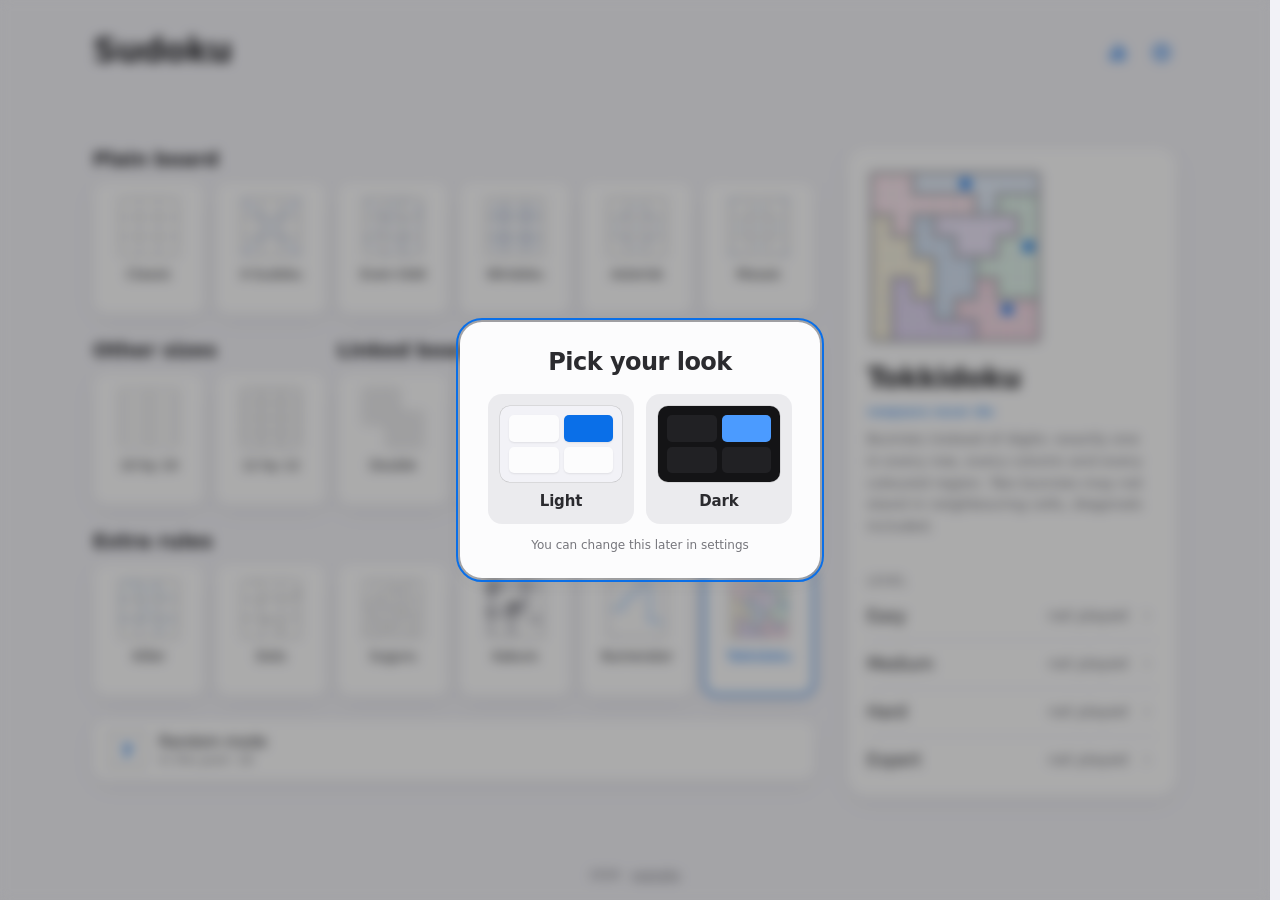
==== index.html @ 981149a4 "rebuild the look in the Apple system style" ====
<!DOCTYPE html>
<html lang="ru" data-theme="light">
<head>
<meta charset="UTF-8">
<meta name="viewport" content="width=device-width, initial-scale=1.0, viewport-fit=cover">
<meta name="theme-color" content="#f2f2f7" id="metaTheme">
<title>Sudoku</title>
<meta name="description" content="Sudoku in the browser: eighteen modes, four levels, pencil marks and statistics. No accounts, no ads, works offline.">
<meta property="og:type" content="website">
<meta property="og:title" content="Sudoku">
<meta property="og:description" content="Sudoku in the browser: eighteen modes, four levels, pencil marks and statistics. No accounts, no ads, works offline.">
<meta property="og:url" content="https://yoonzky.github.io/sudoku/">
<meta property="og:image" content="https://yoonzky.github.io/sudoku/icons/icon-512.png">
<meta name="twitter:card" content="summary">
<link rel="apple-touch-icon" href="icons/icon-180.png">
<link rel="icon" href="icons/icon.svg" type="image/svg+xml">
<link rel="stylesheet" href="css/base.css">
<link rel="stylesheet" href="css/home.css">
<link rel="stylesheet" href="css/game.css">
<link rel="stylesheet" href="css/modals.css">
<link rel="stylesheet" href="css/mobile.css">
<script>
/* the theme is set before the first paint; the colour comes from css, not
   from a copy kept here */
(function(){
  try{
    var s=JSON.parse(localStorage.getItem('sudoku-ses')||'null');
    var t=s&&s.settings&&s.settings.theme;
    if(t!=='light'&&t!=='dark') return;
    document.documentElement.setAttribute('data-theme',t);
    var bg=getComputedStyle(document.documentElement).getPropertyValue('--bg').trim();
    var m=document.getElementById('metaTheme');
    if(m&&bg) m.setAttribute('content',bg);
  }catch(e){}
})();
</script>
</head>
<body>
<header>
  <button class="iconbtn" id="backBtn">
    <svg viewBox="0 0 24 24"><path d="M15 4.5 7.5 12l7.5 7.5"/></svg><span class="back-lbl">Sudoku</span>
  </button>
  <h1>Sudoku</h1>
  <button class="iconbtn in-game-only" id="rulesBtn">
    <svg viewBox="0 0 24 24"><circle cx="12" cy="12" r="9"/><path d="M12 11v5.5M12 7.6v.9"/></svg>
  </button>
  <button class="iconbtn" id="statsBtn">
    <svg viewBox="0 0 24 24"><rect x="4" y="12.5" width="4" height="7.5" rx="1.2"/><rect x="10" y="4" width="4" height="16" rx="1.2"/><rect x="16" y="8.5" width="4" height="11.5" rx="1.2"/></svg>
  </button>
  <button class="iconbtn" id="setBtn">
    <svg viewBox="0 0 24 24" style="stroke-linejoin:round; stroke-linecap:round"><circle cx="12" cy="12" r="3"/><path d="M12.22 2h-.44a2 2 0 0 0-2 2v.18a2 2 0 0 1-1 1.73l-.43.25a2 2 0 0 1-2 0l-.15-.08a2 2 0 0 0-2.73.73l-.22.38a2 2 0 0 0 .73 2.73l.15.1a2 2 0 0 1 1 1.72v.51a2 2 0 0 1-1 1.74l-.15.09a2 2 0 0 0-.73 2.73l.22.38a2 2 0 0 0 2.73.73l.15-.08a2 2 0 0 1 2 0l.43.25a2 2 0 0 1 1 1.73V20a2 2 0 0 0 2 2h.44a2 2 0 0 0 2-2v-.18a2 2 0 0 1 1-1.73l.43-.25a2 2 0 0 1 2 0l.15.08a2 2 0 0 0 2.73-.73l.22-.39a2 2 0 0 0-.73-2.73l-.15-.08a2 2 0 0 1-1-1.74v-.5a2 2 0 0 1 1-1.74l.15-.09a2 2 0 0 0 .73-2.73l-.22-.38a2 2 0 0 0-2.73-.73l-.15.08a2 2 0 0 1-2 0l-.43-.25a2 2 0 0 1-1-1.73V4a2 2 0 0 0-2-2Z"/></svg>
  </button>
</header>
<main>

  <section id="home">
    <div class="home-main">
      <div class="modes-col">
        <h2 class="hcap" data-i18n="modesT"></h2>
        <div id="modeList"></div>
        <div id="continueCard" style="display:none">
          <div class="hsec-head">
            <h2 class="hcap" data-i18n="continue"></h2>
            <button class="linkbtn" id="contPick" data-i18n="pickMany"></button>
            <div class="cont-bar hidden" id="contBar">
              <span id="contCount"></span>
              <button class="linkbtn" id="contAll" data-i18n="pickAll"></button>
              <button class="linkbtn" id="contNone" data-i18n="pickNone"></button>
              <button class="linkbtn danger" id="contDel" data-i18n="delSel"></button>
              <button class="linkbtn quiet" id="contCancel" data-i18n="pickCancel"></button>
            </div>
          </div>
          <div id="contList"></div>
        </div>
      </div>
      <aside class="mp" id="modePanel">
        <button class="sheet-grab" id="sheetGrab" data-i18n-label="sheetClose" aria-label="Свернуть панель"><i></i></button>
        <div class="mp-head">
          <div class="mp-prev" id="mpPrev"></div>
          <h3 id="mpName"></h3>
        </div>
        <p class="mode-tag" id="mpTag"></p>
        <h4 class="mp-rulecap" data-i18n="rulesT"></h4>
        <div class="mp-body">
          <p id="mpRules"></p>
          <div class="mp-pool hidden" id="mpPool">
            <span id="poolCount"></span>
            <button id="poolOpen" data-i18n="poolBtn"></button>
          </div>
        </div>
        <h4 data-i18n="lvlT"></h4>
        <div class="diff-grid" id="diffGrid"></div>
      </aside>
    </div>
    <div class="home-foot">
      <p class="tot">
        <b id="tot-won">0</b><span data-i18n="solvedL"></span>
        <b id="tot-perfect">0</b><span data-i18n="cleanL"></span>
        <b id="tot-time">—</b><span data-i18n="playtimeL"></span>
      </p>
    </div>
  </section>

  <section id="game" class="hidden">
    <div class="topbar">
      <span class="t-item"><b id="gMode"></b><em id="gDiff"></em></span>
      <span class="t-item" id="gMistWrap"><span data-i18n="errorsL"></span>: <b id="gMist" aria-live="polite">0</b></span>
      <span class="t-item"><b id="gTimer">0:00</b></span>
      <button class="tbtn hidden" id="zoomBtn">
        <svg viewBox="0 0 24 24"><circle cx="11" cy="11" r="6.5"/><path d="M16 16l4.5 4.5"/></svg>
      </button>
      <button class="tbtn" id="restartBtnTop"><svg viewBox="0 0 24 24"><path d="M19.4 12a7.4 7.4 0 1 1-2.2-5.2" stroke-linecap="round"/><path d="M18.9 3.4v3.9H15" stroke-linecap="round" stroke-linejoin="round"/></svg><span class="tbtn-lbl" data-i18n="restart"></span>
      </button>
      <button class="tbtn" id="pauseBtn">
        <svg viewBox="0 0 24 24"><rect x="7.4" y="5.4" width="3.6" height="13.2" rx="1.8" fill="currentColor" stroke="none"/><rect x="13" y="5.4" width="3.6" height="13.2" rx="1.8" fill="currentColor" stroke="none"/></svg><span class="tbtn-lbl" data-i18n="pauseT"></span>
      </button>
    </div>
    <p class="mode-tag hidden" id="gameTag"></p>
    <p id="pickHint" class="hidden" data-i18n="pickHint"></p>
    <div class="board-wrap">
      <div class="board-pan" id="boardPan"><div id="board"></div></div>
      <div id="pauseOverlay" class="hidden">
        <p data-i18n="pausedT"></p>
        <small data-i18n="pauseTap"></small>
      </div>
      <div id="picker" class="hidden"></div>
      <div id="miniMap" class="hidden" role="button" data-i18n-label="miniMap"></div>
    </div>
    <div class="controls">
      <div class="ctl-row" id="ctlModes">
        <button class="ctl" id="digitBtn"><svg viewBox="0 0 24 24"><path d="M9.6 8.4 13 5.9v12.2" stroke-width="1.9" stroke-linecap="round" stroke-linejoin="round"/><path d="M9.9 18.1h6.2" stroke-width="1.9" stroke-linecap="round"/></svg><span data-i18n="digitMode"></span></button>
        <button class="ctl" id="notesBtn"><svg viewBox="0 0 24 24"><circle cx="6.6" cy="6.6" r="2" fill="currentColor" stroke="none"/><circle cx="17.4" cy="6.6" r="2" fill="currentColor" stroke="none"/><circle cx="6.6" cy="17.4" r="2" fill="currentColor" stroke="none"/><circle cx="17.4" cy="17.4" r="2" fill="currentColor" stroke="none"/></svg><span data-i18n="notes"></span></button>
        <button class="ctl" id="midBtn"><svg viewBox="0 0 24 24"><circle cx="6.4" cy="12" r="2" fill="currentColor" stroke="none"/><circle cx="12" cy="12" r="2" fill="currentColor" stroke="none"/><circle cx="17.6" cy="12" r="2" fill="currentColor" stroke="none"/></svg><span data-i18n="mid"></span></button>
      </div>
      <div class="ctl-row" id="ctlActs">
        <button class="ctl" id="undoBtn"><svg viewBox="0 0 24 24"><path d="M4 9h11a5 5 0 0 1 0 10h-4"/><path d="M8 5 4 9l4 4"/></svg><span data-i18n="undo"></span></button>
        <button class="ctl" id="redoBtn"><svg viewBox="0 0 24 24"><path d="M20 9H9a5 5 0 0 0 0 10h4"/><path d="m16 5 4 4-4 4"/></svg><span data-i18n="redo"></span></button>
        <button class="ctl" id="eraseBtn"><svg viewBox="0 0 24 24"><path d="M9 20 3 14 13 4l6 6-10 10Z"/><path d="M21 20H9"/><path d="m7 10 6 6"/></svg><span data-i18n="erase"></span></button>
        <button class="ctl" id="autoNotesBtn"><svg viewBox="0 0 24 24"><path d="M4.5 19.5 15 9"/><path d="m13 7 4 4"/><path d="M18.5 3v3M17 4.5h3M20 9.5v2M19 10.5h2M9.5 3.5v2M8.5 4.5h2"/></svg><span data-i18n="auto"></span></button>
        <button class="ctl" id="hintBtn"><svg viewBox="0 0 24 24"><path d="M9 19h6M10 22h4"/><path d="M12 3a6 6 0 0 1 4 10.5V16H8v-2.5A6 6 0 0 1 12 3Z"/></svg><span data-i18n="hint"></span></button>
      </div>
    </div>
    <div class="numpad" id="numpad"></div>
    <section id="winPanel" class="hidden">
      <div class="win-lead" data-i18n="winT"></div>
      <div class="win-head">
        <b class="win-big" id="winTime"></b>
        <div class="win-meta">
          <span class="record hidden" id="winRecord" data-i18n="newRecord"></span>
          <span class="win-sub" id="winSub"></span>
        </div>
      </div>
      <div class="win-foot">
        <div class="win-grid">
          <div id="winBestCell"><b id="winBest"></b><span id="winBestLbl" data-i18n="recordL"></span></div>
          <div id="winMistCell"><b id="winMist"></b><span data-i18n="mistakesL"></span></div>
          <div><b id="winHints"></b><span data-i18n="hintsL"></span></div>
        </div>
        <div class="win-act">
          <button class="btn ghost" id="winHome" data-i18n="menuBtn"></button>
          <button class="btn" id="winAgain" data-i18n="again"></button>
        </div>
      </div>
    </section>
  </section>

  <div id="sheetBg"></div>
</main>

<div class="modal-bg hidden" id="loseModal">
  <div class="modal" style="text-align:center">
    <h2 data-i18n="loseT"></h2>
    <p style="color:var(--muted); font-size:13px; font-weight:500; margin:6px 0 0" data-i18n="loseText"></p>
    <div class="row" style="justify-content:center">
      <button class="btn ghost" id="loseContinue" data-i18n="contNoLimit"></button>
      <button class="btn" id="loseNew" data-i18n="newGame"></button>
    </div>
  </div>
</div>

<div class="modal-bg hidden" id="rulesModal">
  <div class="modal" style="max-width:520px">
    <h2 data-i18n="rulesT"></h2>
    <div class="rules-body">
      <div class="rules-prev" id="rulesPrev"></div>
      <div>
        <h3 id="rulesName" style="margin-top:0"></h3>
        <p class="mode-tag hidden" id="rulesTag"></p>
        <p id="rulesText"></p>
      </div>
    </div>
    <div class="row"><button class="btn" id="rulesClose" data-i18n="close"></button></div>
  </div>
</div>

<div class="modal-bg hidden" id="poolModal">
  <div class="modal">
    <h2 data-i18n="poolT"></h2>
    <div class="pool-grid" id="poolGrid"></div>
    <p class="pool-note" data-i18n="r_random"></p>
    <div class="row" style="justify-content:space-between">
      <span class="pool-acts">
        <button class="linkbtn" id="poolAll" data-i18n="poolAll"></button>
        <button class="linkbtn" id="poolNone" data-i18n="poolNone"></button>
      </span>
      <button class="btn" id="poolClose" data-i18n="done"></button>
    </div>
  </div>
</div>

<div class="modal-bg hidden" id="welcomeModal">
  <div class="modal" style="max-width:360px; text-align:center">
    <h2 data-i18n="welT"></h2>
    <div class="wel-grid">
      <button class="wel-card" id="welLight">
        <span class="wel-prev wp-light"><i></i><i class="a"></i><i></i><i></i></span>
        <b data-i18n="welLight"></b>
      </button>
      <button class="wel-card" id="welDark">
        <span class="wel-prev wp-dark"><i></i><i class="a"></i><i></i><i></i></span>
        <b data-i18n="welDark"></b>
      </button>
    </div>
    <p style="font-size:12px; color:var(--muted); margin:0" data-i18n="welNote"></p>
  </div>
</div>

<div class="modal-bg hidden" id="checkModal">
  <div class="modal" style="max-width:400px; text-align:center">
    <h2 data-i18n="checkT"></h2>
    <div class="wel-grid">
      <button class="wel-card" id="checkOn">
        <b data-i18n="checkOnT"></b>
        <span data-i18n="checkOnD"></span>
      </button>
      <button class="wel-card" id="checkOff">
        <b data-i18n="checkOffT"></b>
        <span data-i18n="checkOffD"></span>
      </button>
    </div>
    <p style="font-size:12px; color:var(--muted); margin:0" data-i18n="checkNote"></p>
  </div>
</div>

<div class="modal-bg hidden" id="confirmModal">
  <div class="modal" style="max-width:340px">
    <p id="confirmText" style="margin:4px 0 20px; font-size:14px; line-height:1.55"></p>
    <div class="row" style="justify-content:flex-end; gap:10px">
      <button class="btn ghost" id="confirmNo"></button>
      <button class="btn danger" id="confirmYes"></button>
    </div>
  </div>
</div>

<div class="modal-bg hidden" id="statsModal">
  <div class="modal">
    <h2 data-i18n="stats"></h2>
    <table id="statsTable"></table>
    <table id="statsModes" class="t-modes"></table>
    <p class="note-line" data-i18n="cleanNote"></p>
    <div class="hist" id="histList"></div>
    <div class="row" style="justify-content:space-between">
      <button class="linkbtn quiet" id="resetStats" data-i18n="reset"></button>
      <button class="btn" id="statsClose" data-i18n="close"></button>
    </div>
  </div>
</div>

<div class="modal-bg hidden" id="setModal">
  <div class="modal">
    <h2 data-i18n="settings"></h2>
    <div class="set-body">
    <div class="stabs">
      <button data-tab="view" class="on" data-i18n="tabView"></button>
      <button data-tab="game" data-i18n="tabGame"></button>
      <button data-tab="keys" id="tabKeysBtn" data-i18n="tabKeys"></button>
    </div>
    <div class="stab-body">
    <div class="stab" id="tab-view">
      <div class="scols">
      <h3 data-i18n="themeT"></h3>
      <div class="swatches" id="swatches"></div>
      <h3 data-i18n="langT"></h3>
      <div class="langseg" id="langseg">
        <button data-l="en">English</button>
        <button data-l="ru">Русский</button>
      </div>
      </div>
    </div>
    <div class="stab hidden" id="tab-game">
      <div class="scols">
      <section class="sgrp">
        <h3 data-i18n="grpMist"></h3>
        <label class="toggle"><input type="checkbox" id="optInstant">
          <div><b data-i18n="instantT"></b><span data-i18n="instantD"></span></div></label>
        <label class="toggle"><input type="checkbox" id="optLimit">
          <div><b data-i18n="limitT"></b><span data-i18n="limitD"></span></div></label>
      </section>
      <section class="sgrp">
        <h3 data-i18n="grpInput"></h3>
        <label class="toggle only-fine" id="optDblRow"><input type="checkbox" id="optDbl">
          <div><b data-i18n="pickerT"></b><span data-i18n="pickerD"></span></div></label>
        <label class="toggle"><input type="checkbox" id="optDigitFirst">
          <div><b data-i18n="digitFirstT"></b><span data-i18n="digitFirstD"></span></div></label>
      </section>
      <section class="sgrp">
        <h3 data-i18n="grpBoard"></h3>
        <label class="toggle"><input type="checkbox" id="optPeers">
          <div><b data-i18n="peersT"></b><span data-i18n="peersD"></span></div></label>
        <label class="toggle"><input type="checkbox" id="optSame">
          <div><b data-i18n="sameT"></b><span data-i18n="sameD"></span></div></label>
        <label class="toggle"><input type="checkbox" id="optCounts">
          <div><b data-i18n="countsT"></b><span data-i18n="countsD"></span></div></label>
      </section>
      <section class="sgrp">
        <h3 data-i18n="grpBtns"></h3>
        <label class="toggle"><input type="checkbox" id="optHintBtn">
          <div><b data-i18n="hintBtnT"></b><span data-i18n="hintBtnD"></span></div></label>
        <label class="toggle"><input type="checkbox" id="optAutoBtn">
          <div><b data-i18n="autoBtnT"></b><span data-i18n="autoBtnD"></span></div></label>
      </section>
      </div>
    </div>
    <div class="stab hidden" id="tab-keys">
      <div class="keys">
        <section class="kgrp">
          <h3 data-i18n="grpKinput"></h3>
          <div class="krow"><span data-i18n="k_digit"></span><span class="kk"><kbd>1</kbd><i class="sep">–</i><kbd>9</kbd></span></div>
          <div class="krow"><span data-i18n="k_big"></span><span class="kk"><kbd>A</kbd><kbd>B</kbd><kbd>C</kbd></span></div>
          <div class="krow"><span data-i18n="k_note"></span><span class="kk"><kbd>Shift</kbd><i class="sep">+</i><kbd>1</kbd><i class="sep">–</i><kbd>9</kbd></span></div>
          <div class="krow"><span data-i18n="k_mid"></span><span class="kk"><kbd class="kmod"></kbd><i class="sep">+</i><kbd>1</kbd><i class="sep">–</i><kbd>9</kbd></span></div>
          <div class="krow"><span data-i18n="k_erase"></span><span class="kk"><kbd>Backspace</kbd><i class="sep" data-i18n="kOr"></i><kbd>0</kbd></span></div>
        </section>
        <section class="kgrp">
          <h3 data-i18n="grpKmode"></h3>
          <div class="krow"><span data-i18n="k_modeDigit"></span><span class="kk"><kbd>Z</kbd></span></div>
          <div class="krow"><span data-i18n="k_modeNote"></span><span class="kk"><kbd>X</kbd></span></div>
          <div class="krow"><span data-i18n="k_modeMid"></span><i class="knote" data-i18n="kNot12"></i><span class="kk"><kbd>C</kbd></span></div>
          <div class="krow"><span data-i18n="k_modeNext"></span><span class="kk"><kbd data-i18n="k_spaceK"></kbd></span></div>
          <div class="krow"><span data-i18n="k_pick"></span><span class="kk gest" data-i18n="k_gest"></span></div>
          <div class="krow"><span data-i18n="k_multi"></span><span class="kk gest" data-i18n="k_multiG"></span></div>
          <div class="krow"><span data-i18n="k_multiAdd"></span><span class="kk"><kbd class="kmod"></kbd><i class="sep">+</i><span class="gest" data-i18n="k_click"></span></span></div>
        </section>
        <section class="kgrp">
          <h3 data-i18n="grpKmove"></h3>
          <div class="krow"><span data-i18n="k_undo"></span><span class="kk"><kbd class="kmod"></kbd><i class="sep">+</i><kbd>Z</kbd></span></div>
          <div class="krow"><span data-i18n="k_redo"></span><span class="kk"><kbd class="kmod"></kbd><i class="sep">+</i><kbd>Y</kbd></span></div>
          <div class="krow" id="krowHint"><span data-i18n="k_hint"></span><i class="kwhen" data-i18n="kNeedsBtn"></i><span class="kk"><kbd>H</kbd></span></div>
          <div class="krow" id="krowAuto"><span data-i18n="k_auto"></span><i class="knote" data-i18n="kNot9"></i><i class="kwhen" data-i18n="kNeedsBtn"></i><span class="kk"><kbd>A</kbd></span></div>
        </section>
        <section class="kgrp">
          <h3 data-i18n="grpKgame"></h3>
          <div class="krow"><span data-i18n="k_nav"></span><span class="kk"><kbd>←</kbd><kbd>↑</kbd><kbd>↓</kbd><kbd>→</kbd></span></div>
          <div class="krow"><span data-i18n="k_rules"></span><span class="kk"><kbd>R</kbd></span></div>
          <div class="krow"><span data-i18n="k_pause"></span><span class="kk"><kbd>P</kbd></span></div>
          <div class="krow"><span data-i18n="k_menu"></span><span class="kk"><kbd>Esc</kbd></span></div>
        </section>
      </div>
    </div>
    </div>
    </div>
    <div class="row"><button class="btn" id="setClose" data-i18n="done"></button></div>
  </div>
</div>

<footer class="site-foot">2026 · <a href="https://github.com/yoonzky/sudoku" target="_blank" rel="noopener">yoonzky</a></footer>

<div id="toast" role="status" aria-live="polite"></div>
<div id="genOverlay" class="hidden"></div>

<script src="js/engine/core.js"></script>
<script src="js/engine/grade.js"></script>
<script src="js/engine/modes.js"></script>
<script src="js/engine/numerator.js"></script>
<script src="js/engine/kakuro.js"></script>
<script src="js/engine/tokki.js"></script>
<script src="js/app/i18n.js"></script>
<script src="js/app/store.js"></script>
<script src="js/app/ui.js"></script>
<script src="js/app/preview.js"></script>
<script src="js/app/board.js"></script>
<script src="js/app/game.js"></script>
<script src="js/app/home.js"></script>
<script src="js/app/main.js"></script>
</body>
</html>
---- css/base.css ----
/* system faces: SF on Apple devices, Segoe UI on Windows */
:root{
  --f-disp:-apple-system,BlinkMacSystemFont,'SF Pro Display','Segoe UI Variable Display','Segoe UI',system-ui,sans-serif;
  --f-body:-apple-system,BlinkMacSystemFont,'SF Pro Text','Segoe UI Variable Text','Segoe UI',system-ui,sans-serif;
  --f-num:var(--f-disp);
  --r-card:14px; --r-ctl:10px; --board-r:12px;
}
/* every theme colour lives here; no pure white or black */
:root{
  --l-bg:#f2f2f7; --l-panel:#fcfcfd; --l-line:#e2e2e7; --l-text:#2b2b2f; --l-accent:#0a6fe8;
  --d-bg:#141416; --d-panel:#212124; --d-line:#343438; --d-text:#e6e6eb; --d-accent:#4b9bff;
}
:root, html[data-theme="light"]{
  color-scheme:light;
  --bg:var(--l-bg); --panel:var(--l-panel); --panel2:#fefefe; --line:var(--l-line); --line-strong:var(--l-text);
  --text:var(--l-text); --muted:#76767c; --accent:var(--l-accent); --accent-text:#fcfcfd; --accent-soft:rgba(10,111,232,.10);
  /* digit, corner marks, centre marks */
  --accent2:#16879b; --accent2-soft:rgba(22,135,155,.11);
  --accent3:#5b57d1; --accent3-soft:rgba(91,87,209,.10);
  --error:#d93d42; --note:#5f5f66; --given:var(--l-text); --user:var(--l-accent);
  --cell-hl:#ececf1; --cell-same:rgba(10,111,232,.10); --note-sel:#2b2b2f;
  --seg-bg:rgba(118,118,128,.12); --seg-pill:#fefefe; --seg-shadow:0 3px 8px rgba(0,0,0,.10), 0 0 0 .5px rgba(0,0,0,.04);
  --fill-hover:#f7f7f9; --tray:#d5d6dc; --chevron:#c4c4c9;
  --shadow:0 1px 2px rgba(0,0,0,.04), 0 6px 24px rgba(0,0,0,.05); --shadow-up:0 -8px 30px rgba(0,0,0,.08);
  /* solid: a tinted cell must not show through the rules */
  --rule:#9c9ca3; --rule-thin:#e6e6eb; --frame:transparent;
  --halo:none; --glow-edge:rgba(10,111,232,.28);
  --pop:#fdfdfe; --pop-shadow:0 12px 40px rgba(0,0,0,.14), 0 0 0 .5px rgba(0,0,0,.06);
  --key-bg:#fdfdfe; --key-line:rgba(0,0,0,.16);
  --kk:#d8d8de; --kk-dark:#8e8e94;
  --zone-fill:#e9eef8; --even-fill:#e2e8f5; --zone-edge:rgba(10,111,232,.3);
  --blend:normal;
  --tint-hl:rgba(60,60,67,.045); --tint-same:rgba(10,111,232,.10); --tint-sel:rgba(10,111,232,.18);
  --tint-sel2:rgba(22,135,155,.18); --tint-sel3:rgba(91,87,209,.16); --tint-err:rgba(217,61,66,.14);
  --cage:rgba(60,60,67,.55); --cage-num:#4a4a50;
  --dot-w-bg:#fefefe; --dot-w-line:#2b2b2f; --dot-b-bg:#2b2b2f; --dot-b-line:#2b2b2f;
  /* tokkidoku regions */
  --z1:#e4eefb; --z2:#fbe6ee; --z3:#ece5fa; --z4:#dff2e9; --z5:#f5efdc;
  --z6:#d3e2f4; --z7:#f4d8e4; --z8:#ded3f0; --z9:#cfe9dc; --z10:#ece4cc;
  --face:var(--l-accent); --mark:#b4b4ba;
  /* solid: alpha stacks where preview lines cross */
  --prev-rule:#a7a7ad; --prev-zone:#b9c7e6; --prev-cage:#5c5c62;
  --face-nz:#3d5fd6; --face-mj:#2f74bd; --face-hn:#c2467f;
  --face-hr:#2f8a5a; --face-hi:#7b4bc4; --face-dn:#b8860b;
  --board-light:none; --tick:transparent;
}
html[data-theme="dark"]{
  color-scheme:dark;
  --bg:var(--d-bg); --panel:var(--d-panel); --panel2:#2a2a2d; --line:var(--d-line); --line-strong:var(--d-text);
  --text:var(--d-text); --muted:#94949b; --accent:var(--d-accent); --accent-text:#141416; --accent-soft:rgba(75,155,255,.16);
  --accent2:#55c3d6; --accent2-soft:rgba(85,195,214,.15);
  --accent3:#8c88ff; --accent3-soft:rgba(140,136,255,.16);
  --error:#ff6b6b; --note:#a6a6ad; --given:var(--d-text); --user:#62a8ff;
  --cell-hl:#29292c; --cell-same:rgba(75,155,255,.16); --note-sel:#f0f0f4;
  --seg-bg:rgba(118,118,128,.24); --seg-pill:#5a5a5f; --seg-shadow:0 3px 8px rgba(0,0,0,.25);
  --fill-hover:#2a2a2d; --tray:#1c1c1e; --chevron:#5a5a5f;
  --shadow:0 1px 2px rgba(0,0,0,.3), 0 8px 28px rgba(0,0,0,.28); --shadow-up:0 -8px 30px rgba(0,0,0,.4);
  --rule:#6d6d73; --rule-thin:#303034; --frame:transparent;
  --halo:none; --glow-edge:rgba(75,155,255,.3);
  --pop:#2c2c2f; --pop-shadow:0 12px 40px rgba(0,0,0,.5), 0 0 0 .5px rgba(255,255,255,.06);
  --key-bg:#3a3a3e; --key-line:rgba(0,0,0,.45);
  --kk:#3a3a3e; --kk-dark:#111113;
  --zone-fill:#25303f; --even-fill:#2a3648; --zone-edge:rgba(75,155,255,.35);
  --blend:normal;
  --tint-hl:rgba(235,235,245,.04); --tint-same:rgba(75,155,255,.15); --tint-sel:rgba(75,155,255,.28);
  --tint-sel2:rgba(85,195,214,.24); --tint-sel3:rgba(140,136,255,.24); --tint-err:rgba(255,107,107,.2);
  --cage:rgba(235,235,245,.5); --cage-num:#c8c8ce;
  --dot-w-bg:#e6e6eb; --dot-w-line:#141416; --dot-b-bg:#141416; --dot-b-line:#c8c8ce;
  --z1:#21334b; --z2:#402b3b; --z3:#322f48; --z4:#1c3634; --z5:#353127;
  --z6:#1d293d; --z7:#322432; --z8:#29273a; --z9:#192c2d; --z10:#2b2823;
  --face:#62a8ff; --mark:#55555b;
  --prev-rule:#66666c; --prev-zone:#3a4a66; --prev-cage:#a6a6ad;
  --face-nz:#7d9cff; --face-mj:#7cb8ef; --face-hn:#f292b6;
  --face-hr:#6fd0a0; --face-hi:#b79bf2; --face-dn:#ddb659;
  --board-light:none; --tick:transparent;
}
:root{--page:940px}
@media (min-width:1180px){ :root{--page:1120px} }
*{box-sizing:border-box; -webkit-tap-highlight-color:transparent}
html{height:100%; touch-action:manipulation}
/* no double-tap zoom, two fingers still pinch */
body{min-height:100%; touch-action:manipulation}
html{scrollbar-width:thin; scrollbar-color:var(--line) transparent; scrollbar-gutter:stable}
::-webkit-scrollbar{width:10px; height:10px}
::-webkit-scrollbar-track{background:transparent}
::-webkit-scrollbar-thumb{background:var(--line); border:3px solid transparent;
  background-clip:content-box; border-radius:8px}
::-webkit-scrollbar-thumb:hover{background:var(--muted); border:3px solid transparent; background-clip:content-box}
body{margin:0; background:var(--bg); color:var(--text);
  font-variant-numeric:tabular-nums;
  font-family:var(--f-body);
  -webkit-font-smoothing:antialiased; text-rendering:optimizeLegibility;
  min-height:100vh; display:flex; flex-direction:column; align-items:center;
  transition:background .25s,color .25s}
body.in-game main{max-width:100%; display:flex; flex-direction:column; justify-content:safe center}
button{font-family:inherit; color:inherit}
:focus-visible{outline:2px solid var(--accent); outline-offset:2px; border-radius:6px}
/* a large title on the left, as in the apps */
header{width:100%; max-width:var(--page); display:flex; flex-direction:column; align-items:flex-start; gap:0; padding:30px 18px 18px; position:relative}
header h1{font-family:var(--f-disp); font-size:34px; font-weight:700; letter-spacing:-.022em; line-height:1.2; margin:0}
header .iconbtn{position:absolute; top:34px}
#backBtn{display:none}
/* in a game the back button carries the title, as a back button does on iOS */
.back-lbl{display:none}
body.in-game #backBtn{display:flex; width:auto; height:36px; margin-left:-10px; padding:0 10px 0 4px; gap:1px; border-radius:18px}
body.in-game .back-lbl{display:inline; font-size:17px; font-weight:400; letter-spacing:-.015em}
body.in-game header h1{position:absolute; width:1px; height:1px; overflow:hidden; clip:rect(0 0 0 0)}
body.in-game #rulesBtn{margin-left:auto}
header #statsBtn{right:60px}
header #setBtn{right:16px}
.iconbtn{background:transparent; border:0; border-radius:50%; cursor:pointer;
  color:var(--accent); width:36px; height:36px; display:flex; align-items:center; justify-content:center; padding:0;
  transition:background .15s}
.iconbtn:hover{background:var(--seg-bg)}
.iconbtn svg{width:21px; height:21px; stroke:currentColor; fill:none; stroke-width:1.6; stroke-linecap:round; stroke-linejoin:round}
main{width:100%; max-width:var(--page); padding:6px 18px 26px; flex:1}
/* auto margins in a flex column shrink the box, and a size container has no content width: set it outright */
#game{container-type:inline-size; width:100%; max-width:min(560px,100%); margin:0 auto}
/* a tablet held upright has room for a bigger board */
@media (min-width:701px) and (orientation:portrait) and (min-height:900px){ #game{max-width:min(700px,100%)} }
body.in-game header{flex-direction:row; align-items:center; gap:2px; padding:12px 18px 4px; max-width:calc(var(--board-px,560px) + 36px)}
body.rail.in-game header{max-width:calc(var(--board-px,560px) + 294px)}
body.in-game header .iconbtn{position:static}
.site-foot{width:100%; max-width:var(--page); text-align:center; padding:6px 18px 18px; font-size:12px; color:var(--muted)}
.site-foot a{color:var(--muted)}
.site-foot a:hover{color:var(--text)}
body.in-game .site-foot{display:none}

header, main, .site-foot{position:relative; z-index:1}
.wel-grid{display:flex; gap:12px; margin:18px 0 14px}
.wel-card{flex:1; background:var(--seg-bg); border:0; border-radius:var(--r-card); padding:12px 12px 14px;
  cursor:pointer; font:inherit; color:inherit; display:flex; flex-direction:column; gap:10px; align-items:center;
  transition:background .15s, box-shadow .15s}
.wel-card:hover{background:var(--accent-soft)}
.wel-card:active{background:var(--accent-soft); box-shadow:inset 0 0 0 2px var(--accent)}
.wel-card b{font-size:15px; font-weight:600; letter-spacing:-.01em; color:var(--text)}
.wel-card span{font-size:13px; font-weight:400; line-height:1.4; color:var(--muted)}
#checkModal .wel-card{gap:6px; padding:16px 14px 17px}
.wel-prev{width:100%; aspect-ratio:16/10; border-radius:10px; display:grid; grid-template-columns:1fr 1fr;
  grid-template-rows:1fr 1fr; gap:5px; padding:9px; box-shadow:0 0 0 .5px rgba(127,127,127,.35)}
.wel-prev i{display:block; border-radius:5px}
.wp-light{background:var(--l-bg)}
.wp-light i{background:var(--l-panel); box-shadow:0 1px 2px rgba(0,0,0,.08)}
.wp-light i.a{background:var(--l-accent)}
.wp-dark{background:var(--d-bg)}
.wp-dark i{background:var(--d-panel)}
.wp-dark i.a{background:var(--d-accent)}
.hidden{display:none !important}
@media(min-height:640px){body.in-game{overflow:hidden}}

@media (max-width:700px){
  html{-webkit-text-size-adjust:100%}
  body{-webkit-touch-callout:none; touch-action:manipulation;
    padding-left:env(safe-area-inset-left); padding-right:env(safe-area-inset-right)}
  button{touch-action:manipulation}
  header{padding:calc(14px + env(safe-area-inset-top)) 16px 20px}
  header h1{font-size:32px}
  header .iconbtn{top:calc(16px + env(safe-area-inset-top)); width:40px; height:40px}
  header #statsBtn{right:56px}
  header #setBtn{right:12px}
  @supports (height:100dvh){ body{min-height:100dvh} }

  main{padding:4px 16px calc(14px + env(safe-area-inset-bottom))}

  body.in-game main{padding:4px 4px calc(6px + env(safe-area-inset-bottom)); flex:0 1 auto}
  body.in-game #game{width:100%}

  body.in-game{justify-content:flex-start}
  body.in-game header{padding:calc(6px + env(safe-area-inset-top)) 12px 2px}

  #game{max-width:100%}

  .board-wrap{margin:0 auto}
}

@media (max-width:700px) and (max-height:560px){
  body.in-game{justify-content:flex-start; overflow:auto}
}

/* a banner at the top, as on iOS: the keys below stay free */
#toast{position:fixed; top:calc(14px + env(safe-area-inset-top)); left:50%; transform:translateX(-50%) translateY(-16px); opacity:0;
  background:var(--pop); color:var(--text); width:max-content; max-width:calc(100vw - 32px); text-align:center;
  padding:11px 20px; border-radius:999px; font-size:14px; font-weight:500; z-index:50;
  transition:opacity .25s, transform .3s cubic-bezier(.2,.7,.3,1); pointer-events:none; box-shadow:var(--pop-shadow)}
#toast.show{opacity:1; transform:translateX(-50%) translateY(0)}
#genOverlay{position:fixed; inset:0; background:var(--bg); opacity:.94; z-index:30;
  display:flex; flex-direction:column; align-items:center; justify-content:center; gap:10px;
  color:var(--muted); font-size:15px; font-weight:500; cursor:pointer}
#genOverlay b{font-weight:600; color:var(--text)}
#genOverlay small{font-size:13px; font-weight:400}
.gen-bar{width:min(240px,60vw); height:4px; background:var(--seg-bg); border-radius:2px; overflow:hidden}
.gen-bar i{display:block; height:100%; width:0; background:var(--accent); border-radius:2px; transition:width .25s linear}
@media (prefers-reduced-motion: reduce){
  *{animation:none !important; transition:none !important}
}

.in-game-only{display:none}
body.in-game .in-game-only{display:flex}
#rulesBtn{position:static}
---- css/home.css ----
#home{display:flex; flex-direction:column; gap:18px; width:100%; max-width:1120px; margin:0 auto; flex:none; min-height:0}

body:not(.in-game) main{display:flex; flex-direction:column; justify-content:safe center;
  padding-bottom:14px; min-height:0}
/* section titles as in the apps: weight, not caps */
.hcap{font-family:var(--f-disp); font-size:20px; font-weight:600; letter-spacing:-.015em; line-height:1.25;
  color:var(--text); margin:0 0 10px}
.mcard b, .rnd-card b, .cont-card b, .mp h3, .diff-btn span, .mp p, .mode-tag{font-variant-numeric:proportional-nums}

.home-main{flex:none; min-height:0; display:grid; grid-template-columns:minmax(0,1fr) 330px; gap:0 32px}
@media (max-width:900px){ .home-main{grid-template-columns:1fr; gap:24px} }
.modes-col{display:flex; flex-direction:column; min-height:0}
#continueCard{order:-1; margin:0 0 26px}
/* group captions name the tiles, the column caption would repeat them */
.modes-col > .hcap{display:none}

/* four groups on one six-column grid: sizes and linked boards share the middle row */
.mgroups{display:grid; grid-template-columns:repeat(6,1fr); gap:24px 10px}
.mgroup{grid-column:span var(--n); min-width:0}
.mode-grid{display:grid; grid-template-columns:repeat(var(--n),1fr); gap:10px}
@media (max-width:1000px){
  .mgroups{grid-template-columns:1fr}
  .mgroup{grid-column:auto}
  .mode-grid{grid-template-columns:repeat(5,1fr)}
}
@media (max-width:820px){ .mode-grid{grid-template-columns:repeat(4,1fr)} }
.mcard{display:flex; flex-direction:column; align-items:center; gap:8px; padding:13px 6px 11px;
  background:var(--panel); border:0; border-radius:var(--r-card); box-shadow:var(--shadow); cursor:pointer;
  color:var(--text); font-family:inherit; transition:box-shadow .16s, color .16s, background .16s}
.mcard b{font-size:13px; font-weight:500; letter-spacing:-.01em; text-align:center; line-height:1.2}
.mcard small{font-size:11.5px; color:var(--muted); min-height:14px; margin-top:-3px}
.mcard-prev{display:flex; align-items:center; justify-content:center; width:100%; height:52px}
.mcard-prev svg{display:block; height:100%; width:auto; max-width:100%}
.mcard:hover{background:var(--panel2)}
.mcard.on{color:var(--accent); box-shadow:var(--shadow), inset 0 0 0 2px var(--accent)}

.rnd-card{display:flex; align-items:center; gap:14px; width:100%; margin-top:24px;
  background:var(--panel); border:0; border-radius:var(--r-card); box-shadow:var(--shadow);
  padding:12px 16px; cursor:pointer; color:var(--text); font-family:inherit; text-align:left;
  transition:box-shadow .16s, color .16s, background .16s}
.rnd-prev{flex:none; width:36px; height:36px; display:flex; align-items:center; justify-content:center}
.rnd-prev svg{display:block; width:36px; height:36px}
.rnd-txt{display:flex; flex-direction:column; gap:1px; min-width:0}
.rnd-card b{font-size:15px; font-weight:500; letter-spacing:-.01em}
.rnd-card small{font-size:13px; color:var(--muted)}
.rnd-card:hover{background:var(--panel2)}
.rnd-card.on{color:var(--accent); box-shadow:var(--shadow), inset 0 0 0 2px var(--accent)}

/* the picked mode: an inspector card beside the tiles */
.mp{display:flex; flex-direction:column; position:sticky; top:16px; align-self:start;
  background:var(--panel); border-radius:20px; box-shadow:var(--shadow); padding:22px 20px 12px}
.sheet-grab{display:none}
.mp-prev{width:min(176px,20vh); height:min(176px,20vh); max-width:100%; margin:0 0 18px}
.mp-prev svg{display:block; width:100%; height:100%}
.mp h3{font-family:var(--f-disp); font-size:26px; font-weight:700; letter-spacing:-.022em; line-height:1.15; margin:0 0 8px}
.mp{--rule-fs:14px}
.mp p{margin:0; font-size:var(--rule-fs); line-height:1.5; color:var(--muted)}
.mp p.mode-tag, .modal p.mode-tag, #game p.mode-tag{font-family:var(--f-body); font-size:13px; font-weight:500;
  letter-spacing:0; line-height:1.4; color:var(--accent); margin:0 0 8px}
#game p.mode-tag{width:var(--board-px,100%); margin:0 auto 7px}
.mp p.mode-tag{min-height:1.4em}
/* seven lines is the longest rules text; the reserve keeps the column steady */
@media (min-width:901px){ .mp-body{min-height:calc(8.4 * var(--rule-fs))} }
.mp-prev, .mp h3, .mp h4, .diff-grid{flex:none}
.mp-pool{margin:12px 0 0; display:flex; align-items:center; gap:12px; font-size:13px; color:var(--muted)}
.mp-pool button{background:transparent; border:0; padding:2px 0;
  color:var(--accent); font-family:inherit; font-size:13px; font-weight:500; cursor:pointer}
.mp-pool button:hover{opacity:.75}
.mp h4{font-family:var(--f-body); font-size:13px; font-weight:400; letter-spacing:0; text-transform:uppercase;
  color:var(--muted); margin:22px 0 4px; padding-top:0}
.mp .mp-rulecap{display:none}

/* levels: a grouped list with a chevron */
.diff-grid{display:flex; flex-direction:column}
.diff-btn{position:relative; display:flex; align-items:center; gap:10px; width:100%;
  background:transparent; border:0; border-radius:10px;
  padding:13px 4px 13px 0; cursor:pointer; text-align:left; color:var(--text);
  font-family:inherit; transition:background .15s, color .15s}
.diff-btn + .diff-btn::before{content:''; position:absolute; top:0; left:0; right:0; height:.5px; background:var(--line)}
.diff-btn .lvl{display:none}
.diff-btn span{flex:1; font-size:17px; font-weight:400; letter-spacing:-.015em}
.diff-btn em{flex:none; font-style:normal; font-size:15px; color:var(--muted)}
.diff-btn::after{content:''; flex:none; width:7px; height:7px; margin:0 4px 0 2px;
  border-right:2px solid var(--chevron); border-top:2px solid var(--chevron); border-radius:1px; transform:rotate(45deg)}
.diff-btn:hover{color:var(--accent)}
.diff-btn:active{background:var(--cell-hl)}

.home-foot{flex:none; padding-top:6px; margin-top:22px}
.hsec-head{display:flex; align-items:baseline; gap:14px; margin-bottom:10px}
/* the edit link sits at the far end of the section title, as in iOS lists */
#contPick{margin-left:auto}
.hsec-head .hcap{margin:0}
.linkbtn{background:transparent; border:0; padding:2px 0; cursor:pointer; font-family:inherit;
  font-size:15px; color:var(--accent); transition:opacity .15s, color .15s}
.linkbtn:hover{opacity:.75}
.linkbtn.quiet{color:var(--muted)}
.linkbtn.quiet:hover{color:var(--text); opacity:1}
.linkbtn.danger{color:var(--error)}
.cont-bar{display:flex; align-items:baseline; gap:16px; margin-left:auto; font-size:15px; color:var(--muted)}
.cont-bar #contCount{font-weight:500}

#contList{display:flex; gap:10px; overflow-x:auto; margin:-6px -10px -14px; padding:6px 10px 14px; scrollbar-width:none}
#contList::-webkit-scrollbar{height:0}
.cont-card{position:relative; flex:none; width:172px;
  background:var(--panel); border:0; border-radius:var(--r-card); box-shadow:var(--shadow);
  color:var(--text); transition:box-shadow .16s, color .16s, background .16s}
.cont-open{display:flex; flex-direction:column; gap:3px; width:100%; padding:12px 14px 12px;
  background:transparent; border:0; border-radius:var(--r-card); cursor:pointer; color:inherit;
  font-family:inherit; text-align:left}
.cont-card b{font-size:15px; font-weight:500; letter-spacing:-.01em; padding-right:26px; white-space:nowrap; overflow:hidden; text-overflow:ellipsis}
.cont-card span{font-size:13px; color:var(--muted)}
.cont-meta{display:flex; justify-content:space-between; gap:8px; white-space:nowrap}
.cont-meta > span{min-width:0; overflow:hidden; text-overflow:ellipsis}
.cont-card small{font-size:13px; color:var(--muted); font-variant-numeric:tabular-nums}
.cont-card:hover{background:var(--panel2)}
.cont-card.on{color:var(--accent); box-shadow:var(--shadow), inset 0 0 0 2px var(--accent)}
.cont-x{position:absolute; right:6px; top:6px; width:28px; height:28px; border-radius:50%;
  display:flex; align-items:center; justify-content:center; color:var(--muted); opacity:0;
  background:transparent; border:0; padding:0; cursor:pointer;
  transition:opacity .15s, color .15s, background .15s}
.cont-x:focus-visible{opacity:1}
.cont-x svg{width:12px; height:12px; stroke:currentColor; fill:none; stroke-width:1.8; stroke-linecap:round}
.cont-card:hover .cont-x{opacity:1}
.cont-x:hover{color:var(--error); background:var(--seg-bg)}
/* selection circle, filled with a tick when on */
.cbox{position:absolute; right:10px; top:10px; width:22px; height:22px; border-radius:50%;
  box-shadow:inset 0 0 0 1.5px var(--chevron); transition:background .15s, box-shadow .15s}
.cbox.on{background:var(--accent); box-shadow:none}
.cbox.on::after{content:''; position:absolute; left:8px; top:4.5px; width:5px; height:10px;
  border-right:2px solid var(--accent-text); border-bottom:2px solid var(--accent-text); transform:rotate(45deg)}

.tot{display:flex; flex-wrap:wrap; align-items:baseline; gap:4px 22px; margin:0;
  color:var(--muted); font-size:13px; font-weight:400}
.tot b{font-family:var(--f-num); font-weight:600; font-size:17px; letter-spacing:-.01em; color:var(--text); margin-right:6px}

.pool-grid{display:grid; grid-template-columns:repeat(auto-fill,minmax(190px,1fr)); gap:0 26px}
.pool-item{position:relative; display:flex; align-items:center; gap:12px; padding:11px 0; cursor:pointer; font-size:15px}
.pool-item::after{content:''; position:absolute; left:34px; right:0; bottom:0; height:.5px; background:var(--line)}
.pool-item input{appearance:none; -webkit-appearance:none; width:22px; height:22px; flex:none; margin:0;
  border:0; border-radius:50%; background:transparent; box-shadow:inset 0 0 0 1.5px var(--chevron);
  cursor:pointer; position:relative; transition:background .15s, box-shadow .15s}
.pool-item input:checked{background:var(--accent); box-shadow:none}
.pool-item input:checked::before{content:''; position:absolute; left:8px; top:4.5px; width:5px; height:10px;
  border-right:2px solid var(--accent-text); border-bottom:2px solid var(--accent-text); transform:rotate(45deg)}
.pool-note{margin:14px 0 0; font-size:13px; color:var(--muted)}
.pool-acts{display:flex; align-items:center; gap:18px}

@media (max-height:820px) and (min-width:701px){
  header{padding:18px 18px 6px}
  header .iconbtn{top:22px}
  #home{gap:14px}
  .mgroups{row-gap:18px}
  .hcap{font-size:18px; margin-bottom:8px}
  .mcard-prev{height:42px}
  .mcard{gap:6px; padding:10px 4px 9px}
  .mcard b{font-size:12px}
  .mode-grid{gap:8px}
  .rnd-card{padding:9px 14px; gap:12px; margin-top:18px}
  .rnd-prev, .rnd-prev svg{width:30px; height:30px}
  .mp{padding-top:18px}
  .mp-prev{margin-bottom:12px}
  .mp h3{font-size:22px}
  .mp h4{margin-top:14px}
  .diff-btn{padding:10px 4px 10px 0}
  .home-foot{margin-top:16px}
}

@media (min-width:1180px) and (min-height:830px){
  .mcard{padding:15px 6px 12px; gap:9px}
  .mcard-prev{height:60px}
  .mcard b{font-size:13.5px}
  .mp h3{font-size:28px}
  .mp{--rule-fs:14.5px}
  .diff-btn{padding:14px 4px 14px 0}
}
---- css/game.css ----
.topbar{display:flex; align-items:center; margin:4px auto 12px; width:var(--board-px,100%);
  font-size:13px; color:var(--muted); gap:14px}
.topbar .t-item:last-of-type{margin-left:auto}
.topbar .t-item{font-weight:400}
.topbar .t-item b{font-family:var(--f-num); color:var(--text); font-weight:600; font-variant-numeric:tabular-nums}
.topbar .t-item:first-child b{font-family:var(--f-body); font-variant-numeric:proportional-nums}
.topbar .tbtn{background:none; border:none; color:var(--accent); cursor:pointer; font-size:13px; font-weight:500; padding:9px; margin:-9px -6px -9px 0; min-width:40px; min-height:40px; display:flex; align-items:center; justify-content:flex-end; gap:4px}
.topbar .tbtn:hover{opacity:.75}
#gMist.dots{display:inline-flex; gap:4px; vertical-align:middle; padding-left:2px}
#gMist.dots i{width:7px; height:7px; border-radius:50%; border:1.5px solid var(--chevron);
  display:block; transition:background .18s, border-color .18s}
#gMist.dots i.on{background:var(--error); border-color:var(--error)}
.topbar .tbtn svg{width:18px; height:18px; stroke:currentColor; fill:none; stroke-width:1.6; stroke-linecap:round; stroke-linejoin:round}

.board-wrap{position:relative}
#board{position:relative; container-type:inline-size;
  display:grid; width:100%; --bw:9; --bh:9; --nc:3; --nr:3;
  border:0; border-radius:var(--board-r); overflow:hidden; background:var(--panel);
  user-select:none; touch-action:manipulation; box-shadow:var(--shadow)}
.cell{position:relative; z-index:0; display:flex; align-items:center; justify-content:center; touch-action:manipulation;
  font-variant-numeric:lining-nums tabular-nums; font-feature-settings:'lnum' 1,'tnum' 1;
  font-family:var(--f-num); font-size:calc(58cqw / var(--bw)); line-height:1; font-weight:400; cursor:pointer; background:transparent;
  color:var(--user)}
.cell.given{color:var(--given); font-weight:500}
.cell .v{font-style:normal; display:block; line-height:1}
#board{margin:0 auto}
/* no ring on the grid: the picked cell is the marker */
#board:focus, #board:focus-visible{outline:none}
.cell.hl{--tint:var(--tint-hl)}
.cell.same{--tint:var(--tint-same)}

.cell.msel{--tint:var(--tint-same); box-shadow:inset 0 0 0 1.5px var(--accent)}
.cell.sel{--tint:var(--tint-sel)}
body.mode-note .cell.sel{--tint:var(--tint-sel2)}
body.mode-mid .cell.sel{--tint:var(--tint-sel3)}
.cell.err{color:var(--error); --tint:var(--tint-err); font-weight:700}
.cell.err.sel{--tint:var(--tint-err)}
.cell .notes{position:absolute; inset:1px; display:grid;
  grid-template-columns:repeat(var(--nc),1fr); grid-template-rows:repeat(var(--nr),1fr); pointer-events:none}
.cell .notes span{font-family:var(--f-num); font-size:calc(23cqw / var(--bw)); line-height:1; color:var(--note); opacity:1; display:flex; align-items:center; justify-content:center; font-weight:600}

.cell .notes.split{grid-template-columns:repeat(5,1fr); grid-template-rows:1fr 1.15fr 1fr}
.cell .notes.split span{font-size:calc(19cqw / var(--bw))}
.cell .notes.split span:nth-child(-n+5){grid-row:1}
.cell .notes.split span:nth-child(n+6){grid-row:3}
.cell .notes.split.split12{grid-template-columns:repeat(6,1fr)}
.cell .notes.split.split12 span:nth-child(-n+6){grid-row:1}
.cell .notes.split.split12 span:nth-child(n+7){grid-row:3}
.cell .mid{position:absolute; left:50%; top:50%; transform:translate(-50%,-50%);
  font-family:var(--f-num); font-weight:600; font-size:calc(26cqw / var(--bw)); line-height:1;
  color:var(--note); letter-spacing:.02em; white-space:nowrap; pointer-events:none; font-style:normal}
.cell .mid.tight{font-size:calc(23cqw / var(--bw))}
.cell .mid.stack{display:flex; flex-direction:column; align-items:center; line-height:1.06;
  font-size:calc(23cqw / var(--bw))}
.cell .mid.stack.tight{font-size:calc(19cqw / var(--bw))}
.cell .mid.stack.tiny{font-size:calc(15cqw / var(--bw))}
.cell .mid.stack b{display:block; font-weight:inherit}
.cell .mid.nhl{color:var(--accent); font-weight:700}
.cell.sel .mid{color:var(--note-sel)}
.cell.sel .notes span{color:var(--note-sel)}
.cell .notes span.nhl{color:var(--accent); font-weight:700; opacity:1}
.cell.pop .v{animation:pop .24s cubic-bezier(.22,.8,.3,1)}
@keyframes pop{from{transform:scale(.8); opacity:.25}to{transform:none; opacity:1}}
.cell.wave::after{content:''; position:absolute; inset:0; z-index:-1; pointer-events:none;
  background:var(--accent-soft); mix-blend-mode:var(--blend);
  animation:wave .7s ease-out both}
@keyframes wave{0%,100%{opacity:0}45%{opacity:.9}}

body.won .cell{color:var(--given); transition:color .5s ease}
body.won .controls, body.won .numpad, body.won #pickHint{display:none}
body.win-side .controls, body.win-side .numpad{display:grid; opacity:.4; pointer-events:none}
body.win-side .numpad{display:grid}

body.won .topbar .tbtn{visibility:hidden; pointer-events:none}
body.paused .controls, body.paused .numpad{opacity:.4; pointer-events:none}
.win-lead{font-family:var(--f-body); font-size:15px; font-weight:600; letter-spacing:-.01em;
  color:var(--accent); margin-bottom:4px}
#winPanel{margin:16px auto 0; width:var(--board-px,100%); padding-top:4px;
  animation:winIn .55s cubic-bezier(.2,.7,.3,1) both}
@keyframes winIn{from{opacity:0; transform:translateY(12px)}to{opacity:1; transform:none}}
.win-head{display:flex; align-items:baseline; gap:16px; flex-wrap:wrap}
.win-meta{display:flex; flex-direction:column; gap:1px; flex:1; min-width:0}
.win-foot{display:flex; align-items:center; gap:20px; margin-top:13px}
.win-grid{flex:1; min-width:0}
.win-act{display:flex; gap:10px; flex:none}
@media (max-width:620px){
  .win-foot{flex-direction:column; align-items:stretch; gap:12px}
  .win-act .btn{flex:1}
}

body.won.in-game{overflow:auto}


/* a win pins main, not the body */
@media (max-width:700px){
  body.won.in-game main{justify-content:flex-start; padding-top:var(--won-top,0px)}
}
.glow{position:absolute; inset:0; z-index:-1; pointer-events:none; opacity:0;
  transition:opacity 1.2s ease-out}
.glow svg{position:absolute; inset:0; width:100%; height:100%; overflow:visible}
body.won .glow{opacity:1}
body.won #board{overflow:visible}
#pauseOverlay{position:absolute; top:0; bottom:0; left:50%; transform:translateX(-50%);
  width:var(--board-px,100%); background:var(--panel); border-radius:var(--board-r);
  display:flex; flex-direction:column; align-items:center; justify-content:center; gap:14px; z-index:9}
#pauseOverlay{cursor:pointer; gap:6px}
#pauseOverlay p{color:var(--text); margin:0; font-weight:700; font-family:var(--f-disp);
  font-size:22px; letter-spacing:-.02em}
#pauseOverlay small{color:var(--muted); font-size:15px}

#picker{position:absolute; z-index:8; background:var(--pop); border:0;
  border-radius:16px; padding:8px; display:grid; grid-template-columns:repeat(3,46px); gap:5px;
  box-shadow:var(--pop-shadow); animation:pkIn .16s cubic-bezier(.2,.7,.3,1)}
/* the pad grows out of its cell, placePicker sets the origin */
@keyframes pkIn{from{transform:scale(.92); opacity:0}to{transform:none; opacity:1}}
#picker button{width:100%; aspect-ratio:1; border-radius:9px; border:0;
  box-shadow:none; background:var(--seg-bg); font-family:var(--f-num); font-size:22px; font-weight:400; color:var(--text);
  font-variant-numeric:tabular-nums;
  cursor:pointer; display:flex; align-items:center; justify-content:center;
  transition:border-color .12s, color .12s, background .12s}
#picker button:hover{color:var(--accent)}
#picker button:active{background:var(--accent-soft); transform:scale(.96); transition:none}
#picker button.done{opacity:.25; pointer-events:none}
#picker .pk-x{grid-column:1/-1; width:100%; aspect-ratio:auto; height:34px; color:var(--accent); font-size:13px; font-weight:500; letter-spacing:0; background:transparent}
#picker .pk-x svg{width:16px; height:16px; stroke:currentColor; fill:none; stroke-width:1.6; stroke-linecap:round; stroke-linejoin:round; margin-right:6px}
#picker .pk-mode{grid-column:1/-1; display:flex; gap:4px; margin-bottom:2px}
#picker .pk-mode button{flex:1; aspect-ratio:auto; height:32px; border-radius:8px; border:0; box-shadow:none;
  background:var(--seg-bg); color:var(--muted); width:auto; padding:0}
#picker .pk-mode svg{width:17px; height:17px; stroke:currentColor; fill:none; stroke-width:1.6; stroke-linecap:round; stroke-linejoin:round}
#picker .pk-mode button.on{background:var(--accent-soft); color:var(--accent)}
#picker .pk-mode button.on[data-m="note"]{background:var(--accent2-soft); color:var(--accent2)}
#picker .pk-mode button.on[data-m="mid"]{background:var(--accent3-soft); color:var(--accent3)}
#picker button[data-v]{position:relative}
#picker button[data-v] small{position:absolute; right:5px; bottom:3px; font-size:10px; font-weight:500; color:var(--muted); line-height:1}
#picker.mode-note button[data-v]{color:var(--accent2); background:var(--accent2-soft); box-shadow:none}
#picker.mode-mid button[data-v]{color:var(--accent3); background:var(--accent3-soft); box-shadow:none}
#picker.mode-note button[data-v].done, #picker.mode-mid button[data-v].done{opacity:.22}

#picker .pk-mode button:not(.on):hover{color:var(--accent)}

.controls{display:grid; gap:6px; margin:16px auto 0; width:var(--board-px,100%)}
.ctl-row{display:grid; grid-auto-flow:column; grid-auto-columns:1fr; gap:6px}
.ctl{min-width:0; background:transparent; border:0; border-radius:var(--r-ctl);
  padding:11px 5px 9px; cursor:pointer; color:var(--accent); font-family:inherit;
  font-size:clamp(9px,2.6cqw,12px); font-weight:500; letter-spacing:0;
  display:flex; flex-direction:column; align-items:center; gap:5px;
  transition:color .15s, background .15s}
.ctl span{max-width:100%; overflow:hidden; text-overflow:ellipsis; white-space:nowrap}
.ctl svg{width:20px; height:20px; stroke:currentColor; fill:none; stroke-width:1.6;
  stroke-linecap:round; stroke-linejoin:round}
.ctl:active:not(:disabled), .iconbtn:active, .topbar .tbtn:active{transform:scale(.96)}
.ctl:hover:not(:disabled){background:var(--seg-bg)}
.ctl.on{color:var(--accent); background:var(--accent-soft)}
.ctl.on2{color:var(--accent2); background:var(--accent2-soft)}
.ctl.on3{color:var(--accent3); background:var(--accent3-soft)}
.ctl:disabled{color:var(--muted); opacity:.45; cursor:default}
/* input modes as one segmented control: a pill slides under the picked one */
#ctlModes{position:relative; gap:0; padding:2px; border-radius:9px; background:var(--seg-bg); --seg-n:3; --seg-i:0}
#ctlModes:has(#midBtn.hidden){--seg-n:2}
#ctlModes:has(#notesBtn.on2){--seg-i:1}
#ctlModes:has(#midBtn.on3){--seg-i:2}
#ctlModes::before{content:''; position:absolute; z-index:0; top:2px; bottom:2px; left:2px;
  width:calc((100% - 4px) / var(--seg-n)); border-radius:7px; background:var(--seg-pill); box-shadow:var(--seg-shadow);
  transform:translateX(calc(100% * var(--seg-i))); transition:transform .3s cubic-bezier(.2,.7,.3,1)}
#ctlModes .ctl{position:relative; z-index:1; background:transparent; color:var(--text); border-radius:7px}
#ctlModes .ctl:hover:not(:disabled){background:transparent}
/* keys as on the iOS keyboard: light caps on a grey tray */
.numpad{display:grid; gap:6px; margin:10px auto 0; width:var(--board-px,100%);
  background:var(--tray); border-radius:12px; padding:6px}
.num{position:relative; touch-action:manipulation; background:var(--key-bg);
  border:0; box-shadow:0 1px 0 var(--key-line); border-radius:7px; aspect-ratio:.78; cursor:pointer;
  font-family:var(--f-num); font-size:clamp(18px,4.5vw,26px); font-weight:400; color:var(--text);
  font-variant-numeric:tabular-nums;
  display:flex; align-items:center; justify-content:center;
  transition:color .12s, background .12s}
.num small{position:absolute; right:5px; bottom:4px; font-size:10px; color:var(--muted); font-weight:500; line-height:1}
.num small.two{font-size:8.5px; letter-spacing:-.02em}
.num:hover{background:var(--panel2)}
.num:active{transform:scale(.96); box-shadow:none; background:var(--seg-pill); transition:none}
.num.done{opacity:.22; pointer-events:none}
.num.hl{color:var(--accent); box-shadow:0 1px 0 var(--key-line), inset 0 0 0 2px var(--accent)}

.numpad.mode-note .num{color:var(--accent2)}
.numpad.mode-mid .num{color:var(--accent3)}
.numpad.mode-note .num.done, .numpad.mode-mid .num.done{opacity:.28}
.num.armed{color:var(--accent-text); background:var(--accent); box-shadow:none}
.numpad.mode-note .num.armed{color:var(--accent-text); background:var(--accent2)}
.numpad.mode-mid .num.armed{color:var(--accent-text); background:var(--accent3)}

.cell::before{content:''; position:absolute; inset:0; pointer-events:none; z-index:-1;
  background:var(--tint,transparent); mix-blend-mode:var(--blend); transition:background .12s}

#board.cages .cell{font-size:calc(50cqw / var(--bw))}
body.board-tokki .cell::before{display:none}

.cell.z1{background:var(--z1)} .cell.z2{background:var(--z2)} .cell.z3{background:var(--z3)}
.cell.z4{background:var(--z4)} .cell.z5{background:var(--z5)} .cell.z6{background:var(--z6)}
.cell.z7{background:var(--z7)} .cell.z8{background:var(--z8)} .cell.z9{background:var(--z9)}
.cell.z10{background:var(--z10)}
/* svg is a replaced element: size it outright, not by inset */
.cell .face, .cell .mark{position:absolute; left:50%; top:50%; width:74%; height:74%;
  transform:translate(-50%,-50%); pointer-events:none}
.cell .face{stroke:var(--face); fill:none; stroke-width:1.4; stroke-linecap:round; stroke-linejoin:round}
.cell .face.f-nz{stroke:var(--face-nz)}
.cell .face.f-mj{stroke:var(--face-mj)}
.cell .face.f-hn{stroke:var(--face-hn)}
.cell .face.f-hr{stroke:var(--face-hr)}
.cell .face.f-hi{stroke:var(--face-hi)}
.cell .face.f-dn{stroke:var(--face-dn)}
.cell.err .face{stroke:var(--error)}
.cell .mark{width:34%; height:34%; fill:var(--mark); stroke:none}
.cell.pop .face{animation:popMid .2s ease-out}
@keyframes popMid{from{transform:translate(-50%,-50%) scale(.94); opacity:.45}
  to{transform:translate(-50%,-50%); opacity:1}}
.cell.zone{background:var(--zone-fill)}
.cell.even{background:var(--even-fill)}
/* two digits: proportional figures keep 11 from falling apart, so the size can stay near a single digit */
.cell.d2{font-size:calc(52cqw / var(--bw)); letter-spacing:-.045em; font-variant-numeric:proportional-nums}
.num, #picker button{font-variant-numeric:proportional-nums}


/* rules draw over every cell fill */
.grid{position:absolute; inset:0; pointer-events:none; z-index:3}
.grid svg{position:absolute; inset:0; width:100%; height:100%}
#selBox{position:absolute; z-index:7; pointer-events:none; border:2px solid var(--accent);
  border-radius:3px}
#selBox.note{border-color:var(--accent2)}
#selBox.mid{border-color:var(--accent3)}
#selBox.err{border-color:var(--error)}
#selBox.hidden{display:none}
/* a corner cell follows the board's curve, so the ring and the tint stay concentric with it */
.cell.k-tl, #selBox.k-tl{border-top-left-radius:var(--board-r)}
.cell.k-tr, #selBox.k-tr{border-top-right-radius:var(--board-r)}
.cell.k-bl, #selBox.k-bl{border-bottom-left-radius:var(--board-r)}
.cell.k-br, #selBox.k-br{border-bottom-right-radius:var(--board-r)}
.deco{position:absolute; inset:0; pointer-events:none; z-index:8}
.deco svg{position:absolute; inset:0; width:100%; height:100%; overflow:visible}
.deco .sums text{font-family:var(--f-num); font-weight:700; fill:var(--cage-num)}

.blk{background:var(--kk-dark); border-right:1px solid var(--frame); border-bottom:1px solid var(--frame)}
.clue{position:relative; background:var(--kk);
  border-right:1px solid var(--frame); border-bottom:1px solid var(--frame)}
.clue svg{position:absolute; inset:0; width:100%; height:100%; stroke:var(--frame); stroke-width:.6}
.clue u,.clue s{position:absolute; text-decoration:none; font-family:var(--f-num);
  font-size:calc(30cqw / var(--bw)); line-height:1; font-weight:600; color:var(--text)}
.clue u{top:8%; right:9%}
.clue s{bottom:8%; left:9%}

body.board-tokki #game{max-width:min(760px,100%)}
body.pad-two #game{max-width:min(640px,100%)}
body.board-wide #game{max-width:min(900px,100%)}
.numpad.two-row .num{aspect-ratio:1.25}
body.board-num .numpad{grid-template-columns:repeat(5,1fr)}
body.board-num .num{aspect-ratio:1.45; font-size:clamp(16px,3.4vw,22px)}
body.board-num .cell{font-size:calc(40cqw / var(--bw)); letter-spacing:-.03em;
  font-variant-numeric:proportional-nums lining-nums; font-feature-settings:'tnum' 0,'pnum' 1,'lnum' 1}
body.board-num .cell.d2{font-size:calc(40cqw / var(--bw))}
.cell .notes.wide{display:flex; flex-wrap:wrap; align-content:flex-start; justify-content:center;
  gap:0 6%; inset:6% 4%}
.cell .notes.wide span{font-family:var(--f-num); font-size:calc(26cqw / var(--bw)); line-height:1.15;
  color:var(--note); font-weight:600; display:inline}
.topbar .t-item em{font-style:normal; color:var(--muted); margin-left:8px; font-size:12px}
.topbar .t-item em .rn{display:none}

#board{background:transparent}
.cell{background:var(--panel)}
body.board-wide #board{border-color:transparent; box-shadow:none}
#picker.pk-wide{grid-template-columns:repeat(4,46px)}
#picker.pk-ten{grid-template-columns:repeat(5,44px)}
#picker.pk-ten button{font-size:19px}
#picker.pk-num{grid-template-columns:repeat(5,42px)}
#picker.pk-num button{font-size:19px}

body.win-side #game{position:relative}
@keyframes winSideIn{from{opacity:0; transform:translate(0,calc(-50% + 12px))}
  to{opacity:1; transform:translateY(-50%)}}
body.win-side #winPanel{position:absolute; transform:translateY(-50%);
  animation:winSideIn .5s cubic-bezier(.2,.7,.3,1) both;
  width:300px; margin:0; border-top:0; padding:24px 24px 22px;
  background:var(--panel); border:0; border-radius:var(--r-card); box-shadow:var(--shadow)}
body.win-side .win-lead{margin-bottom:4px}
body.win-side .win-head{flex-direction:column; align-items:flex-start; gap:6px}
body.win-side .win-big{font-size:46px; letter-spacing:-.01em}
body.win-side .win-meta{gap:4px}
body.win-side .win-sub{font-size:12.5px; line-height:1.45}
body.win-side .record{font-size:11.5px}
body.win-side .win-foot{flex-direction:column; align-items:stretch; gap:0; margin-top:16px}
body.win-side .win-grid{display:flex; flex-direction:column; border:0}
body.win-side .win-grid div{display:flex; align-items:baseline; justify-content:space-between;
  border:0; border-top:1px solid var(--line); padding:9px 0}
body.win-side .win-grid b{margin:0; font-size:15.5px; order:2}
body.win-side .win-grid span{font-size:13px; letter-spacing:0}
body.win-side .win-act{flex-direction:column; gap:9px; margin-top:18px}
body.win-side .win-act .btn{width:100%; padding:13px 20px}
body.win-side .win-act .btn.ghost{order:2}
body.win-side.in-game{overflow:hidden}

/* the board is a card; linked boards are cells on the page */
body:not(.board-wide) #board{background-color:var(--panel)}
.cell{background:transparent}
body.board-wide .cell{background:var(--panel)}
#board{border:0}

/* desktop: board on the left, pad on the right */
body.rail.in-game #game{max-width:none;
  width:min(calc(var(--boardmax,560px) + 258px), 100%);
  display:grid; grid-template-columns:minmax(0,1fr) 232px; gap:0 26px;
  grid-template-rows:auto auto auto auto 1fr;
  align-items:start}
body.rail.in-game.board-tokki #game{--boardmax:620px}
body.rail.in-game.board-wide #game{--boardmax:820px}
body.rail.in-game.pad-two #game{--boardmax:600px}

body.rail .board-wrap{grid-area:1/1/6/2}
body.rail .topbar{grid-area:1/2/2/3; width:auto; margin:0 0 10px;
  flex-direction:column; align-items:flex-start; gap:3px;
  background:var(--panel); border-radius:var(--r-card); box-shadow:var(--shadow); padding:16px 16px 14px}
body.rail .topbar .t-item{width:100%; display:block}
body.rail .topbar .t-item:last-of-type{margin-left:0}
body.rail .topbar .t-item:first-child b{display:block; font-family:var(--f-disp); font-size:20px; font-weight:700; letter-spacing:-.02em}
body.rail .topbar .t-item em{display:block; margin:2px 0 0; font-size:15px; color:var(--muted)}
body.rail .topbar #gMistWrap{margin-top:12px}
body.rail .topbar .t-item:nth-of-type(3){margin-top:1px}
body.rail .topbar .t-item:nth-of-type(3) b{font-size:32px; font-weight:600; letter-spacing:-.02em; line-height:1.15}
body.rail .topbar .tbtn{margin:6px 0 0; padding:8px 10px; min-height:0; min-width:0;
  justify-content:flex-start; gap:8px; font-weight:500; font-size:14px;
  background:var(--seg-bg); border-radius:var(--r-ctl); width:100%}
body.rail .topbar #restartBtnTop{margin-top:14px}
body.rail .topbar .tbtn:hover{opacity:1; filter:brightness(.97)}
.tbtn-lbl{display:none}
body.rail .topbar .tbtn .tbtn-lbl{display:inline}
body.rail #pickHint{position:static; grid-area:5/2/6/3; width:auto;
  margin:12px 0 0; padding:0 2px; text-align:left; font-size:13px; line-height:1.45;
  border:0}

body.rail #gameTag{grid-area:2/2/3/3; width:auto; margin:0 0 10px}
body.rail .controls{grid-area:3/2/4/3; width:auto; margin:0}
body.rail .ctl{padding:9px 3px 8px; font-size:11.5px}
body.rail #ctlActs{grid-auto-flow:row; grid-template-columns:repeat(3,1fr)}

body.rail .numpad{grid-area:4/2/5/3; width:auto; margin:10px 0 0;
  grid-template-columns:repeat(3,1fr) !important; gap:6px; align-content:start}
body.rail .num{aspect-ratio:1.08; font-size:26px}
body.rail.board-num .num{aspect-ratio:1.3; font-size:21px}
/* zero under the eight, the way a dialler sets it */
body.rail.board-num .numpad .num:last-child{grid-column:2}
body.rail .numpad.two-row .num{aspect-ratio:1.08}

body.rail.won #winPanel{grid-area:1/2/6/3; position:static; transform:none;
  width:auto; margin:0; border-top:0; padding:20px 20px 18px;
  background:var(--panel); border:0; border-radius:var(--r-card); box-shadow:var(--shadow);
  animation:winIn .5s cubic-bezier(.2,.7,.3,1) both}
body.rail.won .topbar{display:none}
/* repeated after the general hide on a win */
body.rail.won .controls, body.rail.won .numpad, body.rail.won #gameTag{display:none}
---- css/modals.css ----
.btn{background:var(--accent); color:var(--accent-text); border:0; border-radius:12px;
  padding:12px 22px; font-family:inherit; font-size:15px; font-weight:600; letter-spacing:-.01em;
  cursor:pointer; transition:filter .15s, transform .1s}
.btn:active{transform:scale(.97)}
.btn:hover{filter:brightness(1.07)}
.btn.ghost{background:var(--seg-bg); color:var(--accent)}
.btn.ghost:hover{filter:brightness(.97)}
.btn.danger{background:rgba(217,61,66,.12); color:var(--error)}
.btn.danger:hover{filter:brightness(.97)}
.modal-bg{position:fixed; inset:0; background:rgba(0,0,0,.32); display:flex; align-items:center;
  justify-content:center; z-index:20; padding:20px; -webkit-backdrop-filter:blur(6px); backdrop-filter:blur(6px)}
@media (prefers-reduced-transparency: reduce){ .modal-bg{backdrop-filter:none; background:rgba(0,0,0,.7)} }
.modal .row:last-child{position:sticky; bottom:-26px; background:var(--panel); padding:12px 0 16px; margin-bottom:-16px}
.modal{background:var(--panel); border:0; border-radius:22px;
  padding:26px 28px; width:100%; max-width:640px; max-height:88vh; overflow-y:auto; box-shadow:var(--shadow);
  animation:mIn .22s ease-out}
@keyframes mIn{from{transform:scale(.96); opacity:0}to{transform:none; opacity:1}}
.modal h2{font-family:var(--f-disp); margin:0 0 16px; font-size:24px; font-weight:700; letter-spacing:-.022em}
.modal h3{margin:24px 0 8px; font-family:var(--f-body); font-size:13px; font-weight:400; color:var(--muted); text-transform:uppercase; letter-spacing:0}
.modal table{width:100%; border-collapse:collapse; font-size:15px}
.modal th{text-align:left; color:var(--muted); font-weight:400; padding:6px 4px; border-bottom:.5px solid var(--line); font-size:13px}
.modal td{padding:10px 4px; border-bottom:.5px solid var(--line); font-size:15px; font-variant-numeric:tabular-nums}
.win-big{font-family:var(--f-disp); font-size:44px; font-weight:700; letter-spacing:-.03em; line-height:1; font-variant-numeric:tabular-nums}
.win-sub{color:var(--muted); font-size:15px; font-weight:400}
.record{color:var(--accent); font-size:15px; font-weight:600; letter-spacing:-.01em}
.win-grid{display:grid; grid-auto-flow:column; grid-auto-columns:1fr; margin:0;
  background:var(--panel); border-radius:12px; box-shadow:var(--shadow)}
.win-grid div{position:relative; background:transparent; padding:10px 14px}
.win-grid div + div::before{content:''; position:absolute; left:0; top:10px; bottom:10px; width:.5px; background:var(--line)}
.win-grid b{display:block; font-family:var(--f-num); font-size:20px; font-weight:600; letter-spacing:-.01em; font-variant-numeric:tabular-nums; margin-bottom:1px}
.win-grid span{font-size:13px; color:var(--muted); font-weight:400}
.note-line{margin:8px 0 0; font-size:13px; color:var(--muted); font-weight:400}
.hist{font-size:14px; color:var(--muted); margin-top:6px; font-weight:400}
.hist h3{margin:20px 0 4px}
.hist div{display:flex; justify-content:space-between; gap:12px; padding:9px 0; border-bottom:.5px solid var(--line)}
.hist div:last-of-type{border-bottom:0}
.hist b{color:var(--text); font-weight:500; font-variant-numeric:tabular-nums}
.hist .hist-foot{color:var(--muted); font-size:13px; padding-top:10px}
.btn.quiet{background:var(--seg-bg); color:var(--accent)}
.btn:disabled{opacity:.4; cursor:default; filter:none}
.modal .row{display:flex; gap:10px; margin-top:20px; justify-content:flex-end; flex-wrap:wrap}
/* a reset sits out of the way: quiet text, away from the main button */
#resetStats{margin-right:auto; align-self:center}
#resetStats:hover:not(:disabled){color:var(--error)}
.linkbtn:disabled{opacity:.4; cursor:default}

#confirmModal{z-index:40}
#setModal{align-items:flex-start; padding-top:min(9vh,80px)}
#setModal .modal{max-width:900px}
.set-body{display:grid; grid-template-columns:158px 1fr; gap:0 30px}
.stabs{display:flex; flex-direction:column; gap:2px; padding-right:4px}
#tab-view .scols{display:grid; grid-template-columns:auto 1fr; gap:16px 30px; align-items:center}
#tab-view .scols>h3{margin:0}
#tab-game .scols{display:grid; grid-template-columns:1fr 1fr; gap:20px 34px; align-items:start}
.modal .sgrp h3{margin:0 0 3px}
.sgrp .toggle:last-of-type{border-bottom:0}
.toggle:has(input:disabled){opacity:.45; cursor:default}
@media (max-width:620px){
  #tab-view .scols{grid-template-columns:1fr; gap:0}
  #tab-view .scols>h3{margin:20px 0 9px}
  #tab-game .scols{grid-template-columns:1fr}
  .set-body{grid-template-columns:1fr; gap:0}
}
.stabs button{padding:9px 12px; border:0; background:transparent; color:var(--text); text-align:left;
  font-family:inherit; font-size:15px; font-weight:400; letter-spacing:-.01em; border-radius:9px;
  cursor:pointer; transition:color .15s, background .15s}
.stabs button:hover{background:var(--seg-bg)}
.stabs button.on{color:var(--accent-text); background:var(--accent); font-weight:500}
/* theme and language: segmented controls */
.swatches, .langseg{display:grid; grid-auto-flow:column; grid-auto-columns:1fr; gap:2px; padding:2px;
  background:var(--seg-bg); border-radius:9px}
.sw, .langseg button{width:100%; border:0; border-radius:7px; padding:8px 0; cursor:pointer;
  background:transparent; display:flex; align-items:center; justify-content:center; font-family:inherit;
  font-size:14px; font-weight:500; color:var(--text); transition:background .15s, box-shadow .15s}
.sw span{font-size:14px; font-weight:500; color:var(--text)}
.sw.selq, .langseg button.on{background:var(--seg-pill); box-shadow:var(--seg-shadow)}
.toggle{display:flex; gap:14px; align-items:center; padding:12px 0; cursor:pointer; border-bottom:.5px solid var(--line)}
.toggle > div{flex:1; min-width:0}
.toggle:last-of-type{border-bottom:0}
/* the switch sits on the right, as in Settings */
.toggle input{order:2; appearance:none; -webkit-appearance:none; width:46px; height:28px; margin:0 0 0 auto; flex:none;
  border-radius:999px; background:var(--seg-bg); border:0; cursor:pointer;
  position:relative; transition:background .2s}
.toggle input::before{content:''; position:absolute; top:2px; left:2px; width:24px; height:24px;
  border-radius:50%; background:#fdfdfe; box-shadow:0 2px 5px rgba(0,0,0,.18), 0 0 0 .5px rgba(0,0,0,.04);
  transition:transform .25s cubic-bezier(.2,.7,.3,1)}
.toggle input:checked{background:var(--accent)}
.toggle input:checked::before{transform:translateX(18px)}
.toggle b{display:block; font-size:15px; font-weight:400; margin-bottom:2px}
.toggle span{font-size:13px; color:var(--muted); font-weight:400; line-height:1.4}
.keys{display:grid; gap:22px 38px}
@media (min-width:620px){ .keys{grid-template-columns:1fr 1fr} }
.modal .kgrp h3{margin:0 0 4px}
.krow{display:flex; align-items:center; gap:6px 14px; flex-wrap:wrap;
  padding:9px 0; border-bottom:.5px solid var(--line); font-size:14px}
.kgrp .krow:last-child{border-bottom:0}
.krow>span:first-child{color:var(--text); font-weight:400}
.krow .kk{display:flex; align-items:center; gap:4px; margin-left:auto; white-space:nowrap}
.krow .kk.gest{color:var(--muted); font-size:12.5px}
.krow .kwhen{display:none}
.krow.off{opacity:.5}
.krow.off .kwhen{display:inline; font-style:normal; font-size:11px; color:var(--muted);
  background:var(--seg-bg); border-radius:6px; padding:1px 7px; margin-left:10px}
.krow .knote{font-style:normal; font-size:11px; color:var(--muted); opacity:.8; margin-left:10px}

.keys kbd{display:inline-flex; align-items:center; justify-content:center;
  min-width:24px; height:24px; padding:0 7px; background:var(--key-bg);
  border:0; box-shadow:0 1px 0 var(--key-line), 0 0 0 .5px var(--key-line); border-radius:6px;
  font-family:inherit; font-size:12px; font-weight:500; color:var(--text)}
.keys .sep{font-style:normal; color:var(--muted); font-size:11px; font-weight:400; padding:0 1px}

.rules-body{display:flex; gap:22px; align-items:flex-start}
.rules-prev{flex:none; width:128px}
.rules-prev svg{display:block; width:100%; height:auto}
.rules-body h3{font-family:var(--f-disp); font-size:22px; font-weight:700; letter-spacing:-.02em;
  color:var(--text); text-transform:none; margin:0 0 8px; font-variant-numeric:proportional-nums}
.rules-body p, .modal .toggle span, .modal .toggle b{font-variant-numeric:proportional-nums}
.rules-body p{margin:0; font-size:15px; line-height:1.5; color:var(--muted)}
.modal table.t-modes{margin-top:22px}
.modal table.t-modes:empty{display:none}
---- css/mobile.css ----
#sheetBg{position:fixed; inset:0; z-index:24; background:rgba(0,0,0,.32);
  opacity:0; pointer-events:none; transition:opacity .24s}

#pickHint{position:fixed; z-index:5; width:176px; margin:0; padding:0;
  text-align:left; font-size:13px; font-weight:400; line-height:1.45; color:var(--muted)}
#pickHint.right-side{text-align:right}
#pickHint b{font-weight:500; color:var(--accent)}


/* the sheet covers every width with no room for the side column */
@media (max-width:900px){
  body.sheet{overflow:hidden}
  body.sheet #sheetBg{opacity:1; pointer-events:auto}
  body.sheet .site-foot{visibility:hidden}
  /* top:auto: the sheet hangs off the bottom, not the top */
  .mp{position:fixed; left:0; right:0; bottom:0; top:auto; z-index:25;
    border:0; border-radius:16px 16px 0 0;
    background:var(--bg); box-shadow:var(--shadow-up);
    padding:0 16px calc(12px + env(safe-area-inset-bottom));
    min-height:0; max-height:86vh; overflow-y:auto; overscroll-behavior:contain;
    display:flex; flex-direction:column; align-items:stretch;
    transform:translateY(103%); visibility:hidden;
    transition:transform .26s cubic-bezier(.2,.7,.3,1), visibility 0s .26s}
  .mp-head{display:flex; align-items:center; gap:15px}
  @supports (height:100dvh){ .mp{max-height:86dvh} }
  body.sheet .mp{transform:none; visibility:visible;
    transition:transform .26s cubic-bezier(.2,.7,.3,1), visibility 0s}
  .sheet-grab{display:block; width:100%; padding:10px 0 12px; margin:0;
    background:none; border:0; cursor:pointer; touch-action:none}
  .sheet-grab i{display:block; width:36px; height:5px; margin:0 auto; border-radius:3px; background:var(--chevron)}
  .mp-prev{width:60px; max-width:60px; height:60px; flex:none; margin:0}
  .mp h3{font-size:24px; margin:0}
  .mp p{margin:12px 0 0; font-size:15px; line-height:1.45}
  .mp-pool{margin:12px 0 0; font-size:15px}
  .mp-pool button{font-size:15px; padding:6px 0}
  .mp h4{margin:18px 0 6px 16px; padding-top:0; font-size:13px}
  /* an inset grouped list, as in Settings */
  .diff-grid{flex:none; background:var(--panel); border-radius:12px; padding:0 0 0 16px}
  .mp .diff-btn{padding:13px 12px 13px 0; border-radius:0}
  .mp #mpRules, .mp .mp-pool{padding:0 16px}
  /* sheet order: levels first, rules under them */
  .mp .sheet-grab{order:0}
  .mp .mp-head{order:1}
  .mp #mpTag{order:2; min-height:0}
  .mp p.mode-tag:empty{display:none}
  .mp h4[data-i18n="lvlT"]{order:3; margin-top:16px}
  .mp .diff-grid{order:4}
  .mp .mp-rulecap{order:5; display:block; margin-top:24px}
  /* the sheet orders these itself, so the desktop wrapper drops out */
  .mp-body{display:contents}
  .mp #mpRules{order:6; margin-top:6px}
  .mp .mp-pool{order:7}
}

@media (max-width:700px){

body:not(.in-game) main{padding-bottom:calc(10px + env(safe-area-inset-bottom)); min-height:auto; flex:none}
#home{gap:16px; flex:none; min-height:auto}
.home-main{display:block}
.modes-col{display:flex; flex-direction:column; min-height:0}
#modeList{overflow:visible; flex:none}
.home-foot{display:block; padding-top:4px; margin-top:20px}
#continueCard{order:-1; margin:0 0 22px}
.tot{margin:0; justify-content:flex-start; gap:4px 18px}
.tot b{font-size:17px}

.hcap{font-size:20px; margin-bottom:10px}
.hsec-head{gap:10px; margin-bottom:10px; flex-wrap:wrap}
.hsec-head:has(.cont-bar:not(.hidden)) .hcap{display:none}
.linkbtn{font-size:15px; padding:6px 0}
.cont-bar{margin-left:0; width:100%; justify-content:space-between; gap:6px; font-size:15px}
.cont-bar #contCount{margin-right:auto}
#contList{gap:10px; scrollbar-width:none;
  margin:-6px -16px -14px; padding:6px 16px 14px;
  scroll-snap-type:x proximity; scroll-padding:0 16px}
.cont-card{scroll-snap-align:start}
#contList::-webkit-scrollbar{height:0}
.cont-card{width:176px}
.cont-x{width:32px; height:32px; right:3px; top:3px; opacity:.8}

/* a group is a shelf that scrolls sideways, edge to edge; the cut tile says there is more */
.mgroups{gap:22px}
.mode-grid{display:flex; gap:10px; overflow-x:auto; scrollbar-width:none;
  margin:-6px -16px -14px; padding:6px 16px 14px; scroll-snap-type:x proximity; scroll-padding:0 16px}
.mode-grid::-webkit-scrollbar{height:0}
.mcard{flex:none; width:calc((100vw - 52px) / 3.3); scroll-snap-align:start;
  padding:12px 4px 10px; gap:7px}
.mcard-prev{height:46px}
.mcard b{font-size:13px}
.mcard small{font-size:11.5px}
.mcard:active{background:var(--fill-hover); transform:scale(.97)}
.rnd-card{margin-top:22px}
.rnd-card:active{background:var(--fill-hover); transform:scale(.98)}

body.in-game main{padding:2px 8px calc(4px + env(safe-area-inset-bottom)); flex:1 1 auto;
  display:flex; flex-direction:column; justify-content:flex-start; min-height:0}
body.in-game #game{width:100%; max-width:100%; flex:1 1 auto;
  display:flex; flex-direction:column; min-height:0}
/* spare height: a third above the strip, two under the board, so the pad sits under the thumb */
body.in-game .topbar{margin-top:0}
body.in-game .board-wrap{width:100%; margin:0 0 9px}
body.in-game .numpad{margin-bottom:8px}
@media (orientation:portrait){
  body.in-game:not(.board-tokki):not(.won) #game::before{content:''; flex:1 1 0; min-height:0}
  body.in-game:not(.board-tokki):not(.won) .controls{flex:2 1 auto; align-content:end}
}
/* tokkidoku has no keypad: a quarter of the spare height above, three under */
body.board-tokki.in-game .topbar{margin-top:0}
body.board-tokki.in-game #game::before{content:''; flex:1 1 0; min-height:0}
body.board-tokki.in-game #game::after{content:''; flex:3 1 0; min-height:0}
/* on a win the spacers step aside and pinBoard holds the board */
body.board-tokki.won.in-game #game::before,
body.board-tokki.won.in-game #game::after{display:none}
body.won.in-game .board-wrap{margin-top:0}
body.won.in-game .topbar{margin-top:0}
body.in-game .site-foot{display:none}
/* in the magnifier the board window is narrower than the screen */
.topbar{width:min(100%, max(var(--board-px,100%), 272px))}
.topbar{margin:2px auto 8px; font-size:13px;
  display:grid; grid-template-columns:auto 1fr auto auto auto; column-gap:10px; row-gap:1px;
  align-items:center}
.topbar .t-item:first-child{grid-column:1/3; grid-row:1; font-size:15px}
.topbar .t-item:nth-of-type(3){grid-column:1; grid-row:2; margin-left:0}
.topbar .t-item:nth-of-type(3) b{font-size:22px; font-weight:600; letter-spacing:-.02em; line-height:1.15}
.topbar #gMistWrap{grid-column:2; grid-row:2; justify-self:start; font-size:13px}
.topbar #restartBtnTop{grid-column:3; grid-row:1/3}
.topbar #zoomBtn{grid-column:4; grid-row:1/3}
.topbar #pauseBtn{grid-column:5; grid-row:1/3}
.topbar .t-item em{margin-left:6px; font-size:15px}
.topbar .t-item em::before{content:'·'; margin-right:7px; color:var(--muted); opacity:.6}
.topbar .tbtn{padding:8px; margin:0; min-width:40px; min-height:40px; justify-content:center;
  background:var(--seg-bg); border-radius:50%}
.topbar .tbtn svg{width:19px; height:19px}
:root{--board-r:10px}

.board-pan{width:100%; margin:0 auto}
body.board-zoom .board-wrap{max-width:100%}
.board-pan.pan{overflow:auto; overscroll-behavior:contain;
  scrollbar-width:none; -webkit-overflow-scrolling:touch;
  border-radius:var(--board-r); box-shadow:var(--shadow)}
.board-pan.pan::-webkit-scrollbar{width:0; height:0}
.board-pan.pan #board{box-shadow:none; margin:0}
/* the map floats over the lower right corner of the window */
#miniMap{position:absolute; z-index:7; bottom:8px; right:calc((100% - var(--board-px,100%)) / 2 + 8px);
  width:62px; padding:6px; border-radius:12px; cursor:pointer;
  background:color-mix(in srgb, var(--pop) 80%, transparent);
  -webkit-backdrop-filter:blur(20px) saturate(160%); backdrop-filter:blur(20px) saturate(160%);
  box-shadow:var(--pop-shadow)}
#miniMap svg{display:block; width:100%; height:100%}
#miniMap rect{fill:var(--rule); opacity:.5}
#miniMap rect.view{fill:var(--accent); opacity:1; fill-opacity:.2; stroke:var(--accent); stroke-width:1.5px; vector-effect:non-scaling-stroke}
body.won #miniMap, body.paused #miniMap{display:none}
@media (prefers-reduced-transparency: reduce){ #miniMap{background:var(--panel); backdrop-filter:none; -webkit-backdrop-filter:none} }

.controls{gap:6px}
.ctl{flex-direction:row; padding:7px 4px; letter-spacing:0; gap:6px; min-height:36px; font-size:13px}
.ctl svg{width:18px; height:18px}
#ctlModes .ctl{min-height:32px; padding:5px 4px}
.numpad{gap:5px; margin-top:8px; padding:5px; border-radius:11px}
/* a tap leaves hover behind on a touch screen */
.ctl:hover:not(:disabled){background:transparent}
.ctl:active:not(:disabled){background:var(--seg-bg)}

.num{aspect-ratio:auto; height:50px; font-size:25px; font-weight:400; border-radius:7px}
.num small{right:4px; bottom:4px; font-size:10px}
.num small.two{font-size:8.5px}
.num:hover{background:var(--key-bg)}
.numpad.two-row .num{aspect-ratio:auto; height:46px}
body.board-num .num{aspect-ratio:auto; height:46px; font-size:22px}
.numpad.mode-note .num:hover{color:var(--accent2)}
.numpad.mode-mid .num:hover{color:var(--accent3)}

#pickHint{position:static; width:auto; margin:0 auto 7px; padding:0;
  text-align:center; font-size:12px; line-height:1.4; border:0; color:var(--muted);
  overflow:hidden; max-height:9em; opacity:1;
  transition:max-height .28s ease, opacity .16s ease, margin-bottom .28s ease}
/* the hint sits in the flow: it folds away instead of snapping the board upwards */
#pickHint.hidden{display:block !important; max-height:0; opacity:0; margin-bottom:0}
#pickHint.right-side{padding:0; text-align:center; border:0}

#picker{padding:9px; grid-template-columns:repeat(3,58px); gap:6px}
#picker button{font-size:22px}
#picker.pk-wide{grid-template-columns:repeat(4,52px)}
#picker.pk-ten{grid-template-columns:repeat(5,46px)}
#picker.pk-num{grid-template-columns:repeat(5,46px)}
#picker .pk-mode button{height:38px}
#picker .pk-x{height:38px}

.win-big{font-size:40px}
#winPanel{margin-top:14px; padding-top:2px}
.win-grid b{font-size:18px}

#pauseOverlay{gap:12px}
#pauseOverlay .btn{min-width:190px}
.diff-btn:hover{color:var(--text)}
.diff-btn:active{background:var(--cell-hl)}
}

@media (pointer:coarse){
  *{touch-action:manipulation}
  .sheet-grab{touch-action:none}
  .only-fine{display:none !important}
  /* a tablet reports a coarse pointer even with a keyboard */
  #tabKeysBtn{display:none}
  body.has-kbd #tabKeysBtn{display:block}
  .mcard:hover,.cont-card:hover,.rnd-card:hover{background:var(--panel)}
  .mcard.on:hover{color:var(--accent)}
}

@media (max-width:620px){
  .modal-bg{align-items:flex-start; padding:calc(10px + env(safe-area-inset-top)) 10px calc(10px + env(safe-area-inset-bottom))}
  /* short alerts sit in the middle, as on iOS; long sheets start at the top */
  #loseModal, #confirmModal, #checkModal, #welcomeModal{align-items:center}
  #loseModal .row .btn{flex:1 1 100%}
  #setModal{padding-top:calc(10px + env(safe-area-inset-top))}
  .modal{padding:20px 16px 0; max-height:100%; border-radius:18px}
  #welcomeModal .modal{padding-bottom:18px}
  .modal h2{margin-bottom:12px}
  .modal .row:last-child{position:sticky; bottom:0; z-index:2;
    margin:10px -16px 0; padding:12px 16px calc(14px + env(safe-area-inset-bottom));
    background:var(--panel); box-shadow:0 -.5px 0 var(--line)}

  /* tabs become one segmented control */
  .stabs{flex-direction:row; padding:2px; margin-bottom:14px; gap:2px; background:var(--seg-bg); border-radius:9px}
  .stabs button{flex:1; text-align:center; padding:7px 4px; border-radius:7px; font-size:14px; font-weight:500}
  .stabs button:hover{background:transparent}
  .stabs button.on{background:var(--seg-pill); color:var(--text); box-shadow:var(--seg-shadow)}
  .modal h3{margin:16px 0 6px}
  .toggle{padding:11px 0; gap:12px}
  .modal .row{margin-top:12px; gap:8px}
  .modal .row .btn{flex:1 1 40%}
  .btn{padding:13px 16px; min-height:48px}
  .keys{gap:16px 0}
  .rules-body{gap:16px}
  .rules-prev{width:96px}
  .wel-card{padding:13px 12px 15px}
}

@media (orientation:landscape) and (max-height:560px) and (min-width:560px){
  body.in-game{justify-content:flex-start; overflow:hidden}
  body.in-game header{padding:5px 12px 0}
  body.in-game header h1{font-size:18px}
  body.in-game header .iconbtn{width:34px; height:34px}
  body.in-game main{flex:1 1 auto; min-height:0; padding:0 12px 6px; display:flex; max-width:100%}
  body.in-game .site-foot{display:none}

  body.in-game #game{width:100%; max-width:100%; display:grid; align-content:start;
    grid-template-columns:minmax(0,1fr) minmax(146px,208px);
    grid-template-rows:auto auto minmax(0,1fr); gap:4px 14px}
  #game .topbar{grid-area:1/1/2/3; width:auto; margin:0 0 2px}
  #pickHint{display:none}
  .board-wrap{grid-area:2/1/4/2; height:calc(100vh - 74px); max-width:none; margin:0}
  .board-pan{display:flex; justify-content:center}
  .controls{grid-area:2/2/3/3; width:auto; margin:0}
  .ctl{min-height:44px; padding:7px 1px 6px}
  .numpad{grid-area:3/2/4/3; width:auto; margin:6px 0 0; align-content:start;
    grid-template-columns:repeat(3,1fr) !important; gap:5px}
  .num{height:auto; aspect-ratio:1.35; font-size:20px}
  .numpad.two-row .num, body.board-num .num{height:auto; aspect-ratio:1.35}
  body.won #game{grid-template-columns:minmax(0,1fr) minmax(190px,282px)}
  #winPanel{grid-area:2/2/4/3; width:auto; margin:0; padding-top:0; border-top:0; overflow-y:auto}
  .win-big{font-size:26px}
  .win-head{gap:8px}
  .win-foot{flex-direction:column; align-items:stretch; gap:8px; margin-top:8px}
  .win-act .btn{flex:1}
  body.won.in-game{overflow:hidden; padding-top:0}
}
@supports (height:100dvh){
  @media (orientation:landscape) and (max-height:560px) and (min-width:560px){
    .board-wrap{height:calc(100dvh - 74px)}
  }
}

/* 320 wide phones: labels were clipped */
@media (max-width:360px){
  .ctl{font-size:10px; gap:5px}
  .ctl svg{width:16px; height:16px}
  .topbar #gMistWrap{white-space:nowrap}
}
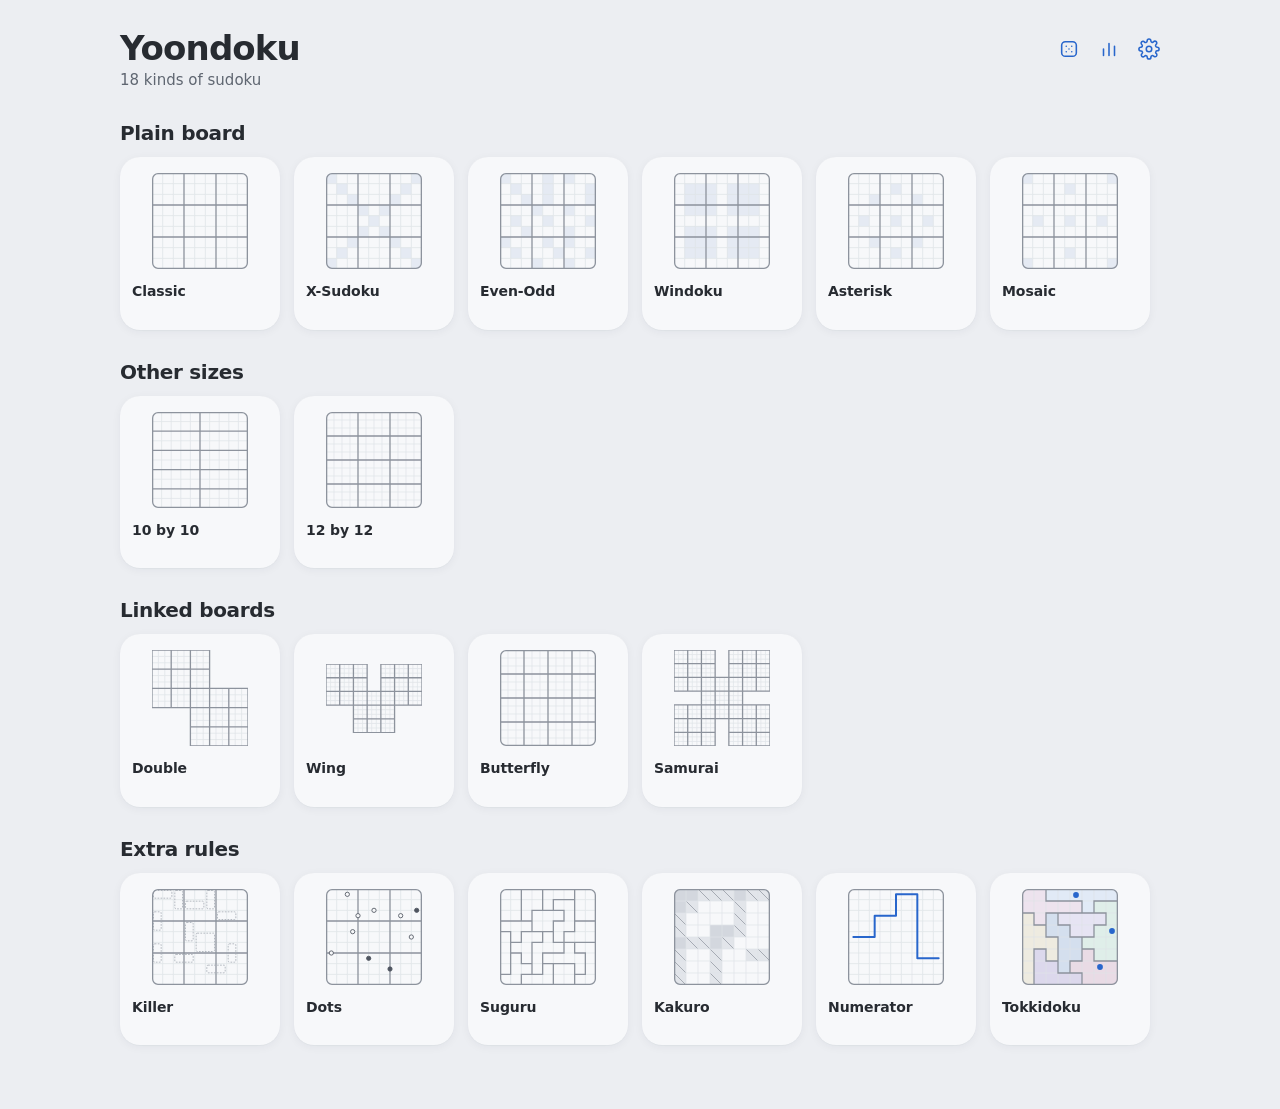
==== commit 67688f75: "redesign the site as Yoondoku" ====
--- a/index.html
+++ b/index.html
@@ -1,372 +1,63 @@
 <!DOCTYPE html>
-<html lang="ru" data-theme="light">
+<html lang="ru">
 <head>
 <meta charset="UTF-8">
 <meta name="viewport" content="width=device-width, initial-scale=1.0, viewport-fit=cover">
-<meta name="theme-color" content="#f2f2f7" id="metaTheme">
-<title>Sudoku</title>
-<meta name="description" content="Sudoku in the browser: eighteen modes, four levels, pencil marks and statistics. No accounts, no ads, works offline.">
-<meta property="og:type" content="website">
-<meta property="og:title" content="Sudoku">
-<meta property="og:description" content="Sudoku in the browser: eighteen modes, four levels, pencil marks and statistics. No accounts, no ads, works offline.">
-<meta property="og:url" content="https://yoonzky.github.io/sudoku/">
-<meta property="og:image" content="https://yoonzky.github.io/sudoku/icons/icon-512.png">
-<meta name="twitter:card" content="summary">
-<link rel="apple-touch-icon" href="icons/icon-180.png">
+<meta name="theme-color" content="#eceef2" id="metaTheme">
+<title>Yoondoku</title>
+<meta name="description" content="Yoondoku: sudoku in the browser, eighteen modes, four levels, pencil marks and statistics. No accounts, no ads.">
+<link rel="manifest" href="manifest.webmanifest">
 <link rel="icon" href="icons/icon.svg" type="image/svg+xml">
+<link rel="stylesheet" href="css/tokens.css">
 <link rel="stylesheet" href="css/base.css">
 <link rel="stylesheet" href="css/home.css">
 <link rel="stylesheet" href="css/game.css">
-<link rel="stylesheet" href="css/modals.css">
-<link rel="stylesheet" href="css/mobile.css">
-<script>
-/* the theme is set before the first paint; the colour comes from css, not
-   from a copy kept here */
-(function(){
-  try{
-    var s=JSON.parse(localStorage.getItem('sudoku-ses')||'null');
-    var t=s&&s.settings&&s.settings.theme;
-    if(t!=='light'&&t!=='dark') return;
-    document.documentElement.setAttribute('data-theme',t);
-    var bg=getComputedStyle(document.documentElement).getPropertyValue('--bg').trim();
-    var m=document.getElementById('metaTheme');
-    if(m&&bg) m.setAttribute('content',bg);
-  }catch(e){}
-})();
-</script>
 </head>
 <body>
-<header>
-  <button class="iconbtn" id="backBtn">
-    <svg viewBox="0 0 24 24"><path d="M15 4.5 7.5 12l7.5 7.5"/></svg><span class="back-lbl">Sudoku</span>
-  </button>
-  <h1>Sudoku</h1>
-  <button class="iconbtn in-game-only" id="rulesBtn">
-    <svg viewBox="0 0 24 24"><circle cx="12" cy="12" r="9"/><path d="M12 11v5.5M12 7.6v.9"/></svg>
-  </button>
-  <button class="iconbtn" id="statsBtn">
-    <svg viewBox="0 0 24 24"><rect x="4" y="12.5" width="4" height="7.5" rx="1.2"/><rect x="10" y="4" width="4" height="16" rx="1.2"/><rect x="16" y="8.5" width="4" height="11.5" rx="1.2"/></svg>
-  </button>
-  <button class="iconbtn" id="setBtn">
-    <svg viewBox="0 0 24 24" style="stroke-linejoin:round; stroke-linecap:round"><circle cx="12" cy="12" r="3"/><path d="M12.22 2h-.44a2 2 0 0 0-2 2v.18a2 2 0 0 1-1 1.73l-.43.25a2 2 0 0 1-2 0l-.15-.08a2 2 0 0 0-2.73.73l-.22.38a2 2 0 0 0 .73 2.73l.15.1a2 2 0 0 1 1 1.72v.51a2 2 0 0 1-1 1.74l-.15.09a2 2 0 0 0-.73 2.73l.22.38a2 2 0 0 0 2.73.73l.15-.08a2 2 0 0 1 2 0l.43.25a2 2 0 0 1 1 1.73V20a2 2 0 0 0 2 2h.44a2 2 0 0 0 2-2v-.18a2 2 0 0 1 1-1.73l.43-.25a2 2 0 0 1 2 0l.15.08a2 2 0 0 0 2.73-.73l.22-.39a2 2 0 0 0-.73-2.73l-.15-.08a2 2 0 0 1-1-1.74v-.5a2 2 0 0 1 1-1.74l.15-.09a2 2 0 0 0 .73-2.73l-.22-.38a2 2 0 0 0-2.73-.73l-.15.08a2 2 0 0 1-2 0l-.43-.25a2 2 0 0 1-1-1.73V4a2 2 0 0 0-2-2Z"/></svg>
-  </button>
-</header>
+
 <main>
-
-  <section id="home">
-    <div class="home-main">
-      <div class="modes-col">
-        <h2 class="hcap" data-i18n="modesT"></h2>
-        <div id="modeList"></div>
-        <div id="continueCard" style="display:none">
-          <div class="hsec-head">
-            <h2 class="hcap" data-i18n="continue"></h2>
-            <button class="linkbtn" id="contPick" data-i18n="pickMany"></button>
-            <div class="cont-bar hidden" id="contBar">
-              <span id="contCount"></span>
-              <button class="linkbtn" id="contAll" data-i18n="pickAll"></button>
-              <button class="linkbtn" id="contNone" data-i18n="pickNone"></button>
-              <button class="linkbtn danger" id="contDel" data-i18n="delSel"></button>
-              <button class="linkbtn quiet" id="contCancel" data-i18n="pickCancel"></button>
-            </div>
-          </div>
-          <div id="contList"></div>
-        </div>
+<div id="home" class="screen">
+  <div class="home">
+    <header class="home-head">
+      <div class="ttl"><h1 id="homeTitle">Yoondoku</h1><p class="tagline" data-i18n="tagline">18 видов судоку</p></div>
+      <div class="tb">
+        <button type="button" class="ibtn" id="rndBtn" data-i18n-aria="random" aria-label="Случайная партия"><svg class="icon" viewBox="0 0 24 24" aria-hidden="true"><rect x="4" y="4" width="16" height="16" rx="4"/><path d="M9 9h.01M15 15h.01M15 9h.01M9 15h.01M12 12h.01"/></svg></button>
+        <button type="button" class="ibtn" id="statsBtn" data-i18n-aria="stats" aria-label="Статистика"><svg class="icon" viewBox="0 0 24 24" aria-hidden="true"><path d="M6 19v-7M12 19V6M18 19v-10"/></svg></button>
+        <button type="button" class="ibtn" id="setBtn" data-i18n-aria="settings" aria-label="Настройки"><svg class="icon" viewBox="0 0 24 24" aria-hidden="true"><circle cx="12" cy="12" r="3"/><path d="M19.4 15a1.6 1.6 0 0 0 .3 1.8l.1.1a2 2 0 1 1-2.8 2.8l-.1-.1a1.6 1.6 0 0 0-1.8-.3 1.6 1.6 0 0 0-1 1.5V21a2 2 0 1 1-4 0v-.1a1.6 1.6 0 0 0-1-1.5 1.6 1.6 0 0 0-1.8.3l-.1.1a2 2 0 1 1-2.8-2.8l.1-.1a1.6 1.6 0 0 0 .3-1.8 1.6 1.6 0 0 0-1.5-1H3a2 2 0 1 1 0-4h.1a1.6 1.6 0 0 0 1.5-1 1.6 1.6 0 0 0-.3-1.8l-.1-.1a2 2 0 1 1 2.8-2.8l.1.1a1.6 1.6 0 0 0 1.8.3H9a1.6 1.6 0 0 0 1-1.5V3a2 2 0 1 1 4 0v.1a1.6 1.6 0 0 0 1 1.5 1.6 1.6 0 0 0 1.8-.3l.1-.1a2 2 0 1 1 2.8 2.8l-.1.1a1.6 1.6 0 0 0-.3 1.8V9a1.6 1.6 0 0 0 1.5 1H21a2 2 0 1 1 0 4h-.1a1.6 1.6 0 0 0-1.5 1Z"/></svg></button>
       </div>
-      <aside class="mp" id="modePanel">
-        <button class="sheet-grab" id="sheetGrab" data-i18n-label="sheetClose" aria-label="Свернуть панель"><i></i></button>
-        <div class="mp-head">
-          <div class="mp-prev" id="mpPrev"></div>
-          <h3 id="mpName"></h3>
-        </div>
-        <p class="mode-tag" id="mpTag"></p>
-        <h4 class="mp-rulecap" data-i18n="rulesT"></h4>
-        <div class="mp-body">
-          <p id="mpRules"></p>
-          <div class="mp-pool hidden" id="mpPool">
-            <span id="poolCount"></span>
-            <button id="poolOpen" data-i18n="poolBtn"></button>
-          </div>
-        </div>
-        <h4 data-i18n="lvlT"></h4>
-        <div class="diff-grid" id="diffGrid"></div>
-      </aside>
-    </div>
-    <div class="home-foot">
-      <p class="tot">
-        <b id="tot-won">0</b><span data-i18n="solvedL"></span>
-        <b id="tot-perfect">0</b><span data-i18n="cleanL"></span>
-        <b id="tot-time">—</b><span data-i18n="playtimeL"></span>
-      </p>
-    </div>
-  </section>
-
-  <section id="game" class="hidden">
-    <div class="topbar">
-      <span class="t-item"><b id="gMode"></b><em id="gDiff"></em></span>
-      <span class="t-item" id="gMistWrap"><span data-i18n="errorsL"></span>: <b id="gMist" aria-live="polite">0</b></span>
-      <span class="t-item"><b id="gTimer">0:00</b></span>
-      <button class="tbtn hidden" id="zoomBtn">
-        <svg viewBox="0 0 24 24"><circle cx="11" cy="11" r="6.5"/><path d="M16 16l4.5 4.5"/></svg>
-      </button>
-      <button class="tbtn" id="restartBtnTop"><svg viewBox="0 0 24 24"><path d="M19.4 12a7.4 7.4 0 1 1-2.2-5.2" stroke-linecap="round"/><path d="M18.9 3.4v3.9H15" stroke-linecap="round" stroke-linejoin="round"/></svg><span class="tbtn-lbl" data-i18n="restart"></span>
-      </button>
-      <button class="tbtn" id="pauseBtn">
-        <svg viewBox="0 0 24 24"><rect x="7.4" y="5.4" width="3.6" height="13.2" rx="1.8" fill="currentColor" stroke="none"/><rect x="13" y="5.4" width="3.6" height="13.2" rx="1.8" fill="currentColor" stroke="none"/></svg><span class="tbtn-lbl" data-i18n="pauseT"></span>
-      </button>
-    </div>
-    <p class="mode-tag hidden" id="gameTag"></p>
-    <p id="pickHint" class="hidden" data-i18n="pickHint"></p>
-    <div class="board-wrap">
-      <div class="board-pan" id="boardPan"><div id="board"></div></div>
-      <div id="pauseOverlay" class="hidden">
-        <p data-i18n="pausedT"></p>
-        <small data-i18n="pauseTap"></small>
-      </div>
-      <div id="picker" class="hidden"></div>
-      <div id="miniMap" class="hidden" role="button" data-i18n-label="miniMap"></div>
-    </div>
-    <div class="controls">
-      <div class="ctl-row" id="ctlModes">
-        <button class="ctl" id="digitBtn"><svg viewBox="0 0 24 24"><path d="M9.6 8.4 13 5.9v12.2" stroke-width="1.9" stroke-linecap="round" stroke-linejoin="round"/><path d="M9.9 18.1h6.2" stroke-width="1.9" stroke-linecap="round"/></svg><span data-i18n="digitMode"></span></button>
-        <button class="ctl" id="notesBtn"><svg viewBox="0 0 24 24"><circle cx="6.6" cy="6.6" r="2" fill="currentColor" stroke="none"/><circle cx="17.4" cy="6.6" r="2" fill="currentColor" stroke="none"/><circle cx="6.6" cy="17.4" r="2" fill="currentColor" stroke="none"/><circle cx="17.4" cy="17.4" r="2" fill="currentColor" stroke="none"/></svg><span data-i18n="notes"></span></button>
-        <button class="ctl" id="midBtn"><svg viewBox="0 0 24 24"><circle cx="6.4" cy="12" r="2" fill="currentColor" stroke="none"/><circle cx="12" cy="12" r="2" fill="currentColor" stroke="none"/><circle cx="17.6" cy="12" r="2" fill="currentColor" stroke="none"/></svg><span data-i18n="mid"></span></button>
-      </div>
-      <div class="ctl-row" id="ctlActs">
-        <button class="ctl" id="undoBtn"><svg viewBox="0 0 24 24"><path d="M4 9h11a5 5 0 0 1 0 10h-4"/><path d="M8 5 4 9l4 4"/></svg><span data-i18n="undo"></span></button>
-        <button class="ctl" id="redoBtn"><svg viewBox="0 0 24 24"><path d="M20 9H9a5 5 0 0 0 0 10h4"/><path d="m16 5 4 4-4 4"/></svg><span data-i18n="redo"></span></button>
-        <button class="ctl" id="eraseBtn"><svg viewBox="0 0 24 24"><path d="M9 20 3 14 13 4l6 6-10 10Z"/><path d="M21 20H9"/><path d="m7 10 6 6"/></svg><span data-i18n="erase"></span></button>
-        <button class="ctl" id="autoNotesBtn"><svg viewBox="0 0 24 24"><path d="M4.5 19.5 15 9"/><path d="m13 7 4 4"/><path d="M18.5 3v3M17 4.5h3M20 9.5v2M19 10.5h2M9.5 3.5v2M8.5 4.5h2"/></svg><span data-i18n="auto"></span></button>
-        <button class="ctl" id="hintBtn"><svg viewBox="0 0 24 24"><path d="M9 19h6M10 22h4"/><path d="M12 3a6 6 0 0 1 4 10.5V16H8v-2.5A6 6 0 0 1 12 3Z"/></svg><span data-i18n="hint"></span></button>
-      </div>
-    </div>
-    <div class="numpad" id="numpad"></div>
-    <section id="winPanel" class="hidden">
-      <div class="win-lead" data-i18n="winT"></div>
-      <div class="win-head">
-        <b class="win-big" id="winTime"></b>
-        <div class="win-meta">
-          <span class="record hidden" id="winRecord" data-i18n="newRecord"></span>
-          <span class="win-sub" id="winSub"></span>
-        </div>
-      </div>
-      <div class="win-foot">
-        <div class="win-grid">
-          <div id="winBestCell"><b id="winBest"></b><span id="winBestLbl" data-i18n="recordL"></span></div>
-          <div id="winMistCell"><b id="winMist"></b><span data-i18n="mistakesL"></span></div>
-          <div><b id="winHints"></b><span data-i18n="hintsL"></span></div>
-        </div>
-        <div class="win-act">
-          <button class="btn ghost" id="winHome" data-i18n="menuBtn"></button>
-          <button class="btn" id="winAgain" data-i18n="again"></button>
-        </div>
-      </div>
+    </header>
+    <section id="contSec" class="hidden">
+      <div class="shelf-head"><h2 data-i18n="continue">Продолжить</h2><button type="button" class="link" id="editBtn">Изменить</button></div>
+      <div class="shelf" id="contShelf"></div>
     </section>
-  </section>
-
-  <div id="sheetBg"></div>
-</main>
-
-<div class="modal-bg hidden" id="loseModal">
-  <div class="modal" style="text-align:center">
-    <h2 data-i18n="loseT"></h2>
-    <p style="color:var(--muted); font-size:13px; font-weight:500; margin:6px 0 0" data-i18n="loseText"></p>
-    <div class="row" style="justify-content:center">
-      <button class="btn ghost" id="loseContinue" data-i18n="contNoLimit"></button>
-      <button class="btn" id="loseNew" data-i18n="newGame"></button>
-    </div>
+    <div id="shelves"></div>
   </div>
 </div>
 
-<div class="modal-bg hidden" id="rulesModal">
-  <div class="modal" style="max-width:520px">
-    <h2 data-i18n="rulesT"></h2>
-    <div class="rules-body">
-      <div class="rules-prev" id="rulesPrev"></div>
-      <div>
-        <h3 id="rulesName" style="margin-top:0"></h3>
-        <p class="mode-tag hidden" id="rulesTag"></p>
-        <p id="rulesText"></p>
-      </div>
+<div id="game" class="screen game hidden">
+  <div class="gbar">
+    <button type="button" class="ibtn" id="backBtn" data-i18n-aria="back" aria-label="Режимы"><svg class="icon" viewBox="0 0 24 24" aria-hidden="true"><path d="m15 18-6-6 6-6"/></svg></button>
+    <div class="gt"><h1 id="gMode" class="gm">Yoondoku</h1><div class="sub"><small id="gDiff"></small><span class="mist" id="gMist" role="img"></span></div></div>
+    <span class="div"></span>
+    <span class="timer num" id="gTime">0:00</span>
+    <button type="button" class="ibtn hidden" id="zoomBtn" data-i18n-aria="zoom" aria-label="Масштаб поля"></button>
+    <button type="button" class="ibtn" id="pauseBtn" aria-label="Пауза"></button>
+    <button type="button" class="ibtn" id="moreBtn" data-i18n-aria="more" aria-label="Ещё" aria-haspopup="menu"><svg class="icon" viewBox="0 0 24 24" aria-hidden="true"><circle cx="6" cy="12" r=".6"/><circle cx="12" cy="12" r=".6"/><circle cx="18" cy="12" r=".6"/></svg></button>
+  </div>
+  <div class="gstage">
+    <div class="bwrap" id="bwrap">
+      <div class="board" id="board"></div>
+      <div class="cover hidden" id="cover"><div><b data-i18n="pause">Пауза</b><small data-i18n="pauseTap">нажмите, чтобы продолжить</small></div></div>
     </div>
-    <div class="row"><button class="btn" id="rulesClose" data-i18n="close"></button></div>
+    <aside class="pad hidden" id="pad"></aside>
+    <div class="minimap hidden" id="mini" aria-hidden="true"></div>
   </div>
+  <div class="gen hidden" id="gen"><b data-i18n="gen">Раскладываю поле</b><div class="gbarline"><i></i></div><small data-i18n="genCancel"></small></div>
 </div>
 
-<div class="modal-bg hidden" id="poolModal">
-  <div class="modal">
-    <h2 data-i18n="poolT"></h2>
-    <div class="pool-grid" id="poolGrid"></div>
-    <p class="pool-note" data-i18n="r_random"></p>
-    <div class="row" style="justify-content:space-between">
-      <span class="pool-acts">
-        <button class="linkbtn" id="poolAll" data-i18n="poolAll"></button>
-        <button class="linkbtn" id="poolNone" data-i18n="poolNone"></button>
-      </span>
-      <button class="btn" id="poolClose" data-i18n="done"></button>
-    </div>
-  </div>
-</div>
+</main>
 
-<div class="modal-bg hidden" id="welcomeModal">
-  <div class="modal" style="max-width:360px; text-align:center">
-    <h2 data-i18n="welT"></h2>
-    <div class="wel-grid">
-      <button class="wel-card" id="welLight">
-        <span class="wel-prev wp-light"><i></i><i class="a"></i><i></i><i></i></span>
-        <b data-i18n="welLight"></b>
-      </button>
-      <button class="wel-card" id="welDark">
-        <span class="wel-prev wp-dark"><i></i><i class="a"></i><i></i><i></i></span>
-        <b data-i18n="welDark"></b>
-      </button>
-    </div>
-    <p style="font-size:12px; color:var(--muted); margin:0" data-i18n="welNote"></p>
-  </div>
-</div>
-
-<div class="modal-bg hidden" id="checkModal">
-  <div class="modal" style="max-width:400px; text-align:center">
-    <h2 data-i18n="checkT"></h2>
-    <div class="wel-grid">
-      <button class="wel-card" id="checkOn">
-        <b data-i18n="checkOnT"></b>
-        <span data-i18n="checkOnD"></span>
-      </button>
-      <button class="wel-card" id="checkOff">
-        <b data-i18n="checkOffT"></b>
-        <span data-i18n="checkOffD"></span>
-      </button>
-    </div>
-    <p style="font-size:12px; color:var(--muted); margin:0" data-i18n="checkNote"></p>
-  </div>
-</div>
-
-<div class="modal-bg hidden" id="confirmModal">
-  <div class="modal" style="max-width:340px">
-    <p id="confirmText" style="margin:4px 0 20px; font-size:14px; line-height:1.55"></p>
-    <div class="row" style="justify-content:flex-end; gap:10px">
-      <button class="btn ghost" id="confirmNo"></button>
-      <button class="btn danger" id="confirmYes"></button>
-    </div>
-  </div>
-</div>
-
-<div class="modal-bg hidden" id="statsModal">
-  <div class="modal">
-    <h2 data-i18n="stats"></h2>
-    <table id="statsTable"></table>
-    <table id="statsModes" class="t-modes"></table>
-    <p class="note-line" data-i18n="cleanNote"></p>
-    <div class="hist" id="histList"></div>
-    <div class="row" style="justify-content:space-between">
-      <button class="linkbtn quiet" id="resetStats" data-i18n="reset"></button>
-      <button class="btn" id="statsClose" data-i18n="close"></button>
-    </div>
-  </div>
-</div>
-
-<div class="modal-bg hidden" id="setModal">
-  <div class="modal">
-    <h2 data-i18n="settings"></h2>
-    <div class="set-body">
-    <div class="stabs">
-      <button data-tab="view" class="on" data-i18n="tabView"></button>
-      <button data-tab="game" data-i18n="tabGame"></button>
-      <button data-tab="keys" id="tabKeysBtn" data-i18n="tabKeys"></button>
-    </div>
-    <div class="stab-body">
-    <div class="stab" id="tab-view">
-      <div class="scols">
-      <h3 data-i18n="themeT"></h3>
-      <div class="swatches" id="swatches"></div>
-      <h3 data-i18n="langT"></h3>
-      <div class="langseg" id="langseg">
-        <button data-l="en">English</button>
-        <button data-l="ru">Русский</button>
-      </div>
-      </div>
-    </div>
-    <div class="stab hidden" id="tab-game">
-      <div class="scols">
-      <section class="sgrp">
-        <h3 data-i18n="grpMist"></h3>
-        <label class="toggle"><input type="checkbox" id="optInstant">
-          <div><b data-i18n="instantT"></b><span data-i18n="instantD"></span></div></label>
-        <label class="toggle"><input type="checkbox" id="optLimit">
-          <div><b data-i18n="limitT"></b><span data-i18n="limitD"></span></div></label>
-      </section>
-      <section class="sgrp">
-        <h3 data-i18n="grpInput"></h3>
-        <label class="toggle only-fine" id="optDblRow"><input type="checkbox" id="optDbl">
-          <div><b data-i18n="pickerT"></b><span data-i18n="pickerD"></span></div></label>
-        <label class="toggle"><input type="checkbox" id="optDigitFirst">
-          <div><b data-i18n="digitFirstT"></b><span data-i18n="digitFirstD"></span></div></label>
-      </section>
-      <section class="sgrp">
-        <h3 data-i18n="grpBoard"></h3>
-        <label class="toggle"><input type="checkbox" id="optPeers">
-          <div><b data-i18n="peersT"></b><span data-i18n="peersD"></span></div></label>
-        <label class="toggle"><input type="checkbox" id="optSame">
-          <div><b data-i18n="sameT"></b><span data-i18n="sameD"></span></div></label>
-        <label class="toggle"><input type="checkbox" id="optCounts">
-          <div><b data-i18n="countsT"></b><span data-i18n="countsD"></span></div></label>
-      </section>
-      <section class="sgrp">
-        <h3 data-i18n="grpBtns"></h3>
-        <label class="toggle"><input type="checkbox" id="optHintBtn">
-          <div><b data-i18n="hintBtnT"></b><span data-i18n="hintBtnD"></span></div></label>
-        <label class="toggle"><input type="checkbox" id="optAutoBtn">
-          <div><b data-i18n="autoBtnT"></b><span data-i18n="autoBtnD"></span></div></label>
-      </section>
-      </div>
-    </div>
-    <div class="stab hidden" id="tab-keys">
-      <div class="keys">
-        <section class="kgrp">
-          <h3 data-i18n="grpKinput"></h3>
-          <div class="krow"><span data-i18n="k_digit"></span><span class="kk"><kbd>1</kbd><i class="sep">–</i><kbd>9</kbd></span></div>
-          <div class="krow"><span data-i18n="k_big"></span><span class="kk"><kbd>A</kbd><kbd>B</kbd><kbd>C</kbd></span></div>
-          <div class="krow"><span data-i18n="k_note"></span><span class="kk"><kbd>Shift</kbd><i class="sep">+</i><kbd>1</kbd><i class="sep">–</i><kbd>9</kbd></span></div>
-          <div class="krow"><span data-i18n="k_mid"></span><span class="kk"><kbd class="kmod"></kbd><i class="sep">+</i><kbd>1</kbd><i class="sep">–</i><kbd>9</kbd></span></div>
-          <div class="krow"><span data-i18n="k_erase"></span><span class="kk"><kbd>Backspace</kbd><i class="sep" data-i18n="kOr"></i><kbd>0</kbd></span></div>
-        </section>
-        <section class="kgrp">
-          <h3 data-i18n="grpKmode"></h3>
-          <div class="krow"><span data-i18n="k_modeDigit"></span><span class="kk"><kbd>Z</kbd></span></div>
-          <div class="krow"><span data-i18n="k_modeNote"></span><span class="kk"><kbd>X</kbd></span></div>
-          <div class="krow"><span data-i18n="k_modeMid"></span><i class="knote" data-i18n="kNot12"></i><span class="kk"><kbd>C</kbd></span></div>
-          <div class="krow"><span data-i18n="k_modeNext"></span><span class="kk"><kbd data-i18n="k_spaceK"></kbd></span></div>
-          <div class="krow"><span data-i18n="k_pick"></span><span class="kk gest" data-i18n="k_gest"></span></div>
-          <div class="krow"><span data-i18n="k_multi"></span><span class="kk gest" data-i18n="k_multiG"></span></div>
-          <div class="krow"><span data-i18n="k_multiAdd"></span><span class="kk"><kbd class="kmod"></kbd><i class="sep">+</i><span class="gest" data-i18n="k_click"></span></span></div>
-        </section>
-        <section class="kgrp">
-          <h3 data-i18n="grpKmove"></h3>
-          <div class="krow"><span data-i18n="k_undo"></span><span class="kk"><kbd class="kmod"></kbd><i class="sep">+</i><kbd>Z</kbd></span></div>
-          <div class="krow"><span data-i18n="k_redo"></span><span class="kk"><kbd class="kmod"></kbd><i class="sep">+</i><kbd>Y</kbd></span></div>
-          <div class="krow" id="krowHint"><span data-i18n="k_hint"></span><i class="kwhen" data-i18n="kNeedsBtn"></i><span class="kk"><kbd>H</kbd></span></div>
-          <div class="krow" id="krowAuto"><span data-i18n="k_auto"></span><i class="knote" data-i18n="kNot9"></i><i class="kwhen" data-i18n="kNeedsBtn"></i><span class="kk"><kbd>A</kbd></span></div>
-        </section>
-        <section class="kgrp">
-          <h3 data-i18n="grpKgame"></h3>
-          <div class="krow"><span data-i18n="k_nav"></span><span class="kk"><kbd>←</kbd><kbd>↑</kbd><kbd>↓</kbd><kbd>→</kbd></span></div>
-          <div class="krow"><span data-i18n="k_rules"></span><span class="kk"><kbd>R</kbd></span></div>
-          <div class="krow"><span data-i18n="k_pause"></span><span class="kk"><kbd>P</kbd></span></div>
-          <div class="krow"><span data-i18n="k_menu"></span><span class="kk"><kbd>Esc</kbd></span></div>
-        </section>
-      </div>
-    </div>
-    </div>
-    </div>
-    <div class="row"><button class="btn" id="setClose" data-i18n="done"></button></div>
-  </div>
-</div>
-
-<footer class="site-foot">2026 · <a href="https://github.com/yoonzky/sudoku" target="_blank" rel="noopener">yoonzky</a></footer>
-
-<div id="toast" role="status" aria-live="polite"></div>
-<div id="genOverlay" class="hidden"></div>
+<div class="toast" id="toast" role="status" aria-live="polite"></div>
 
 <script src="js/engine/core.js"></script>
 <script src="js/engine/grade.js"></script>
@@ -376,10 +67,12 @@
 <script src="js/engine/tokki.js"></script>
 <script src="js/app/i18n.js"></script>
 <script src="js/app/store.js"></script>
-<script src="js/app/ui.js"></script>
-<script src="js/app/preview.js"></script>
+<script src="js/app/util.js"></script>
+<script src="js/app/art.js"></script>
+<script src="js/app/sheet.js"></script>
 <script src="js/app/board.js"></script>
 <script src="js/app/game.js"></script>
+<script src="js/app/input.js"></script>
 <script src="js/app/home.js"></script>
 <script src="js/app/main.js"></script>
 </body>
--- a/css/tokens.css
+++ b/css/tokens.css
@@ -0,0 +1,54 @@
+/* system faces: SF on a Mac and iPhone, Segoe UI on Windows */
+:root{
+  --font:'Segoe UI Variable Text',system-ui,'Segoe UI',sans-serif;
+  --font-disp:'Segoe UI Variable Display',system-ui,'Segoe UI',sans-serif;
+  --r-tile:20px; --r-ctl:10px; --r-key:12px;
+  --gutter:20px;
+}
+/* no pure white or black: soft contrast is carried by the text colour */
+:root{
+  color-scheme:light;
+  --bg:#eceef2; --surface:#f7f8fa; --surface-2:#e3e6eb; --raise:#fbfbfc;
+  --text:#272b31; --text-2:#5f6671; --text-3:#80868f;
+  --sep:rgba(50,62,85,.12); --cell-line:#dfe2e7; --rule:#8d939d;
+  --accent:#2866cc; --accent-ink:#1f58b3; --digit:#235dbd; --on-accent:#f4f7fc;
+  --tint:rgba(40,102,204,.10); --tint-2:rgba(40,102,204,.19); --sel:rgba(40,102,204,.24);
+  --peer:rgba(55,75,115,.05); --red:#ad3a34; --red-tint:rgba(196,70,62,.12);
+  --hover:rgba(40,55,85,.05); --press:rgba(40,55,85,.1);
+  --fill:#e3e6eb; --fill-ink:#5f6671; --thumb:#fbfbfc; --knob:#fbfbfc;
+  --glass:rgba(247,248,250,.76); --scrim:rgba(30,36,48,.26);
+  --shadow-1:0 .5px 1px rgba(25,35,55,.05),0 2px 10px rgba(25,35,55,.05);
+  --shadow-2:0 1px 2px rgba(25,35,55,.06),0 14px 40px rgba(25,35,55,.12);
+  --key-shadow:0 .5px 0 rgba(25,35,55,.14),0 1px 4px rgba(25,35,55,.05);
+  --zone:#e5eaf3; --zone-edge:#c3cee2; --kk:#e2e5ea; --kk-block:#d3d7de;
+  --cage:#a2a8b2; --dot:#4f5560;
+  --z1:#e1eaf6; --z2:#ede3ee; --z3:#e6e4f3; --z4:#dfeee9; --z5:#eeebe0;
+  --z6:#d4dfee; --z7:#e9dbe5; --z8:#dcd8ec; --z9:#d3e6de; --z10:#e6e1d3;
+  --face-nz:#3d5fd6; --face-mj:#2f74bd; --face-hn:#b8487c;
+  --face-hr:#2f8a5a; --face-hi:#6f50b8; --face-dn:#9c7a1f; --clover:#a9b0ba;
+}
+:root[data-theme=dark]{
+  color-scheme:dark;
+  --bg:#131417; --surface:#1c1e22; --surface-2:#272a2f; --raise:#25282c;
+  --text:#d4d7dd; --text-2:#959ba5; --text-3:#777d87;
+  --sep:rgba(210,220,240,.09); --cell-line:#2c2f35; --rule:#5d636d;
+  --accent:#5f9cee; --accent-ink:#86b4f3; --digit:#6aa3f0; --on-accent:#10161f;
+  --tint:rgba(95,156,238,.13); --tint-2:rgba(95,156,238,.24); --sel:rgba(95,156,238,.3);
+  --peer:rgba(200,212,235,.04); --red:#de746c; --red-tint:rgba(222,116,108,.15);
+  --hover:rgba(210,220,240,.05); --press:rgba(210,220,240,.1);
+  --fill:rgba(205,215,235,.1); --fill-ink:#a7adb6; --thumb:#46494f; --knob:#c6cad1;
+  --glass:rgba(32,34,38,.74); --scrim:rgba(0,0,0,.5);
+  --shadow-1:0 .5px 1px rgba(0,0,0,.3),0 2px 10px rgba(0,0,0,.2);
+  --shadow-2:0 1px 2px rgba(0,0,0,.3),0 14px 40px rgba(0,0,0,.42);
+  --key-shadow:0 .5px 0 rgba(0,0,0,.5),0 1px 4px rgba(0,0,0,.25);
+  --zone:#222a36; --zone-edge:#34425a; --kk:#24272c; --kk-block:#17181b;
+  --cage:#646a74; --dot:#b9bec7;
+  --z1:#21304a; --z2:#352a38; --z3:#2d2c44; --z4:#1c3433; --z5:#322f27;
+  --z6:#1d283b; --z7:#302430; --z8:#282639; --z9:#1a2c2d; --z10:#2b2822;
+  --face-nz:#8aa2f2; --face-mj:#7cb2e6; --face-hn:#e391b6;
+  --face-hr:#77c79c; --face-hi:#ae97ea; --face-dn:#d6b85e; --clover:#5d636d;
+}
+@media (prefers-contrast:more){
+  :root{--text-2:#4c525c; --fill-ink:#4c525c; --rule:#6c727c; --sep:rgba(50,62,85,.24)}
+  :root[data-theme=dark]{--text-2:#b4b9c2; --fill-ink:#b4b9c2; --rule:#7c828c; --sep:rgba(210,220,240,.2)}
+}
--- a/css/base.css
+++ b/css/base.css
@@ -1,199 +1,124 @@
-/* system faces: SF on Apple devices, Segoe UI on Windows */
-:root{
-  --f-disp:-apple-system,BlinkMacSystemFont,'SF Pro Display','Segoe UI Variable Display','Segoe UI',system-ui,sans-serif;
-  --f-body:-apple-system,BlinkMacSystemFont,'SF Pro Text','Segoe UI Variable Text','Segoe UI',system-ui,sans-serif;
-  --f-num:var(--f-disp);
-  --r-card:14px; --r-ctl:10px; --board-r:12px;
-}
-/* every theme colour lives here; no pure white or black */
-:root{
-  --l-bg:#f2f2f7; --l-panel:#fcfcfd; --l-line:#e2e2e7; --l-text:#2b2b2f; --l-accent:#0a6fe8;
-  --d-bg:#141416; --d-panel:#212124; --d-line:#343438; --d-text:#e6e6eb; --d-accent:#4b9bff;
-}
-:root, html[data-theme="light"]{
-  color-scheme:light;
-  --bg:var(--l-bg); --panel:var(--l-panel); --panel2:#fefefe; --line:var(--l-line); --line-strong:var(--l-text);
-  --text:var(--l-text); --muted:#76767c; --accent:var(--l-accent); --accent-text:#fcfcfd; --accent-soft:rgba(10,111,232,.10);
-  /* digit, corner marks, centre marks */
-  --accent2:#16879b; --accent2-soft:rgba(22,135,155,.11);
-  --accent3:#5b57d1; --accent3-soft:rgba(91,87,209,.10);
-  --error:#d93d42; --note:#5f5f66; --given:var(--l-text); --user:var(--l-accent);
-  --cell-hl:#ececf1; --cell-same:rgba(10,111,232,.10); --note-sel:#2b2b2f;
-  --seg-bg:rgba(118,118,128,.12); --seg-pill:#fefefe; --seg-shadow:0 3px 8px rgba(0,0,0,.10), 0 0 0 .5px rgba(0,0,0,.04);
-  --fill-hover:#f7f7f9; --tray:#d5d6dc; --chevron:#c4c4c9;
-  --shadow:0 1px 2px rgba(0,0,0,.04), 0 6px 24px rgba(0,0,0,.05); --shadow-up:0 -8px 30px rgba(0,0,0,.08);
-  /* solid: a tinted cell must not show through the rules */
-  --rule:#9c9ca3; --rule-thin:#e6e6eb; --frame:transparent;
-  --halo:none; --glow-edge:rgba(10,111,232,.28);
-  --pop:#fdfdfe; --pop-shadow:0 12px 40px rgba(0,0,0,.14), 0 0 0 .5px rgba(0,0,0,.06);
-  --key-bg:#fdfdfe; --key-line:rgba(0,0,0,.16);
-  --kk:#d8d8de; --kk-dark:#8e8e94;
-  --zone-fill:#e9eef8; --even-fill:#e2e8f5; --zone-edge:rgba(10,111,232,.3);
-  --blend:normal;
-  --tint-hl:rgba(60,60,67,.045); --tint-same:rgba(10,111,232,.10); --tint-sel:rgba(10,111,232,.18);
-  --tint-sel2:rgba(22,135,155,.18); --tint-sel3:rgba(91,87,209,.16); --tint-err:rgba(217,61,66,.14);
-  --cage:rgba(60,60,67,.55); --cage-num:#4a4a50;
-  --dot-w-bg:#fefefe; --dot-w-line:#2b2b2f; --dot-b-bg:#2b2b2f; --dot-b-line:#2b2b2f;
-  /* tokkidoku regions */
-  --z1:#e4eefb; --z2:#fbe6ee; --z3:#ece5fa; --z4:#dff2e9; --z5:#f5efdc;
-  --z6:#d3e2f4; --z7:#f4d8e4; --z8:#ded3f0; --z9:#cfe9dc; --z10:#ece4cc;
-  --face:var(--l-accent); --mark:#b4b4ba;
-  /* solid: alpha stacks where preview lines cross */
-  --prev-rule:#a7a7ad; --prev-zone:#b9c7e6; --prev-cage:#5c5c62;
-  --face-nz:#3d5fd6; --face-mj:#2f74bd; --face-hn:#c2467f;
-  --face-hr:#2f8a5a; --face-hi:#7b4bc4; --face-dn:#b8860b;
-  --board-light:none; --tick:transparent;
-}
-html[data-theme="dark"]{
-  color-scheme:dark;
-  --bg:var(--d-bg); --panel:var(--d-panel); --panel2:#2a2a2d; --line:var(--d-line); --line-strong:var(--d-text);
-  --text:var(--d-text); --muted:#94949b; --accent:var(--d-accent); --accent-text:#141416; --accent-soft:rgba(75,155,255,.16);
-  --accent2:#55c3d6; --accent2-soft:rgba(85,195,214,.15);
-  --accent3:#8c88ff; --accent3-soft:rgba(140,136,255,.16);
-  --error:#ff6b6b; --note:#a6a6ad; --given:var(--d-text); --user:#62a8ff;
-  --cell-hl:#29292c; --cell-same:rgba(75,155,255,.16); --note-sel:#f0f0f4;
-  --seg-bg:rgba(118,118,128,.24); --seg-pill:#5a5a5f; --seg-shadow:0 3px 8px rgba(0,0,0,.25);
-  --fill-hover:#2a2a2d; --tray:#1c1c1e; --chevron:#5a5a5f;
-  --shadow:0 1px 2px rgba(0,0,0,.3), 0 8px 28px rgba(0,0,0,.28); --shadow-up:0 -8px 30px rgba(0,0,0,.4);
-  --rule:#6d6d73; --rule-thin:#303034; --frame:transparent;
-  --halo:none; --glow-edge:rgba(75,155,255,.3);
-  --pop:#2c2c2f; --pop-shadow:0 12px 40px rgba(0,0,0,.5), 0 0 0 .5px rgba(255,255,255,.06);
-  --key-bg:#3a3a3e; --key-line:rgba(0,0,0,.45);
-  --kk:#3a3a3e; --kk-dark:#111113;
-  --zone-fill:#25303f; --even-fill:#2a3648; --zone-edge:rgba(75,155,255,.35);
-  --blend:normal;
-  --tint-hl:rgba(235,235,245,.04); --tint-same:rgba(75,155,255,.15); --tint-sel:rgba(75,155,255,.28);
-  --tint-sel2:rgba(85,195,214,.24); --tint-sel3:rgba(140,136,255,.24); --tint-err:rgba(255,107,107,.2);
-  --cage:rgba(235,235,245,.5); --cage-num:#c8c8ce;
-  --dot-w-bg:#e6e6eb; --dot-w-line:#141416; --dot-b-bg:#141416; --dot-b-line:#c8c8ce;
-  --z1:#21334b; --z2:#402b3b; --z3:#322f48; --z4:#1c3634; --z5:#353127;
-  --z6:#1d293d; --z7:#322432; --z8:#29273a; --z9:#192c2d; --z10:#2b2823;
-  --face:#62a8ff; --mark:#55555b;
-  --prev-rule:#66666c; --prev-zone:#3a4a66; --prev-cage:#a6a6ad;
-  --face-nz:#7d9cff; --face-mj:#7cb8ef; --face-hn:#f292b6;
-  --face-hr:#6fd0a0; --face-hi:#b79bf2; --face-dn:#ddb659;
-  --board-light:none; --tick:transparent;
-}
-:root{--page:940px}
-@media (min-width:1180px){ :root{--page:1120px} }
-*{box-sizing:border-box; -webkit-tap-highlight-color:transparent}
-html{height:100%; touch-action:manipulation}
-/* no double-tap zoom, two fingers still pinch */
-body{min-height:100%; touch-action:manipulation}
-html{scrollbar-width:thin; scrollbar-color:var(--line) transparent; scrollbar-gutter:stable}
-::-webkit-scrollbar{width:10px; height:10px}
-::-webkit-scrollbar-track{background:transparent}
-::-webkit-scrollbar-thumb{background:var(--line); border:3px solid transparent;
-  background-clip:content-box; border-radius:8px}
-::-webkit-scrollbar-thumb:hover{background:var(--muted); border:3px solid transparent; background-clip:content-box}
-body{margin:0; background:var(--bg); color:var(--text);
-  font-variant-numeric:tabular-nums;
-  font-family:var(--f-body);
-  -webkit-font-smoothing:antialiased; text-rendering:optimizeLegibility;
-  min-height:100vh; display:flex; flex-direction:column; align-items:center;
-  transition:background .25s,color .25s}
-body.in-game main{max-width:100%; display:flex; flex-direction:column; justify-content:safe center}
-button{font-family:inherit; color:inherit}
-:focus-visible{outline:2px solid var(--accent); outline-offset:2px; border-radius:6px}
-/* a large title on the left, as in the apps */
-header{width:100%; max-width:var(--page); display:flex; flex-direction:column; align-items:flex-start; gap:0; padding:30px 18px 18px; position:relative}
-header h1{font-family:var(--f-disp); font-size:34px; font-weight:700; letter-spacing:-.022em; line-height:1.2; margin:0}
-header .iconbtn{position:absolute; top:34px}
-#backBtn{display:none}
-/* in a game the back button carries the title, as a back button does on iOS */
-.back-lbl{display:none}
-body.in-game #backBtn{display:flex; width:auto; height:36px; margin-left:-10px; padding:0 10px 0 4px; gap:1px; border-radius:18px}
-body.in-game .back-lbl{display:inline; font-size:17px; font-weight:400; letter-spacing:-.015em}
-body.in-game header h1{position:absolute; width:1px; height:1px; overflow:hidden; clip:rect(0 0 0 0)}
-body.in-game #rulesBtn{margin-left:auto}
-header #statsBtn{right:60px}
-header #setBtn{right:16px}
-.iconbtn{background:transparent; border:0; border-radius:50%; cursor:pointer;
-  color:var(--accent); width:36px; height:36px; display:flex; align-items:center; justify-content:center; padding:0;
-  transition:background .15s}
-.iconbtn:hover{background:var(--seg-bg)}
-.iconbtn svg{width:21px; height:21px; stroke:currentColor; fill:none; stroke-width:1.6; stroke-linecap:round; stroke-linejoin:round}
-main{width:100%; max-width:var(--page); padding:6px 18px 26px; flex:1}
-/* auto margins in a flex column shrink the box, and a size container has no content width: set it outright */
-#game{container-type:inline-size; width:100%; max-width:min(560px,100%); margin:0 auto}
-/* a tablet held upright has room for a bigger board */
-@media (min-width:701px) and (orientation:portrait) and (min-height:900px){ #game{max-width:min(700px,100%)} }
-body.in-game header{flex-direction:row; align-items:center; gap:2px; padding:12px 18px 4px; max-width:calc(var(--board-px,560px) + 36px)}
-body.rail.in-game header{max-width:calc(var(--board-px,560px) + 294px)}
-body.in-game header .iconbtn{position:static}
-.site-foot{width:100%; max-width:var(--page); text-align:center; padding:6px 18px 18px; font-size:12px; color:var(--muted)}
-.site-foot a{color:var(--muted)}
-.site-foot a:hover{color:var(--text)}
-body.in-game .site-foot{display:none}
+*{box-sizing:border-box;margin:0;padding:0}
+html{-webkit-text-size-adjust:100%;text-size-adjust:100%}
+html,body{height:100%}
+body{background:var(--bg);color:var(--text);font:15px/1.4 var(--font);-webkit-font-smoothing:antialiased;-moz-osx-font-smoothing:grayscale;
+  -webkit-tap-highlight-color:transparent;overscroll-behavior:none}
+button{font:inherit;color:inherit;background:none;border:0;cursor:pointer;touch-action:manipulation}
+button:disabled{cursor:default}
+:focus-visible{outline:2px solid var(--accent);outline-offset:2px}
+svg{display:block}
+.hidden{display:none !important}
+.num{font-variant-numeric:tabular-nums}
+.screen{min-height:100%}
 
-header, main, .site-foot{position:relative; z-index:1}
-.wel-grid{display:flex; gap:12px; margin:18px 0 14px}
-.wel-card{flex:1; background:var(--seg-bg); border:0; border-radius:var(--r-card); padding:12px 12px 14px;
-  cursor:pointer; font:inherit; color:inherit; display:flex; flex-direction:column; gap:10px; align-items:center;
-  transition:background .15s, box-shadow .15s}
-.wel-card:hover{background:var(--accent-soft)}
-.wel-card:active{background:var(--accent-soft); box-shadow:inset 0 0 0 2px var(--accent)}
-.wel-card b{font-size:15px; font-weight:600; letter-spacing:-.01em; color:var(--text)}
-.wel-card span{font-size:13px; font-weight:400; line-height:1.4; color:var(--muted)}
-#checkModal .wel-card{gap:6px; padding:16px 14px 17px}
-.wel-prev{width:100%; aspect-ratio:16/10; border-radius:10px; display:grid; grid-template-columns:1fr 1fr;
-  grid-template-rows:1fr 1fr; gap:5px; padding:9px; box-shadow:0 0 0 .5px rgba(127,127,127,.35)}
-.wel-prev i{display:block; border-radius:5px}
-.wp-light{background:var(--l-bg)}
-.wp-light i{background:var(--l-panel); box-shadow:0 1px 2px rgba(0,0,0,.08)}
-.wp-light i.a{background:var(--l-accent)}
-.wp-dark{background:var(--d-bg)}
-.wp-dark i{background:var(--d-panel)}
-.wp-dark i.a{background:var(--d-accent)}
-.hidden{display:none !important}
-@media(min-height:640px){body.in-game{overflow:hidden}}
+.icon{width:22px;height:22px;stroke:currentColor;fill:none;stroke-width:1.7;stroke-linecap:round;stroke-linejoin:round;flex:none}
+.ibtn{width:38px;height:38px;display:grid;place-items:center;border-radius:50%;color:var(--accent);transition:background-color .12s}
+.ibtn:active{background:var(--tint)}
+@media (hover:hover){ .ibtn:hover{background:var(--tint)} }
 
-@media (max-width:700px){
-  html{-webkit-text-size-adjust:100%}
-  body{-webkit-touch-callout:none; touch-action:manipulation;
-    padding-left:env(safe-area-inset-left); padding-right:env(safe-area-inset-right)}
-  button{touch-action:manipulation}
-  header{padding:calc(14px + env(safe-area-inset-top)) 16px 20px}
-  header h1{font-size:32px}
-  header .iconbtn{top:calc(16px + env(safe-area-inset-top)); width:40px; height:40px}
-  header #statsBtn{right:56px}
-  header #setBtn{right:12px}
-  @supports (height:100dvh){ body{min-height:100dvh} }
+/* segmented control */
+.seg{display:flex;background:var(--fill);border-radius:9px;padding:2px;gap:2px}
+.seg button{flex:1;min-height:30px;border-radius:7px;font-size:13px;font-weight:500;color:var(--fill-ink);white-space:nowrap;padding:0 10px;transition:color .12s}
+.seg button:focus-visible{outline-offset:0}
+.seg button:active:not(.on){color:var(--text-3)}
+@media (hover:hover){ .seg button:hover:not(.on){color:var(--text)} }
+.seg button.on{background:var(--thumb);color:var(--text);box-shadow:0 .5px 1.5px rgba(20,30,50,.12),0 2px 6px rgba(20,30,50,.06)}
 
-  main{padding:4px 16px calc(14px + env(safe-area-inset-bottom))}
+.btn{height:46px;padding:0 22px;border-radius:12px;background:var(--accent);color:var(--on-accent);font-weight:600;font-size:16px;letter-spacing:-.01em;transition:transform .1s ease-out}
+.btn:active{transform:scale(.97)}
+@media (hover:hover){ .btn:hover{background-image:linear-gradient(var(--hover),var(--hover))} }
+.btn.soft{background:var(--tint);color:var(--accent)}
+.btn.plain{background:var(--surface-2);color:var(--text)}
+.link{color:var(--accent);font-size:15px;transition:color .12s}
+@media (hover:hover){ .link:hover{color:var(--accent-ink)} }
 
-  body.in-game main{padding:4px 4px calc(6px + env(safe-area-inset-bottom)); flex:0 1 auto}
-  body.in-game #game{width:100%}
+/* switch */
+.sw{position:relative;width:46px;height:28px;flex:none}
+.sw input{position:absolute;inset:0;opacity:0;margin:0;cursor:pointer}
+.sw i{position:absolute;inset:0;border-radius:14px;background:var(--fill);transition:background-color .2s;pointer-events:none}
+.sw i::after{content:'';position:absolute;left:2px;top:2px;width:24px;height:24px;border-radius:12px;background:var(--knob);box-shadow:0 1px 3px rgba(20,30,50,.2);transition:transform .22s cubic-bezier(.3,.7,.3,1)}
+.sw input:checked+i{background:var(--accent)}
+.sw input:checked+i::after{transform:translateX(18px)}
+.sw input:focus-visible+i{outline:2px solid var(--accent);outline-offset:2px}
+.sw input:disabled+i{opacity:.45}
 
-  body.in-game{justify-content:flex-start}
-  body.in-game header{padding:calc(6px + env(safe-area-inset-top)) 12px 2px}
+/* grouped list, as in settings */
+.list{background:var(--surface);border-radius:12px}
+.li{display:flex;align-items:center;gap:12px;min-height:48px;padding:8px 14px 8px 16px;position:relative;font-size:15px;width:100%;text-align:left}
+.li+.li::before{content:'';position:absolute;left:16px;right:0;top:0;border-top:.5px solid var(--sep)}
+.li .meta{margin-left:auto;font-size:14px;color:var(--text-2);white-space:nowrap}
+.li .tx{display:flex;flex-direction:column;gap:2px;min-width:0}
+.li .tx small{font-size:13px;color:var(--text-2);line-height:1.35}
+.lcap{font-size:13px;color:var(--text-2);margin:22px 16px 7px}
 
-  #game{max-width:100%}
-
-  .board-wrap{margin:0 auto}
+/* sheets: a centred card on a wide screen, a bottom sheet on a phone */
+.scrim{position:fixed;inset:0;background:var(--scrim);opacity:0;z-index:40}
+.sheet:focus,.alert:focus{outline:none}
+.sheet{position:fixed;z-index:41;left:50%;top:50%;width:min(820px,calc(100vw - 48px));max-height:calc(100dvh - 64px);
+  background:var(--raise);border-radius:24px;box-shadow:var(--shadow-2);overflow:hidden;display:flex;flex-direction:column;
+  transform-origin:0 0;will-change:transform}
+.sheet .sh-body{overflow:auto;overscroll-behavior:contain;padding:28px 30px 30px;flex:1}
+.sheet .sh-x{position:absolute;top:14px;right:14px;width:30px;height:30px;border-radius:15px;background:var(--fill);display:grid;place-items:center;color:var(--text-2);z-index:2;transition:color .12s}
+.sheet .sh-x:active{background-image:linear-gradient(var(--press),var(--press))}
+@media (hover:hover){ .sheet .sh-x:hover{color:var(--text)} }
+.sheet .sh-x .icon{width:15px;height:15px;stroke-width:2.3}
+.sheet .grab{display:none}
+.sheet h1{font:700 28px/1.08 var(--font-disp);letter-spacing:-.022em}
+.sheet .sh-title{font:600 17px/1.2 var(--font);letter-spacing:-.01em;text-align:center;margin:-8px 0 6px}
+.sheet.narrow{width:min(520px,calc(100vw - 48px))}
+@media (max-width:640px){
+  .sheet,.sheet.narrow{left:0;right:0;top:auto;bottom:0;width:100%;max-height:calc(100dvh - 44px);border-radius:22px 22px 0 0}
+  .sheet .sh-body{padding:8px 20px calc(24px + env(safe-area-inset-bottom))}
+  .sheet .grab{display:block;height:22px;flex:none;touch-action:none;cursor:grab;position:relative}
+  .sheet .grab::after{content:'';position:absolute;left:50%;top:8px;width:36px;height:5px;margin-left:-18px;border-radius:3px;background:var(--rule);opacity:.45}
+  .sheet .sh-x{top:10px;right:12px}
 }
 
-@media (max-width:700px) and (max-height:560px){
-  body.in-game{justify-content:flex-start; overflow:auto}
+/* small menu next to its button */
+.menu{position:fixed;z-index:45;min-width:220px;padding:6px;border-radius:14px;background:var(--raise);box-shadow:var(--shadow-2);transform-origin:top right}
+.menu button{display:flex;align-items:center;gap:12px;width:100%;height:42px;padding:0 12px;border-radius:8px;font-size:15px;text-align:left}
+.menu button:focus-visible{outline-offset:-2px}
+.menu button .icon{width:19px;height:19px;color:var(--text-2)}
+.menu button:active{background:var(--tint)}
+@media (hover:hover){ .menu button:hover{background:var(--hover)} }
+.menu .kb{margin-left:auto;font-size:12px;color:var(--text-2)}
+@media (hover:none){ .menu .kb{display:none} }
+
+.toast{position:fixed;left:50%;bottom:calc(28px + env(safe-area-inset-bottom));transform:translate(-50%,12px);z-index:60;max-width:min(440px,calc(100vw - 32px));
+  padding:11px 16px;border-radius:14px;background:var(--glass);-webkit-backdrop-filter:blur(24px) saturate(160%);backdrop-filter:blur(24px) saturate(160%);
+  box-shadow:var(--shadow-2);font-size:14px;line-height:1.35;text-align:center;opacity:0;pointer-events:none;transition:opacity .2s,transform .3s cubic-bezier(.3,.7,.3,1)}
+.toast.on{opacity:1;transform:translate(-50%,0)}
+
+kbd{display:inline-grid;place-items:center;min-width:24px;height:24px;padding:0 6px;border-radius:6px;background:var(--fill);font:500 12px/1 var(--font);color:var(--text-2)}
+
+@media (prefers-reduced-transparency:reduce){
+  .toast{background:var(--raise);-webkit-backdrop-filter:none;backdrop-filter:none}
 }
 
-/* a banner at the top, as on iOS: the keys below stay free */
-#toast{position:fixed; top:calc(14px + env(safe-area-inset-top)); left:50%; transform:translateX(-50%) translateY(-16px); opacity:0;
-  background:var(--pop); color:var(--text); width:max-content; max-width:calc(100vw - 32px); text-align:center;
-  padding:11px 20px; border-radius:999px; font-size:14px; font-weight:500; z-index:50;
-  transition:opacity .25s, transform .3s cubic-bezier(.2,.7,.3,1); pointer-events:none; box-shadow:var(--pop-shadow)}
-#toast.show{opacity:1; transform:translateX(-50%) translateY(0)}
-#genOverlay{position:fixed; inset:0; background:var(--bg); opacity:.94; z-index:30;
-  display:flex; flex-direction:column; align-items:center; justify-content:center; gap:10px;
-  color:var(--muted); font-size:15px; font-weight:500; cursor:pointer}
-#genOverlay b{font-weight:600; color:var(--text)}
-#genOverlay small{font-size:13px; font-weight:400}
-.gen-bar{width:min(240px,60vw); height:4px; background:var(--seg-bg); border-radius:2px; overflow:hidden}
-.gen-bar i{display:block; height:100%; width:0; background:var(--accent); border-radius:2px; transition:width .25s linear}
-@media (prefers-reduced-motion: reduce){
-  *{animation:none !important; transition:none !important}
+/* alert in the middle of the screen */
+.alert-bg{position:fixed;inset:0;z-index:70;background:var(--scrim);display:grid;place-items:center;padding:24px;opacity:0;transition:opacity .16s}
+.alert-bg.on{opacity:1}
+.alert{width:min(300px,100%);background:var(--raise);border-radius:16px;box-shadow:var(--shadow-2);overflow:hidden;text-align:center;transform:scale(1.06);transition:transform .22s cubic-bezier(.3,.7,.3,1)}
+.alert-bg.on .alert{transform:none}
+.alert b{display:block;font-size:17px;font-weight:600;padding:20px 18px 0;letter-spacing:-.01em}
+.alert p{font-size:14px;line-height:1.4;color:var(--text-2);padding:8px 18px 18px}
+.alert b+p{padding-top:6px}
+.alert .acts{display:flex;border-top:.5px solid var(--sep)}
+.alert .acts button{flex:1;height:46px;font-size:16px;color:var(--accent);transition:background-color .12s}
+.alert .acts button:active{background:var(--press)}
+.alert .acts button:focus-visible{outline-offset:-2px}
+@media (hover:hover){ .alert .acts button:hover{background:var(--hover)} }
+.alert .acts button+button{border-left:.5px solid var(--sep)}
+.alert .acts .strong{font-weight:600}
+.alert .acts .danger{color:var(--red);font-weight:600}
+@media (prefers-reduced-motion:reduce){ .alert{transform:none} }
+
+/* a finger needs 44 px; small controls keep their look and grow their hit area */
+@media (pointer:coarse){
+  .ibtn{width:44px;height:44px}
+  .seg button{min-height:36px}
+  .sheet .sh-x::before,.cont .del::before{content:'';position:absolute;inset:-8px}
+  .link{padding:11px 0}
+  .shelf-head .link{margin:-11px 0}
+  .pool-bar .link{padding:12px 4px}
 }
-
-.in-game-only{display:none}
-body.in-game .in-game-only{display:flex}
-#rulesBtn{position:static}
--- a/css/home.css
+++ b/css/home.css
@@ -1,175 +1,120 @@
-#home{display:flex; flex-direction:column; gap:18px; width:100%; max-width:1120px; margin:0 auto; flex:none; min-height:0}
+.home{max-width:1120px;margin:0 auto;padding:30px 40px 64px}
+.home-head{display:flex;align-items:flex-start;justify-content:space-between;gap:12px;min-height:44px}
+.home-head h1{font:700 34px/1.1 var(--font-disp);letter-spacing:-.026em}
+.home-head .tagline{font-size:15px;color:var(--text-2);margin-top:3px}
+.home-head .tb{display:flex;gap:2px;margin-right:-8px}
 
-body:not(.in-game) main{display:flex; flex-direction:column; justify-content:safe center;
-  padding-bottom:14px; min-height:0}
-/* section titles as in the apps: weight, not caps */
-.hcap{font-family:var(--f-disp); font-size:20px; font-weight:600; letter-spacing:-.015em; line-height:1.25;
-  color:var(--text); margin:0 0 10px}
-.mcard b, .rnd-card b, .cont-card b, .mp h3, .diff-btn span, .mp p, .mode-tag{font-variant-numeric:proportional-nums}
+.shelf-head{display:flex;align-items:baseline;justify-content:space-between;margin:30px 0 12px}
+.shelf-head h2{font:650 20px/1.2 var(--font-disp);letter-spacing:-.016em}
+.shelf-head .link{font-size:15px;padding:4px 0}
+/* room for the shadows: the shelf scrolls, so it cannot let them spill */
+.shelf{display:flex;gap:14px;overflow-x:auto;scrollbar-width:none;scroll-snap-type:x mandatory;margin:-12px -16px;padding:12px 16px;scroll-padding:0 16px}
+.shelf::-webkit-scrollbar{display:none}
+.shelf>*{scroll-snap-align:start;flex:none}
 
-.home-main{flex:none; min-height:0; display:grid; grid-template-columns:minmax(0,1fr) 330px; gap:0 32px}
-@media (max-width:900px){ .home-main{grid-template-columns:1fr; gap:24px} }
-.modes-col{display:flex; flex-direction:column; min-height:0}
-#continueCard{order:-1; margin:0 0 26px}
-/* group captions name the tiles, the column caption would repeat them */
-.modes-col > .hcap{display:none}
+.cont{position:relative;display:flex;gap:16px;align-items:center;width:330px;padding:14px;background:var(--surface);border-radius:var(--r-tile);box-shadow:var(--shadow-1);text-align:left;transition:transform .12s ease-out}
+.cont:active{transform:scale(.98)}
+.cont .mini{width:96px;height:96px;flex:none;display:grid;place-items:center}
+.cont .info{display:flex;flex-direction:column;gap:3px;flex:1;min-width:0}
+.cont b{font-size:16px;font-weight:600;letter-spacing:-.01em;white-space:nowrap;overflow:hidden;text-overflow:ellipsis}
+.cont small{font-size:13px;color:var(--text-2)}
+.cont .bar{height:4px;border-radius:2px;background:var(--surface-2);margin-top:10px;overflow:hidden}
+.cont .bar i{display:block;height:100%;background:var(--accent);border-radius:2px}
+.cont .t{font-size:13px;color:var(--text-2);margin-top:6px}
+.cont .del{position:absolute;top:-7px;left:-7px;width:26px;height:26px;border-radius:13px;background:var(--text-2);color:var(--surface);display:grid;place-items:center;box-shadow:var(--shadow-1)}
+.cont .del .icon{width:13px;height:13px;stroke-width:2.6}
+.cont .del:active{transform:scale(.96)}
+@media (hover:hover){ .cont .del:hover{background:var(--text)} }
+.editing .cont:active{transform:none}
 
-/* four groups on one six-column grid: sizes and linked boards share the middle row */
-.mgroups{display:grid; grid-template-columns:repeat(6,1fr); gap:24px 10px}
-.mgroup{grid-column:span var(--n); min-width:0}
-.mode-grid{display:grid; grid-template-columns:repeat(var(--n),1fr); gap:10px}
-@media (max-width:1000px){
-  .mgroups{grid-template-columns:1fr}
-  .mgroup{grid-column:auto}
-  .mode-grid{grid-template-columns:repeat(5,1fr)}
-}
-@media (max-width:820px){ .mode-grid{grid-template-columns:repeat(4,1fr)} }
-.mcard{display:flex; flex-direction:column; align-items:center; gap:8px; padding:13px 6px 11px;
-  background:var(--panel); border:0; border-radius:var(--r-card); box-shadow:var(--shadow); cursor:pointer;
-  color:var(--text); font-family:inherit; transition:box-shadow .16s, color .16s, background .16s}
-.mcard b{font-size:13px; font-weight:500; letter-spacing:-.01em; text-align:center; line-height:1.2}
-.mcard small{font-size:11.5px; color:var(--muted); min-height:14px; margin-top:-3px}
-.mcard-prev{display:flex; align-items:center; justify-content:center; width:100%; height:52px}
-.mcard-prev svg{display:block; height:100%; width:auto; max-width:100%}
-.mcard:hover{background:var(--panel2)}
-.mcard.on{color:var(--accent); box-shadow:var(--shadow), inset 0 0 0 2px var(--accent)}
+.tile{width:160px;padding:12px;background:var(--surface);border-radius:var(--r-tile);box-shadow:var(--shadow-1);display:flex;flex-direction:column;align-items:stretch;gap:10px;text-align:left;transition:transform .12s ease-out}
+.tile:active{transform:scale(.97)}
+.tile .art{height:104px;display:grid;place-items:center}
+.tile b{font-size:14px;font-weight:600;letter-spacing:-.006em;line-height:1.25}
+.tile small{font-size:12px;color:var(--text-2);margin-top:-8px;min-height:15px}
 
-.rnd-card{display:flex; align-items:center; gap:14px; width:100%; margin-top:24px;
-  background:var(--panel); border:0; border-radius:var(--r-card); box-shadow:var(--shadow);
-  padding:12px 16px; cursor:pointer; color:var(--text); font-family:inherit; text-align:left;
-  transition:box-shadow .16s, color .16s, background .16s}
-.rnd-prev{flex:none; width:36px; height:36px; display:flex; align-items:center; justify-content:center}
-.rnd-prev svg{display:block; width:36px; height:36px}
-.rnd-txt{display:flex; flex-direction:column; gap:1px; min-width:0}
-.rnd-card b{font-size:15px; font-weight:500; letter-spacing:-.01em}
-.rnd-card small{font-size:13px; color:var(--muted)}
-.rnd-card:hover{background:var(--panel2)}
-.rnd-card.on{color:var(--accent); box-shadow:var(--shadow), inset 0 0 0 2px var(--accent)}
+/* mode card opened from a tile */
+.msheet{display:grid;grid-template-columns:auto minmax(0,1fr);gap:34px;align-items:start}
+.msheet .art{display:grid;place-items:center;width:var(--art);min-height:var(--art)}
+.msheet .grp{font-size:13px;color:var(--text-2);margin-top:7px}
+.msheet p{font-size:15px;line-height:1.5;color:var(--text-2);margin-top:14px}
+.msheet .tag{font-size:13px;color:var(--text-2);margin-top:8px;font-style:italic}
+.levels{margin-top:18px}
+.lv{display:flex;align-items:center;min-height:48px;position:relative;font-size:15px;width:100%;text-align:left;gap:10px}
+/* row highlight reaches past the text, as in a list */
+.lv::after{content:'';position:absolute;inset:2px -10px;border-radius:10px;background:var(--hover);opacity:0;z-index:-1;pointer-events:none;transition:opacity .12s}
+.lv:active::after{opacity:1;background:var(--press)}
+.lv:focus-visible{outline:none}
+.lv:focus-visible::after{opacity:1;background:none;box-shadow:inset 0 0 0 2px var(--accent)}
+@media (hover:hover){ .lv:hover::after{opacity:1} }
+.lv+.lv::before{content:'';position:absolute;left:0;right:0;top:0;border-top:.5px solid var(--sep)}
+.lv .meta{margin-left:auto;font-size:14px;color:var(--text-2);white-space:nowrap}
+.lv .go{height:30px;padding:0 15px;border-radius:15px;background:var(--tint);color:var(--accent-ink);display:grid;place-items:center;flex:none;font-size:14px;font-weight:600;letter-spacing:-.01em;transition:background-color .12s}
+.lv:active .go{background:var(--tint-2)}
+.lv:disabled::after{display:none}
+.lv:disabled .go{background:var(--fill);color:var(--text-3)}
+.lv .cont-dot{font-size:12px;color:var(--accent);white-space:nowrap}
 
-/* the picked mode: an inspector card beside the tiles */
-.mp{display:flex; flex-direction:column; position:sticky; top:16px; align-self:start;
-  background:var(--panel); border-radius:20px; box-shadow:var(--shadow); padding:22px 20px 12px}
-.sheet-grab{display:none}
-.mp-prev{width:min(176px,20vh); height:min(176px,20vh); max-width:100%; margin:0 0 18px}
-.mp-prev svg{display:block; width:100%; height:100%}
-.mp h3{font-family:var(--f-disp); font-size:26px; font-weight:700; letter-spacing:-.022em; line-height:1.15; margin:0 0 8px}
-.mp{--rule-fs:14px}
-.mp p{margin:0; font-size:var(--rule-fs); line-height:1.5; color:var(--muted)}
-.mp p.mode-tag, .modal p.mode-tag, #game p.mode-tag{font-family:var(--f-body); font-size:13px; font-weight:500;
-  letter-spacing:0; line-height:1.4; color:var(--accent); margin:0 0 8px}
-#game p.mode-tag{width:var(--board-px,100%); margin:0 auto 7px}
-.mp p.mode-tag{min-height:1.4em}
-/* seven lines is the longest rules text; the reserve keeps the column steady */
-@media (min-width:901px){ .mp-body{min-height:calc(8.4 * var(--rule-fs))} }
-.mp-prev, .mp h3, .mp h4, .diff-grid{flex:none}
-.mp-pool{margin:12px 0 0; display:flex; align-items:center; gap:12px; font-size:13px; color:var(--muted)}
-.mp-pool button{background:transparent; border:0; padding:2px 0;
-  color:var(--accent); font-family:inherit; font-size:13px; font-weight:500; cursor:pointer}
-.mp-pool button:hover{opacity:.75}
-.mp h4{font-family:var(--f-body); font-size:13px; font-weight:400; letter-spacing:0; text-transform:uppercase;
-  color:var(--muted); margin:22px 0 4px; padding-top:0}
-.mp .mp-rulecap{display:none}
+.msheet.rnd{grid-template-columns:minmax(0,1fr) minmax(0,1fr)}
+.pool-wrap{width:100%}
+.pool{display:grid;grid-template-columns:repeat(3,minmax(0,1fr));gap:6px;margin-top:10px}
+.pool button{display:flex;flex-direction:column;align-items:center;gap:5px;padding:9px 4px 8px;border-radius:12px;background:var(--surface);font-size:11.5px;color:var(--text-2);position:relative;transition:background-color .15s,color .15s}
+.pool button svg{opacity:.45;transition:opacity .15s}
+.pool button.on{background:var(--tint);color:var(--text)}
+.pool button:active{background-image:linear-gradient(var(--press),var(--press))}
+@media (hover:hover){ .pool button:hover{background-image:linear-gradient(var(--hover),var(--hover))} }
+.pool button.on svg{opacity:1}
+.pool button .ck{position:absolute;top:6px;right:6px;width:16px;height:16px;border-radius:8px;display:grid;place-items:center;color:var(--accent);opacity:0}
+.pool button.on .ck{opacity:1}
+.pool button .ck .icon{width:13px;height:13px;stroke-width:2.6}
+.pool-bar{display:flex;align-items:center;justify-content:space-between;font-size:13px;color:var(--text-2);min-height:28px}
+.pool-bar div{display:flex;gap:16px}
 
-/* levels: a grouped list with a chevron */
-.diff-grid{display:flex; flex-direction:column}
-.diff-btn{position:relative; display:flex; align-items:center; gap:10px; width:100%;
-  background:transparent; border:0; border-radius:10px;
-  padding:13px 4px 13px 0; cursor:pointer; text-align:left; color:var(--text);
-  font-family:inherit; transition:background .15s, color .15s}
-.diff-btn + .diff-btn::before{content:''; position:absolute; top:0; left:0; right:0; height:.5px; background:var(--line)}
-.diff-btn .lvl{display:none}
-.diff-btn span{flex:1; font-size:17px; font-weight:400; letter-spacing:-.015em}
-.diff-btn em{flex:none; font-style:normal; font-size:15px; color:var(--muted)}
-.diff-btn::after{content:''; flex:none; width:7px; height:7px; margin:0 4px 0 2px;
-  border-right:2px solid var(--chevron); border-top:2px solid var(--chevron); border-radius:1px; transform:rotate(45deg)}
-.diff-btn:hover{color:var(--accent)}
-.diff-btn:active{background:var(--cell-hl)}
-
-.home-foot{flex:none; padding-top:6px; margin-top:22px}
-.hsec-head{display:flex; align-items:baseline; gap:14px; margin-bottom:10px}
-/* the edit link sits at the far end of the section title, as in iOS lists */
-#contPick{margin-left:auto}
-.hsec-head .hcap{margin:0}
-.linkbtn{background:transparent; border:0; padding:2px 0; cursor:pointer; font-family:inherit;
-  font-size:15px; color:var(--accent); transition:opacity .15s, color .15s}
-.linkbtn:hover{opacity:.75}
-.linkbtn.quiet{color:var(--muted)}
-.linkbtn.quiet:hover{color:var(--text); opacity:1}
-.linkbtn.danger{color:var(--error)}
-.cont-bar{display:flex; align-items:baseline; gap:16px; margin-left:auto; font-size:15px; color:var(--muted)}
-.cont-bar #contCount{font-weight:500}
-
-#contList{display:flex; gap:10px; overflow-x:auto; margin:-6px -10px -14px; padding:6px 10px 14px; scrollbar-width:none}
-#contList::-webkit-scrollbar{height:0}
-.cont-card{position:relative; flex:none; width:172px;
-  background:var(--panel); border:0; border-radius:var(--r-card); box-shadow:var(--shadow);
-  color:var(--text); transition:box-shadow .16s, color .16s, background .16s}
-.cont-open{display:flex; flex-direction:column; gap:3px; width:100%; padding:12px 14px 12px;
-  background:transparent; border:0; border-radius:var(--r-card); cursor:pointer; color:inherit;
-  font-family:inherit; text-align:left}
-.cont-card b{font-size:15px; font-weight:500; letter-spacing:-.01em; padding-right:26px; white-space:nowrap; overflow:hidden; text-overflow:ellipsis}
-.cont-card span{font-size:13px; color:var(--muted)}
-.cont-meta{display:flex; justify-content:space-between; gap:8px; white-space:nowrap}
-.cont-meta > span{min-width:0; overflow:hidden; text-overflow:ellipsis}
-.cont-card small{font-size:13px; color:var(--muted); font-variant-numeric:tabular-nums}
-.cont-card:hover{background:var(--panel2)}
-.cont-card.on{color:var(--accent); box-shadow:var(--shadow), inset 0 0 0 2px var(--accent)}
-.cont-x{position:absolute; right:6px; top:6px; width:28px; height:28px; border-radius:50%;
-  display:flex; align-items:center; justify-content:center; color:var(--muted); opacity:0;
-  background:transparent; border:0; padding:0; cursor:pointer;
-  transition:opacity .15s, color .15s, background .15s}
-.cont-x:focus-visible{opacity:1}
-.cont-x svg{width:12px; height:12px; stroke:currentColor; fill:none; stroke-width:1.8; stroke-linecap:round}
-.cont-card:hover .cont-x{opacity:1}
-.cont-x:hover{color:var(--error); background:var(--seg-bg)}
-/* selection circle, filled with a tick when on */
-.cbox{position:absolute; right:10px; top:10px; width:22px; height:22px; border-radius:50%;
-  box-shadow:inset 0 0 0 1.5px var(--chevron); transition:background .15s, box-shadow .15s}
-.cbox.on{background:var(--accent); box-shadow:none}
-.cbox.on::after{content:''; position:absolute; left:8px; top:4.5px; width:5px; height:10px;
-  border-right:2px solid var(--accent-text); border-bottom:2px solid var(--accent-text); transform:rotate(45deg)}
-
-.tot{display:flex; flex-wrap:wrap; align-items:baseline; gap:4px 22px; margin:0;
-  color:var(--muted); font-size:13px; font-weight:400}
-.tot b{font-family:var(--f-num); font-weight:600; font-size:17px; letter-spacing:-.01em; color:var(--text); margin-right:6px}
-
-.pool-grid{display:grid; grid-template-columns:repeat(auto-fill,minmax(190px,1fr)); gap:0 26px}
-.pool-item{position:relative; display:flex; align-items:center; gap:12px; padding:11px 0; cursor:pointer; font-size:15px}
-.pool-item::after{content:''; position:absolute; left:34px; right:0; bottom:0; height:.5px; background:var(--line)}
-.pool-item input{appearance:none; -webkit-appearance:none; width:22px; height:22px; flex:none; margin:0;
-  border:0; border-radius:50%; background:transparent; box-shadow:inset 0 0 0 1.5px var(--chevron);
-  cursor:pointer; position:relative; transition:background .15s, box-shadow .15s}
-.pool-item input:checked{background:var(--accent); box-shadow:none}
-.pool-item input:checked::before{content:''; position:absolute; left:8px; top:4.5px; width:5px; height:10px;
-  border-right:2px solid var(--accent-text); border-bottom:2px solid var(--accent-text); transform:rotate(45deg)}
-.pool-note{margin:14px 0 0; font-size:13px; color:var(--muted)}
-.pool-acts{display:flex; align-items:center; gap:18px}
-
-@media (max-height:820px) and (min-width:701px){
-  header{padding:18px 18px 6px}
-  header .iconbtn{top:22px}
-  #home{gap:14px}
-  .mgroups{row-gap:18px}
-  .hcap{font-size:18px; margin-bottom:8px}
-  .mcard-prev{height:42px}
-  .mcard{gap:6px; padding:10px 4px 9px}
-  .mcard b{font-size:12px}
-  .mode-grid{gap:8px}
-  .rnd-card{padding:9px 14px; gap:12px; margin-top:18px}
-  .rnd-prev, .rnd-prev svg{width:30px; height:30px}
-  .mp{padding-top:18px}
-  .mp-prev{margin-bottom:12px}
-  .mp h3{font-size:22px}
-  .mp h4{margin-top:14px}
-  .diff-btn{padding:10px 4px 10px 0}
-  .home-foot{margin-top:16px}
+@media (max-width:640px){
+  .home{padding:12px 0 calc(40px + env(safe-area-inset-bottom))}
+  .home-head{padding:0 12px 0 20px}
+  .home-head h1{font-size:32px}
+  .shelf-head{margin:24px 20px 10px}
+  .shelf{margin:-12px 0;padding:12px 20px;scroll-padding:0 20px;gap:12px}
+  .cont{width:min(300px,calc(100vw - 72px))}
+  .tile{width:140px}
+  .tile .art{height:92px}
+  .cont .mini svg{width:100%;height:auto}
+  .msheet,.msheet.rnd{grid-template-columns:1fr;gap:18px}
+  .msheet.rnd .pool-wrap{order:2}
+  .msheet .art{margin:0 auto;width:auto}
+  .msheet h1{font-size:26px}
 }
 
-@media (min-width:1180px) and (min-height:830px){
-  .mcard{padding:15px 6px 12px; gap:9px}
-  .mcard-prev{height:60px}
-  .mcard b{font-size:13.5px}
-  .mp h3{font-size:28px}
-  .mp{--rule-fs:14.5px}
-  .diff-btn{padding:14px 4px 14px 0}
+/* statistics */
+.stats .empty{text-align:center;color:var(--text-2);font-size:15px;padding:40px 0 30px}
+.st-sum{display:grid;grid-template-columns:repeat(3,1fr);gap:8px;margin-top:18px}
+.st-sum div{background:var(--surface);border-radius:12px;padding:12px 14px;display:flex;flex-direction:column;gap:2px}
+.st-sum b{font:650 22px/1.1 var(--font-disp);letter-spacing:-.02em}
+.st-sum span{font-size:12.5px;color:var(--text-2)}
+.st-table{margin-top:18px;background:var(--surface);border-radius:12px;padding:4px 0 8px}
+.st-row{display:grid;grid-template-columns:minmax(0,2.2fr) repeat(4,minmax(0,1fr));align-items:center;gap:6px;padding:7px 14px;font-size:14px}
+.st-row>span:not(.nm){text-align:right;display:flex;flex-direction:column;align-items:flex-end;line-height:1.15}
+.st-row small{font-size:11px;color:var(--text-2)}
+.st-row .nm{display:flex;align-items:center;gap:9px;min-width:0;white-space:nowrap;overflow:hidden;text-overflow:ellipsis}
+.st-row .nm svg{flex:none}
+.st-hd{font-size:12px;color:var(--text-2);padding-top:10px}
+.st-cap{font-size:12px;font-weight:600;color:var(--text-2);padding:12px 14px 2px}
+.link.danger{color:var(--red);display:block;margin:20px auto 4px}
+.sheet .tabs{max-width:360px;margin-left:auto;margin-right:auto}
+@media (max-width:640px){
+  .st-row{grid-template-columns:minmax(96px,1fr) repeat(4,minmax(0,1fr));gap:4px;padding:7px 10px;font-size:13px}
+  .st-row .nm svg{display:none}
+  .st-row .nm{white-space:normal;line-height:1.2}
+  .st-hd{font-size:10.5px}
 }
+@media (max-width:360px){
+  .lv .cont-dot{font-size:0;width:6px;height:6px;border-radius:3px;background:var(--accent);flex:none}
+  .cont{gap:12px;padding:12px}
+  .cont .mini{width:76px;height:76px}
+  .cont b{font-size:15px}
+}
+@media (pointer:coarse){
+  .shelf-head .link{padding:11px 0;margin:-11px 0}
+  .pool-bar .link{padding:12px 8px}
+}
--- a/css/game.css
+++ b/css/game.css
@@ -1,355 +1,179 @@
-.topbar{display:flex; align-items:center; margin:4px auto 12px; width:var(--board-px,100%);
-  font-size:13px; color:var(--muted); gap:14px}
-.topbar .t-item:last-of-type{margin-left:auto}
-.topbar .t-item{font-weight:400}
-.topbar .t-item b{font-family:var(--f-num); color:var(--text); font-weight:600; font-variant-numeric:tabular-nums}
-.topbar .t-item:first-child b{font-family:var(--f-body); font-variant-numeric:proportional-nums}
-.topbar .tbtn{background:none; border:none; color:var(--accent); cursor:pointer; font-size:13px; font-weight:500; padding:9px; margin:-9px -6px -9px 0; min-width:40px; min-height:40px; display:flex; align-items:center; justify-content:flex-end; gap:4px}
-.topbar .tbtn:hover{opacity:.75}
-#gMist.dots{display:inline-flex; gap:4px; vertical-align:middle; padding-left:2px}
-#gMist.dots i{width:7px; height:7px; border-radius:50%; border:1.5px solid var(--chevron);
-  display:block; transition:background .18s, border-color .18s}
-#gMist.dots i.on{background:var(--error); border-color:var(--error)}
-.topbar .tbtn svg{width:18px; height:18px; stroke:currentColor; fill:none; stroke-width:1.6; stroke-linecap:round; stroke-linejoin:round}
+.game{height:100dvh;overflow:hidden;position:relative}
 
-.board-wrap{position:relative}
-#board{position:relative; container-type:inline-size;
-  display:grid; width:100%; --bw:9; --bh:9; --nc:3; --nr:3;
-  border:0; border-radius:var(--board-r); overflow:hidden; background:var(--panel);
-  user-select:none; touch-action:manipulation; box-shadow:var(--shadow)}
-.cell{position:relative; z-index:0; display:flex; align-items:center; justify-content:center; touch-action:manipulation;
-  font-variant-numeric:lining-nums tabular-nums; font-feature-settings:'lnum' 1,'tnum' 1;
-  font-family:var(--f-num); font-size:calc(58cqw / var(--bw)); line-height:1; font-weight:400; cursor:pointer; background:transparent;
-  color:var(--user)}
-.cell.given{color:var(--given); font-weight:500}
-.cell .v{font-style:normal; display:block; line-height:1}
-#board{margin:0 auto}
-/* no ring on the grid: the picked cell is the marker */
-#board:focus, #board:focus-visible{outline:none}
-.cell.hl{--tint:var(--tint-hl)}
-.cell.same{--tint:var(--tint-same)}
+/* the bar floats over the board area as a capsule */
+.gbar{position:absolute;left:50%;top:16px;transform:translateX(-50%);z-index:5;display:flex;align-items:center;gap:4px;height:48px;padding:0 6px;border-radius:24px;
+  background:var(--glass);-webkit-backdrop-filter:blur(24px) saturate(160%);backdrop-filter:blur(24px) saturate(160%);box-shadow:var(--shadow-2);white-space:nowrap}
+.gbar .gt{display:flex;align-items:baseline;gap:7px;padding:0 6px;min-width:0}
+.gbar .gt .gm{font-size:15px;font-weight:600;letter-spacing:-.008em;overflow:hidden;text-overflow:ellipsis;white-space:nowrap;margin:0}
+.gbar .gt small{font-size:13px;color:var(--text-2)}
+.gbar .sub{display:flex;align-items:center;gap:8px}
+.gbar .div{width:.5px;height:22px;background:var(--sep);margin:0 6px}
+.gbar .timer{font-size:15px;color:var(--text-2);min-width:44px;text-align:right;padding-right:2px}
+.mist{display:flex;gap:4px;padding:0 2px}
+.mist i{width:7px;height:7px;border-radius:4px;background:var(--surface-2)}
+.mist i.on{background:var(--red)}
+.mist.n{font-size:13px;color:var(--text-2)}
+.mist.n b{color:var(--red);font-weight:500}
 
-.cell.msel{--tint:var(--tint-same); box-shadow:inset 0 0 0 1.5px var(--accent)}
-.cell.sel{--tint:var(--tint-sel)}
-body.mode-note .cell.sel{--tint:var(--tint-sel2)}
-body.mode-mid .cell.sel{--tint:var(--tint-sel3)}
-.cell.err{color:var(--error); --tint:var(--tint-err); font-weight:700}
-.cell.err.sel{--tint:var(--tint-err)}
-.cell .notes{position:absolute; inset:1px; display:grid;
-  grid-template-columns:repeat(var(--nc),1fr); grid-template-rows:repeat(var(--nr),1fr); pointer-events:none}
-.cell .notes span{font-family:var(--f-num); font-size:calc(23cqw / var(--bw)); line-height:1; color:var(--note); opacity:1; display:flex; align-items:center; justify-content:center; font-weight:600}
+.gstage{position:absolute;inset:0;display:flex;align-items:center;justify-content:center;gap:40px;padding:80px 32px 28px}
+.bwrap{position:relative;flex:none}
 
-.cell .notes.split{grid-template-columns:repeat(5,1fr); grid-template-rows:1fr 1.15fr 1fr}
-.cell .notes.split span{font-size:calc(19cqw / var(--bw))}
-.cell .notes.split span:nth-child(-n+5){grid-row:1}
-.cell .notes.split span:nth-child(n+6){grid-row:3}
-.cell .notes.split.split12{grid-template-columns:repeat(6,1fr)}
-.cell .notes.split.split12 span:nth-child(-n+6){grid-row:1}
-.cell .notes.split.split12 span:nth-child(n+7){grid-row:3}
-.cell .mid{position:absolute; left:50%; top:50%; transform:translate(-50%,-50%);
-  font-family:var(--f-num); font-weight:600; font-size:calc(26cqw / var(--bw)); line-height:1;
-  color:var(--note); letter-spacing:.02em; white-space:nowrap; pointer-events:none; font-style:normal}
-.cell .mid.tight{font-size:calc(23cqw / var(--bw))}
-.cell .mid.stack{display:flex; flex-direction:column; align-items:center; line-height:1.06;
-  font-size:calc(23cqw / var(--bw))}
-.cell .mid.stack.tight{font-size:calc(19cqw / var(--bw))}
-.cell .mid.stack.tiny{font-size:calc(15cqw / var(--bw))}
-.cell .mid.stack b{display:block; font-weight:inherit}
-.cell .mid.nhl{color:var(--accent); font-weight:700}
-.cell.sel .mid{color:var(--note-sel)}
-.cell.sel .notes span{color:var(--note-sel)}
-.cell .notes span.nhl{color:var(--accent); font-weight:700; opacity:1}
-.cell.pop .v{animation:pop .24s cubic-bezier(.22,.8,.3,1)}
-@keyframes pop{from{transform:scale(.8); opacity:.25}to{transform:none; opacity:1}}
-.cell.wave::after{content:''; position:absolute; inset:0; z-index:-1; pointer-events:none;
-  background:var(--accent-soft); mix-blend-mode:var(--blend);
-  animation:wave .7s ease-out both}
-@keyframes wave{0%,100%{opacity:0}45%{opacity:.9}}
+/* board: fills underneath, cells for content and hits, rules on top */
+.board{position:relative;flex:none;width:calc(var(--cs)*var(--w));height:calc(var(--cs)*var(--h));touch-action:none;-webkit-user-select:none;user-select:none;outline:none}
+.board.full{border-radius:var(--br);overflow:hidden}
+.board.full::after{content:'';position:absolute;inset:0;border-radius:inherit;box-shadow:inset 0 0 0 var(--kw) var(--rule);pointer-events:none;z-index:4}
+.board .under,.board .over{position:absolute;inset:0;width:100%;height:100%;pointer-events:none;overflow:visible}
+.board .over{z-index:3}
+.board .cells{position:absolute;inset:0;display:grid;grid-template-columns:repeat(var(--w),1fr);grid-template-rows:repeat(var(--h),1fr);z-index:1}
+.cells .row{display:contents}
+.c{position:relative;display:grid;place-items:center;font-family:var(--font-disp);line-height:1;transition:background-color .12s}
+.c.pe{background:var(--peer)}
+.c.sm{background:var(--tint)}
+.c.ms{background:var(--tint-2)}
+.c.err{background:var(--red-tint)}
+/* chrome thickens the system face at 510 to 530 */
+.c .v{font-size:calc(var(--cs)*.58);font-weight:480;color:var(--digit);letter-spacing:-.01em}
+.c.g .v{color:var(--text)}
+.c.err .v{color:var(--red)}
+/* two figures: proportional and tight, so 10 to 12 and the numerator fit one cell */
+.c .v.d2{font-size:calc(var(--cs)*.46);letter-spacing:-.045em;font-variant-numeric:proportional-nums}
+.c .nt{position:absolute;inset:5% 7%;display:grid;grid-template-columns:repeat(var(--nc),1fr);grid-template-rows:repeat(var(--nr),1fr);
+  font-size:calc(var(--cs)*.205);font-weight:500;color:var(--text-2);text-align:center;align-items:center}
+.c.anc .nt{inset:31% 7% 3%}
+.c .nt.wide{grid-template-columns:repeat(3,1fr);grid-template-rows:repeat(2,1fr);font-size:calc(var(--cs)*.19);letter-spacing:-.03em}
+.c .nt .hl,.c .md.hl{color:var(--accent-ink);font-weight:650}
+.c .md{font-size:calc(var(--cs)*.24);font-weight:500;color:var(--text-2);letter-spacing:-.02em;text-align:center;line-height:1.05;padding:0 4%}
+.c .md.tight{font-size:calc(var(--cs)*.19)}
+.c .md b{display:block;font-weight:inherit}
+.c .face,.c .clover{position:absolute;left:50%;top:50%;transform:translate(-50%,-50%)}
+.c .face{width:72%;height:72%;fill:none;stroke-width:1.4;stroke-linecap:round;stroke-linejoin:round}
+.c .face.f0{stroke:var(--face-nz)} .c .face.f1{stroke:var(--face-mj)} .c .face.f2{stroke:var(--face-hn)}
+.c .face.f3{stroke:var(--face-hr)} .c .face.f4{stroke:var(--face-hi)} .c .face.f5{stroke:var(--face-dn)}
+.c.err .face{stroke:var(--red)}
+.c .clover{width:34%;height:34%;fill:var(--clover)}
+.c.pop .v,.c.pop .face{animation:pop .22s cubic-bezier(.3,.7,.3,1)}
+@keyframes pop{from{transform:scale(.82);opacity:.4}}
+.c.pop .face{animation-name:popf}
+@keyframes popf{from{transform:translate(-50%,-50%) scale(.8);opacity:.4}}
 
-body.won .cell{color:var(--given); transition:color .5s ease}
-body.won .controls, body.won .numpad, body.won #pickHint{display:none}
-body.win-side .controls, body.win-side .numpad{display:grid; opacity:.4; pointer-events:none}
-body.win-side .numpad{display:grid}
+.selbox{position:absolute;z-index:0;pointer-events:none;background:var(--sel);transition:left .09s ease-out,top .09s ease-out}
+.selbox.err{background:var(--red-tint)}
 
-body.won .topbar .tbtn{visibility:hidden; pointer-events:none}
-body.paused .controls, body.paused .numpad{opacity:.4; pointer-events:none}
-.win-lead{font-family:var(--f-body); font-size:15px; font-weight:600; letter-spacing:-.01em;
-  color:var(--accent); margin-bottom:4px}
-#winPanel{margin:16px auto 0; width:var(--board-px,100%); padding-top:4px;
-  animation:winIn .55s cubic-bezier(.2,.7,.3,1) both}
-@keyframes winIn{from{opacity:0; transform:translateY(12px)}to{opacity:1; transform:none}}
-.win-head{display:flex; align-items:baseline; gap:16px; flex-wrap:wrap}
-.win-meta{display:flex; flex-direction:column; gap:1px; flex:1; min-width:0}
-.win-foot{display:flex; align-items:center; gap:20px; margin-top:13px}
-.win-grid{flex:1; min-width:0}
-.win-act{display:flex; gap:10px; flex:none}
-@media (max-width:620px){
-  .win-foot{flex-direction:column; align-items:stretch; gap:12px}
-  .win-act .btn{flex:1}
+.cover{position:absolute;inset:-1px;z-index:6;border-radius:var(--br,0);display:grid;place-items:center;text-align:center;cursor:pointer;
+  background:var(--glass);-webkit-backdrop-filter:blur(16px);backdrop-filter:blur(16px)}
+.cover b{display:block;font:650 22px/1.2 var(--font-disp);letter-spacing:-.016em}
+.cover small{display:block;font-size:14px;color:var(--text-2);margin-top:6px}
+
+/* pad: a floating card beside the board, a tray under it on a phone */
+.pad{width:324px;flex:none;padding:16px;border-radius:22px;background:var(--glass);-webkit-backdrop-filter:blur(24px) saturate(150%);backdrop-filter:blur(24px) saturate(150%);
+  box-shadow:var(--shadow-2);display:flex;flex-direction:column;gap:16px}
+.modes{display:flex;gap:8px}
+.modes button{flex:1;height:52px;border-radius:12px;display:flex;flex-direction:column;align-items:center;justify-content:center;gap:3px;font-size:11.5px;color:var(--text-2);background:var(--surface-2);transition:background-color .12s,color .12s}
+.modes button .gl{height:20px;display:grid;place-items:center;color:var(--text)}
+.modes button .gl svg{width:20px;height:20px}
+.modes button:active{background-image:linear-gradient(var(--press),var(--press))}
+@media (hover:hover){ .modes button:hover{background-image:linear-gradient(var(--hover),var(--hover))} }
+.modes button.on{background:var(--tint-2);color:var(--accent-ink)}
+.modes button.on .gl{color:var(--accent-ink)}
+.keys{display:grid;grid-template-columns:repeat(3,1fr);gap:8px}
+.key{position:relative;height:68px;border-radius:var(--r-key);background:var(--raise);box-shadow:var(--key-shadow);display:flex;flex-direction:column;align-items:center;justify-content:center;
+  font:400 28px/1 var(--font-disp);letter-spacing:-.01em;transition:transform .08s ease-out,background-color .12s}
+.key small{font:500 11px/1 var(--font);color:var(--text-2);margin-top:5px;min-height:11px}
+.key.d2{font-size:24px;letter-spacing:-.04em}
+.key:active{transform:scale(.96)}
+@media (hover:hover){ .key:hover:not(.done){background-image:linear-gradient(var(--hover),var(--hover))} }
+.key.done{color:var(--text-3);box-shadow:none;background:transparent}
+.key.hl{background:var(--tint-2);color:var(--accent-ink);box-shadow:none}
+.key.blank{visibility:hidden}
+.mode-note .key,.mode-mid .key{font-size:21px;color:var(--text-2)}
+.tools{display:flex;justify-content:space-around}
+.tool{display:flex;flex-direction:column;align-items:center;gap:4px;font-size:11px;color:var(--text-2);min-width:52px;padding:4px 0;border-radius:10px}
+.tool .icon{color:var(--text)}
+.tool:disabled{opacity:.4}
+.tool{transition:background-color .12s}
+.tool:active:not(:disabled){background:var(--tint)}
+@media (hover:hover){ .tool:hover:not(:disabled){background:var(--hover)} }
+
+body.paused .pad{opacity:.45;pointer-events:none;transition:opacity .2s}
+/* result in place of the pad */
+.result{display:flex;flex-direction:column;align-items:stretch;gap:4px;padding:6px 4px 0}
+.result .r-cap{font-size:13px;color:var(--text-2)}
+.result .r-head{font-size:15px;font-weight:600;color:var(--accent)}
+.result .r-time{font:650 44px/1.05 var(--font-disp);letter-spacing:-.03em;margin-top:2px}
+.result .r-rec{font-size:13px;color:var(--accent);font-weight:600;margin-top:4px}
+.result .rows{margin:14px 0 8px}
+.result .row{display:flex;justify-content:space-between;font-size:14px;padding:9px 0;border-top:.5px solid var(--sep)}
+.result .row span{color:var(--text-2)}
+.result .acts{display:flex;flex-direction:column;gap:8px;margin-top:8px}
+
+.gen{position:absolute;left:50%;top:50%;transform:translate(-50%,-50%);z-index:7;width:min(320px,calc(100vw - 48px));padding:20px 20px 16px;border-radius:20px;background:var(--glass);
+  -webkit-backdrop-filter:blur(24px);backdrop-filter:blur(24px);box-shadow:var(--shadow-2);text-align:center}
+.gen b{font-size:15px;font-weight:600}
+.gen .gbarline{height:4px;border-radius:2px;background:var(--surface-2);margin:14px 0 12px;overflow:hidden}
+.gen .gbarline i{display:block;height:100%;width:0;background:var(--accent);border-radius:2px}
+.gen small{font-size:12.5px;color:var(--text-2)}
+
+/* narrow or upright: board on top, tray at the bottom under the thumb */
+body.col .gbar{position:relative;left:auto;top:auto;transform:none;margin:calc(10px + env(safe-area-inset-top)) 10px 0;justify-content:space-between}
+body.col .gbar .gt{flex:1;flex-direction:column;align-items:center;gap:1px;line-height:1.15}
+body.col .gbar .gt .gm{max-width:100%}
+body.col .gbar .sub small{font-size:12px}
+body.col .gbar .sub .timer{font-size:12px;min-width:0;padding:0;order:2}
+body.col .gbar .div{display:none}
+body.col .gbar{height:52px}
+body.col .game{display:flex;flex-direction:column}
+body.col .gstage{position:relative;inset:auto;flex:1;min-height:0;flex-direction:column;gap:0;padding:0}
+body.col .bwrap{flex:1;min-height:0;display:flex;align-items:center;justify-content:center;width:100%}
+body.col .bwrap.zoom{display:block;overflow:auto;scrollbar-width:none;overscroll-behavior:contain}
+.bwrap.zoom::-webkit-scrollbar{display:none}
+.bwrap.zoom .board{margin:12px;touch-action:pan-x pan-y}
+.minimap{position:absolute;left:12px;z-index:4;border-radius:10px;padding:5px;background:var(--glass);-webkit-backdrop-filter:blur(16px);backdrop-filter:blur(16px);box-shadow:var(--shadow-1);cursor:pointer}
+.minimap svg{width:100%;height:100%}
+.minimap rect{fill:var(--surface);stroke:var(--rule);stroke-width:.35}
+.minimap rect.view{fill:var(--tint-2);stroke:var(--accent);stroke-width:.5}
+body.col .pad{width:100%;max-width:640px;border-radius:26px 26px 0 0;padding:12px 10px calc(12px + env(safe-area-inset-bottom));gap:12px;box-shadow:0 -.5px 0 var(--sep)}
+body.col .modes{padding:0 4px}
+body.col .modes button{height:44px;flex-direction:row;gap:8px;font-size:13px}
+body.col .keys{grid-template-columns:repeat(var(--kc),1fr);gap:5px}
+@media (max-width:360px){ body.col .pad{padding-left:6px;padding-right:6px} body.col .keys{gap:3px} }
+body.col .key{height:56px;font-size:26px;border-radius:9px}
+body.col .keys.two .key{height:48px;font-size:22px}
+body.col .key small{margin-top:4px;font-size:10px}
+body.col .result{padding:6px 10px 0}
+body.col .result .rows{margin:10px 0 6px}
+body.col .result .acts{flex-direction:row}
+body.col .result .acts .btn{flex:1}
+body.col .cover{border-radius:0}
+
+@media (max-height:560px){
+  body:not(.col) .gbar{top:8px;height:42px}
+  body:not(.col) .gstage{padding:58px 24px 10px;gap:24px}
+  body:not(.col) .pad{padding:10px;gap:8px;width:300px}
+  body:not(.col) .modes button{height:36px;flex-direction:row;gap:6px}
+  body:not(.col) .keys{gap:6px}
+  body:not(.col) .key{height:calc((100dvh - 200px)/var(--kr,3));min-height:30px;font-size:22px}
+  body:not(.col) .key small{display:none}
+  body:not(.col) .tool{flex-direction:row;font-size:0;gap:0;min-width:40px;height:40px;justify-content:center}
 }
+@media (prefers-reduced-motion:reduce){
+  .c.pop .v,.c.pop .face{animation:none}
+  .selbox{transition:none}
+}
+@media (prefers-reduced-transparency:reduce){
+  .gbar,.pad,.gen,.cover{background:var(--raise);-webkit-backdrop-filter:none;backdrop-filter:none}
+}
+@keyframes wave{40%{background-color:var(--tint)}}
 
-body.won.in-game{overflow:auto}
-
-
-/* a win pins main, not the body */
-@media (max-width:700px){
-  body.won.in-game main{justify-content:flex-start; padding-top:var(--won-top,0px)}
-}
-.glow{position:absolute; inset:0; z-index:-1; pointer-events:none; opacity:0;
-  transition:opacity 1.2s ease-out}
-.glow svg{position:absolute; inset:0; width:100%; height:100%; overflow:visible}
-body.won .glow{opacity:1}
-body.won #board{overflow:visible}
-#pauseOverlay{position:absolute; top:0; bottom:0; left:50%; transform:translateX(-50%);
-  width:var(--board-px,100%); background:var(--panel); border-radius:var(--board-r);
-  display:flex; flex-direction:column; align-items:center; justify-content:center; gap:14px; z-index:9}
-#pauseOverlay{cursor:pointer; gap:6px}
-#pauseOverlay p{color:var(--text); margin:0; font-weight:700; font-family:var(--f-disp);
-  font-size:22px; letter-spacing:-.02em}
-#pauseOverlay small{color:var(--muted); font-size:15px}
-
-#picker{position:absolute; z-index:8; background:var(--pop); border:0;
-  border-radius:16px; padding:8px; display:grid; grid-template-columns:repeat(3,46px); gap:5px;
-  box-shadow:var(--pop-shadow); animation:pkIn .16s cubic-bezier(.2,.7,.3,1)}
-/* the pad grows out of its cell, placePicker sets the origin */
-@keyframes pkIn{from{transform:scale(.92); opacity:0}to{transform:none; opacity:1}}
-#picker button{width:100%; aspect-ratio:1; border-radius:9px; border:0;
-  box-shadow:none; background:var(--seg-bg); font-family:var(--f-num); font-size:22px; font-weight:400; color:var(--text);
-  font-variant-numeric:tabular-nums;
-  cursor:pointer; display:flex; align-items:center; justify-content:center;
-  transition:border-color .12s, color .12s, background .12s}
-#picker button:hover{color:var(--accent)}
-#picker button:active{background:var(--accent-soft); transform:scale(.96); transition:none}
-#picker button.done{opacity:.25; pointer-events:none}
-#picker .pk-x{grid-column:1/-1; width:100%; aspect-ratio:auto; height:34px; color:var(--accent); font-size:13px; font-weight:500; letter-spacing:0; background:transparent}
-#picker .pk-x svg{width:16px; height:16px; stroke:currentColor; fill:none; stroke-width:1.6; stroke-linecap:round; stroke-linejoin:round; margin-right:6px}
-#picker .pk-mode{grid-column:1/-1; display:flex; gap:4px; margin-bottom:2px}
-#picker .pk-mode button{flex:1; aspect-ratio:auto; height:32px; border-radius:8px; border:0; box-shadow:none;
-  background:var(--seg-bg); color:var(--muted); width:auto; padding:0}
-#picker .pk-mode svg{width:17px; height:17px; stroke:currentColor; fill:none; stroke-width:1.6; stroke-linecap:round; stroke-linejoin:round}
-#picker .pk-mode button.on{background:var(--accent-soft); color:var(--accent)}
-#picker .pk-mode button.on[data-m="note"]{background:var(--accent2-soft); color:var(--accent2)}
-#picker .pk-mode button.on[data-m="mid"]{background:var(--accent3-soft); color:var(--accent3)}
-#picker button[data-v]{position:relative}
-#picker button[data-v] small{position:absolute; right:5px; bottom:3px; font-size:10px; font-weight:500; color:var(--muted); line-height:1}
-#picker.mode-note button[data-v]{color:var(--accent2); background:var(--accent2-soft); box-shadow:none}
-#picker.mode-mid button[data-v]{color:var(--accent3); background:var(--accent3-soft); box-shadow:none}
-#picker.mode-note button[data-v].done, #picker.mode-mid button[data-v].done{opacity:.22}
-
-#picker .pk-mode button:not(.on):hover{color:var(--accent)}
-
-.controls{display:grid; gap:6px; margin:16px auto 0; width:var(--board-px,100%)}
-.ctl-row{display:grid; grid-auto-flow:column; grid-auto-columns:1fr; gap:6px}
-.ctl{min-width:0; background:transparent; border:0; border-radius:var(--r-ctl);
-  padding:11px 5px 9px; cursor:pointer; color:var(--accent); font-family:inherit;
-  font-size:clamp(9px,2.6cqw,12px); font-weight:500; letter-spacing:0;
-  display:flex; flex-direction:column; align-items:center; gap:5px;
-  transition:color .15s, background .15s}
-.ctl span{max-width:100%; overflow:hidden; text-overflow:ellipsis; white-space:nowrap}
-.ctl svg{width:20px; height:20px; stroke:currentColor; fill:none; stroke-width:1.6;
-  stroke-linecap:round; stroke-linejoin:round}
-.ctl:active:not(:disabled), .iconbtn:active, .topbar .tbtn:active{transform:scale(.96)}
-.ctl:hover:not(:disabled){background:var(--seg-bg)}
-.ctl.on{color:var(--accent); background:var(--accent-soft)}
-.ctl.on2{color:var(--accent2); background:var(--accent2-soft)}
-.ctl.on3{color:var(--accent3); background:var(--accent3-soft)}
-.ctl:disabled{color:var(--muted); opacity:.45; cursor:default}
-/* input modes as one segmented control: a pill slides under the picked one */
-#ctlModes{position:relative; gap:0; padding:2px; border-radius:9px; background:var(--seg-bg); --seg-n:3; --seg-i:0}
-#ctlModes:has(#midBtn.hidden){--seg-n:2}
-#ctlModes:has(#notesBtn.on2){--seg-i:1}
-#ctlModes:has(#midBtn.on3){--seg-i:2}
-#ctlModes::before{content:''; position:absolute; z-index:0; top:2px; bottom:2px; left:2px;
-  width:calc((100% - 4px) / var(--seg-n)); border-radius:7px; background:var(--seg-pill); box-shadow:var(--seg-shadow);
-  transform:translateX(calc(100% * var(--seg-i))); transition:transform .3s cubic-bezier(.2,.7,.3,1)}
-#ctlModes .ctl{position:relative; z-index:1; background:transparent; color:var(--text); border-radius:7px}
-#ctlModes .ctl:hover:not(:disabled){background:transparent}
-/* keys as on the iOS keyboard: light caps on a grey tray */
-.numpad{display:grid; gap:6px; margin:10px auto 0; width:var(--board-px,100%);
-  background:var(--tray); border-radius:12px; padding:6px}
-.num{position:relative; touch-action:manipulation; background:var(--key-bg);
-  border:0; box-shadow:0 1px 0 var(--key-line); border-radius:7px; aspect-ratio:.78; cursor:pointer;
-  font-family:var(--f-num); font-size:clamp(18px,4.5vw,26px); font-weight:400; color:var(--text);
-  font-variant-numeric:tabular-nums;
-  display:flex; align-items:center; justify-content:center;
-  transition:color .12s, background .12s}
-.num small{position:absolute; right:5px; bottom:4px; font-size:10px; color:var(--muted); font-weight:500; line-height:1}
-.num small.two{font-size:8.5px; letter-spacing:-.02em}
-.num:hover{background:var(--panel2)}
-.num:active{transform:scale(.96); box-shadow:none; background:var(--seg-pill); transition:none}
-.num.done{opacity:.22; pointer-events:none}
-.num.hl{color:var(--accent); box-shadow:0 1px 0 var(--key-line), inset 0 0 0 2px var(--accent)}
-
-.numpad.mode-note .num{color:var(--accent2)}
-.numpad.mode-mid .num{color:var(--accent3)}
-.numpad.mode-note .num.done, .numpad.mode-mid .num.done{opacity:.28}
-.num.armed{color:var(--accent-text); background:var(--accent); box-shadow:none}
-.numpad.mode-note .num.armed{color:var(--accent-text); background:var(--accent2)}
-.numpad.mode-mid .num.armed{color:var(--accent-text); background:var(--accent3)}
-
-.cell::before{content:''; position:absolute; inset:0; pointer-events:none; z-index:-1;
-  background:var(--tint,transparent); mix-blend-mode:var(--blend); transition:background .12s}
-
-#board.cages .cell{font-size:calc(50cqw / var(--bw))}
-body.board-tokki .cell::before{display:none}
-
-.cell.z1{background:var(--z1)} .cell.z2{background:var(--z2)} .cell.z3{background:var(--z3)}
-.cell.z4{background:var(--z4)} .cell.z5{background:var(--z5)} .cell.z6{background:var(--z6)}
-.cell.z7{background:var(--z7)} .cell.z8{background:var(--z8)} .cell.z9{background:var(--z9)}
-.cell.z10{background:var(--z10)}
-/* svg is a replaced element: size it outright, not by inset */
-.cell .face, .cell .mark{position:absolute; left:50%; top:50%; width:74%; height:74%;
-  transform:translate(-50%,-50%); pointer-events:none}
-.cell .face{stroke:var(--face); fill:none; stroke-width:1.4; stroke-linecap:round; stroke-linejoin:round}
-.cell .face.f-nz{stroke:var(--face-nz)}
-.cell .face.f-mj{stroke:var(--face-mj)}
-.cell .face.f-hn{stroke:var(--face-hn)}
-.cell .face.f-hr{stroke:var(--face-hr)}
-.cell .face.f-hi{stroke:var(--face-hi)}
-.cell .face.f-dn{stroke:var(--face-dn)}
-.cell.err .face{stroke:var(--error)}
-.cell .mark{width:34%; height:34%; fill:var(--mark); stroke:none}
-.cell.pop .face{animation:popMid .2s ease-out}
-@keyframes popMid{from{transform:translate(-50%,-50%) scale(.94); opacity:.45}
-  to{transform:translate(-50%,-50%); opacity:1}}
-.cell.zone{background:var(--zone-fill)}
-.cell.even{background:var(--even-fill)}
-/* two digits: proportional figures keep 11 from falling apart, so the size can stay near a single digit */
-.cell.d2{font-size:calc(52cqw / var(--bw)); letter-spacing:-.045em; font-variant-numeric:proportional-nums}
-.num, #picker button{font-variant-numeric:proportional-nums}
-
-
-/* rules draw over every cell fill */
-.grid{position:absolute; inset:0; pointer-events:none; z-index:3}
-.grid svg{position:absolute; inset:0; width:100%; height:100%}
-#selBox{position:absolute; z-index:7; pointer-events:none; border:2px solid var(--accent);
-  border-radius:3px}
-#selBox.note{border-color:var(--accent2)}
-#selBox.mid{border-color:var(--accent3)}
-#selBox.err{border-color:var(--error)}
-#selBox.hidden{display:none}
-/* a corner cell follows the board's curve, so the ring and the tint stay concentric with it */
-.cell.k-tl, #selBox.k-tl{border-top-left-radius:var(--board-r)}
-.cell.k-tr, #selBox.k-tr{border-top-right-radius:var(--board-r)}
-.cell.k-bl, #selBox.k-bl{border-bottom-left-radius:var(--board-r)}
-.cell.k-br, #selBox.k-br{border-bottom-right-radius:var(--board-r)}
-.deco{position:absolute; inset:0; pointer-events:none; z-index:8}
-.deco svg{position:absolute; inset:0; width:100%; height:100%; overflow:visible}
-.deco .sums text{font-family:var(--f-num); font-weight:700; fill:var(--cage-num)}
-
-.blk{background:var(--kk-dark); border-right:1px solid var(--frame); border-bottom:1px solid var(--frame)}
-.clue{position:relative; background:var(--kk);
-  border-right:1px solid var(--frame); border-bottom:1px solid var(--frame)}
-.clue svg{position:absolute; inset:0; width:100%; height:100%; stroke:var(--frame); stroke-width:.6}
-.clue u,.clue s{position:absolute; text-decoration:none; font-family:var(--f-num);
-  font-size:calc(30cqw / var(--bw)); line-height:1; font-weight:600; color:var(--text)}
-.clue u{top:8%; right:9%}
-.clue s{bottom:8%; left:9%}
-
-body.board-tokki #game{max-width:min(760px,100%)}
-body.pad-two #game{max-width:min(640px,100%)}
-body.board-wide #game{max-width:min(900px,100%)}
-.numpad.two-row .num{aspect-ratio:1.25}
-body.board-num .numpad{grid-template-columns:repeat(5,1fr)}
-body.board-num .num{aspect-ratio:1.45; font-size:clamp(16px,3.4vw,22px)}
-body.board-num .cell{font-size:calc(40cqw / var(--bw)); letter-spacing:-.03em;
-  font-variant-numeric:proportional-nums lining-nums; font-feature-settings:'tnum' 0,'pnum' 1,'lnum' 1}
-body.board-num .cell.d2{font-size:calc(40cqw / var(--bw))}
-.cell .notes.wide{display:flex; flex-wrap:wrap; align-content:flex-start; justify-content:center;
-  gap:0 6%; inset:6% 4%}
-.cell .notes.wide span{font-family:var(--f-num); font-size:calc(26cqw / var(--bw)); line-height:1.15;
-  color:var(--note); font-weight:600; display:inline}
-.topbar .t-item em{font-style:normal; color:var(--muted); margin-left:8px; font-size:12px}
-.topbar .t-item em .rn{display:none}
-
-#board{background:transparent}
-.cell{background:var(--panel)}
-body.board-wide #board{border-color:transparent; box-shadow:none}
-#picker.pk-wide{grid-template-columns:repeat(4,46px)}
-#picker.pk-ten{grid-template-columns:repeat(5,44px)}
-#picker.pk-ten button{font-size:19px}
-#picker.pk-num{grid-template-columns:repeat(5,42px)}
-#picker.pk-num button{font-size:19px}
-
-body.win-side #game{position:relative}
-@keyframes winSideIn{from{opacity:0; transform:translate(0,calc(-50% + 12px))}
-  to{opacity:1; transform:translateY(-50%)}}
-body.win-side #winPanel{position:absolute; transform:translateY(-50%);
-  animation:winSideIn .5s cubic-bezier(.2,.7,.3,1) both;
-  width:300px; margin:0; border-top:0; padding:24px 24px 22px;
-  background:var(--panel); border:0; border-radius:var(--r-card); box-shadow:var(--shadow)}
-body.win-side .win-lead{margin-bottom:4px}
-body.win-side .win-head{flex-direction:column; align-items:flex-start; gap:6px}
-body.win-side .win-big{font-size:46px; letter-spacing:-.01em}
-body.win-side .win-meta{gap:4px}
-body.win-side .win-sub{font-size:12.5px; line-height:1.45}
-body.win-side .record{font-size:11.5px}
-body.win-side .win-foot{flex-direction:column; align-items:stretch; gap:0; margin-top:16px}
-body.win-side .win-grid{display:flex; flex-direction:column; border:0}
-body.win-side .win-grid div{display:flex; align-items:baseline; justify-content:space-between;
-  border:0; border-top:1px solid var(--line); padding:9px 0}
-body.win-side .win-grid b{margin:0; font-size:15.5px; order:2}
-body.win-side .win-grid span{font-size:13px; letter-spacing:0}
-body.win-side .win-act{flex-direction:column; gap:9px; margin-top:18px}
-body.win-side .win-act .btn{width:100%; padding:13px 20px}
-body.win-side .win-act .btn.ghost{order:2}
-body.win-side.in-game{overflow:hidden}
-
-/* the board is a card; linked boards are cells on the page */
-body:not(.board-wide) #board{background-color:var(--panel)}
-.cell{background:transparent}
-body.board-wide .cell{background:var(--panel)}
-#board{border:0}
-
-/* desktop: board on the left, pad on the right */
-body.rail.in-game #game{max-width:none;
-  width:min(calc(var(--boardmax,560px) + 258px), 100%);
-  display:grid; grid-template-columns:minmax(0,1fr) 232px; gap:0 26px;
-  grid-template-rows:auto auto auto auto 1fr;
-  align-items:start}
-body.rail.in-game.board-tokki #game{--boardmax:620px}
-body.rail.in-game.board-wide #game{--boardmax:820px}
-body.rail.in-game.pad-two #game{--boardmax:600px}
-
-body.rail .board-wrap{grid-area:1/1/6/2}
-body.rail .topbar{grid-area:1/2/2/3; width:auto; margin:0 0 10px;
-  flex-direction:column; align-items:flex-start; gap:3px;
-  background:var(--panel); border-radius:var(--r-card); box-shadow:var(--shadow); padding:16px 16px 14px}
-body.rail .topbar .t-item{width:100%; display:block}
-body.rail .topbar .t-item:last-of-type{margin-left:0}
-body.rail .topbar .t-item:first-child b{display:block; font-family:var(--f-disp); font-size:20px; font-weight:700; letter-spacing:-.02em}
-body.rail .topbar .t-item em{display:block; margin:2px 0 0; font-size:15px; color:var(--muted)}
-body.rail .topbar #gMistWrap{margin-top:12px}
-body.rail .topbar .t-item:nth-of-type(3){margin-top:1px}
-body.rail .topbar .t-item:nth-of-type(3) b{font-size:32px; font-weight:600; letter-spacing:-.02em; line-height:1.15}
-body.rail .topbar .tbtn{margin:6px 0 0; padding:8px 10px; min-height:0; min-width:0;
-  justify-content:flex-start; gap:8px; font-weight:500; font-size:14px;
-  background:var(--seg-bg); border-radius:var(--r-ctl); width:100%}
-body.rail .topbar #restartBtnTop{margin-top:14px}
-body.rail .topbar .tbtn:hover{opacity:1; filter:brightness(.97)}
-.tbtn-lbl{display:none}
-body.rail .topbar .tbtn .tbtn-lbl{display:inline}
-body.rail #pickHint{position:static; grid-area:5/2/6/3; width:auto;
-  margin:12px 0 0; padding:0 2px; text-align:left; font-size:13px; line-height:1.45;
-  border:0}
-
-body.rail #gameTag{grid-area:2/2/3/3; width:auto; margin:0 0 10px}
-body.rail .controls{grid-area:3/2/4/3; width:auto; margin:0}
-body.rail .ctl{padding:9px 3px 8px; font-size:11.5px}
-body.rail #ctlActs{grid-auto-flow:row; grid-template-columns:repeat(3,1fr)}
-
-body.rail .numpad{grid-area:4/2/5/3; width:auto; margin:10px 0 0;
-  grid-template-columns:repeat(3,1fr) !important; gap:6px; align-content:start}
-body.rail .num{aspect-ratio:1.08; font-size:26px}
-body.rail.board-num .num{aspect-ratio:1.3; font-size:21px}
-/* zero under the eight, the way a dialler sets it */
-body.rail.board-num .numpad .num:last-child{grid-column:2}
-body.rail .numpad.two-row .num{aspect-ratio:1.08}
-
-body.rail.won #winPanel{grid-area:1/2/6/3; position:static; transform:none;
-  width:auto; margin:0; border-top:0; padding:20px 20px 18px;
-  background:var(--panel); border:0; border-radius:var(--r-card); box-shadow:var(--shadow);
-  animation:winIn .5s cubic-bezier(.2,.7,.3,1) both}
-body.rail.won .topbar{display:none}
-/* repeated after the general hide on a win */
-body.rail.won .controls, body.rail.won .numpad, body.rail.won #gameTag{display:none}
+/* pad at the cell */
+.picker{position:fixed;z-index:30;padding:8px;border-radius:16px;background:var(--glass);-webkit-backdrop-filter:blur(24px) saturate(150%);backdrop-filter:blur(24px) saturate(150%);box-shadow:var(--shadow-2);display:flex;flex-direction:column;gap:7px;transform-origin:left center}
+.picker .seg button{min-height:28px;padding:0;color:var(--fill-ink);display:grid;place-items:center}
+.picker .seg button svg{width:17px;height:17px}
+.picker .seg button.on{color:var(--accent-ink)}
+.pk-keys{display:grid;grid-template-columns:repeat(var(--pc),40px);gap:4px}
+.pk-keys .k{height:40px;border-radius:9px;background:var(--raise);box-shadow:var(--key-shadow);font:400 20px/1 var(--font-disp);display:grid;place-items:center}
+.pk-keys .k.d2{font-size:16px;letter-spacing:-.03em}
+.pk-keys .k{transition:transform .08s ease-out}
+.pk-keys .k:active{transform:scale(.96)}
+@media (hover:hover){ .pk-keys .k:hover{background-image:linear-gradient(var(--hover),var(--hover))} }
+.pk-keys .k.er{background:transparent;box-shadow:none;color:var(--text-2)}
+.pk-keys .k.er .icon{width:20px;height:20px}
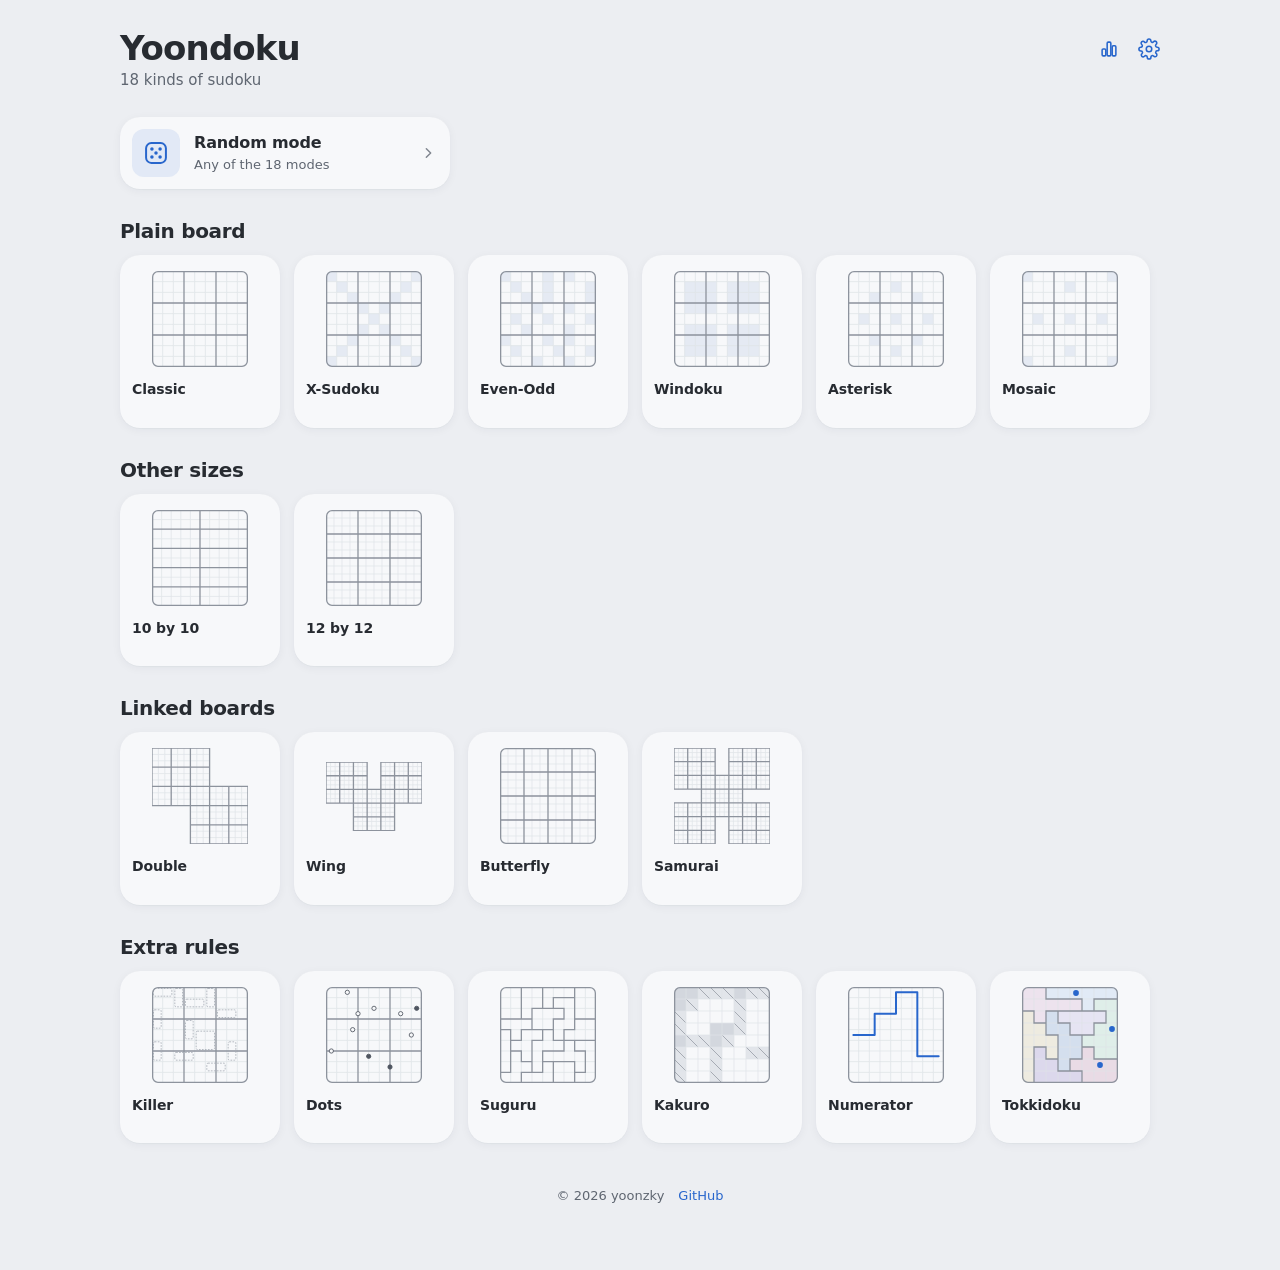
==== commit 18b83a98: "polish small details across the site" ====
--- a/index.html
+++ b/index.html
@@ -5,7 +5,14 @@
 <meta name="viewport" content="width=device-width, initial-scale=1.0, viewport-fit=cover">
 <meta name="theme-color" content="#eceef2" id="metaTheme">
 <title>Yoondoku</title>
+<meta name="author" content="yoonzky">
 <meta name="description" content="Yoondoku: sudoku in the browser, eighteen modes, four levels, pencil marks and statistics. No accounts, no ads.">
+<meta property="og:type" content="website">
+<meta property="og:title" content="Yoondoku">
+<meta property="og:description" content="Eighteen kinds of sudoku in the browser: four levels, pencil marks and statistics. No accounts, no ads.">
+<meta property="og:url" content="https://yoonzky.github.io/yoondoku/">
+<meta property="og:image" content="https://yoonzky.github.io/yoondoku/icons/icon-512.png">
+<meta name="twitter:card" content="summary">
 <link rel="manifest" href="manifest.webmanifest">
 <link rel="icon" href="icons/icon.svg" type="image/svg+xml">
 <link rel="stylesheet" href="css/tokens.css">
@@ -21,8 +28,7 @@
     <header class="home-head">
       <div class="ttl"><h1 id="homeTitle">Yoondoku</h1><p class="tagline" data-i18n="tagline">18 видов судоку</p></div>
       <div class="tb">
-        <button type="button" class="ibtn" id="rndBtn" data-i18n-aria="random" aria-label="Случайная партия"><svg class="icon" viewBox="0 0 24 24" aria-hidden="true"><rect x="4" y="4" width="16" height="16" rx="4"/><path d="M9 9h.01M15 15h.01M15 9h.01M9 15h.01M12 12h.01"/></svg></button>
-        <button type="button" class="ibtn" id="statsBtn" data-i18n-aria="stats" aria-label="Статистика"><svg class="icon" viewBox="0 0 24 24" aria-hidden="true"><path d="M6 19v-7M12 19V6M18 19v-10"/></svg></button>
+        <button type="button" class="ibtn" id="statsBtn" data-i18n-aria="stats" aria-label="Статистика"><svg class="icon" viewBox="0 0 24 24" aria-hidden="true"><rect x="4.5" y="12" width="4" height="7.5" rx="1.2"/><rect x="10" y="4.5" width="4" height="15" rx="1.2"/><rect x="15.5" y="8.5" width="4" height="11" rx="1.2"/></svg></button>
         <button type="button" class="ibtn" id="setBtn" data-i18n-aria="settings" aria-label="Настройки"><svg class="icon" viewBox="0 0 24 24" aria-hidden="true"><circle cx="12" cy="12" r="3"/><path d="M19.4 15a1.6 1.6 0 0 0 .3 1.8l.1.1a2 2 0 1 1-2.8 2.8l-.1-.1a1.6 1.6 0 0 0-1.8-.3 1.6 1.6 0 0 0-1 1.5V21a2 2 0 1 1-4 0v-.1a1.6 1.6 0 0 0-1-1.5 1.6 1.6 0 0 0-1.8.3l-.1.1a2 2 0 1 1-2.8-2.8l.1-.1a1.6 1.6 0 0 0 .3-1.8 1.6 1.6 0 0 0-1.5-1H3a2 2 0 1 1 0-4h.1a1.6 1.6 0 0 0 1.5-1 1.6 1.6 0 0 0-.3-1.8l-.1-.1a2 2 0 1 1 2.8-2.8l.1.1a1.6 1.6 0 0 0 1.8.3H9a1.6 1.6 0 0 0 1-1.5V3a2 2 0 1 1 4 0v.1a1.6 1.6 0 0 0 1 1.5 1.6 1.6 0 0 0 1.8-.3l.1-.1a2 2 0 1 1 2.8 2.8l-.1.1a1.6 1.6 0 0 0-.3 1.8V9a1.6 1.6 0 0 0 1.5 1H21a2 2 0 1 1 0 4h-.1a1.6 1.6 0 0 0-1.5 1Z"/></svg></button>
       </div>
     </header>
@@ -30,19 +36,22 @@
       <div class="shelf-head"><h2 data-i18n="continue">Продолжить</h2><button type="button" class="link" id="editBtn">Изменить</button></div>
       <div class="shelf" id="contShelf"></div>
     </section>
+    <button type="button" class="rnd-card" id="rndBtn"><span class="dice"><svg viewBox="0 0 24 24" aria-hidden="true"><rect x="3.5" y="3.5" width="17" height="17" rx="4.5"/><circle cx="8.5" cy="8.5" r="1.5"/><circle cx="15.5" cy="8.5" r="1.5"/><circle cx="12" cy="12" r="1.5"/><circle cx="8.5" cy="15.5" r="1.5"/><circle cx="15.5" cy="15.5" r="1.5"/></svg></span><span class="info"><b data-i18n="m_random">Случайный режим</b><small id="rndSub"></small></span><svg class="icon chev" viewBox="0 0 24 24" aria-hidden="true"><path d="m9.5 5.5 6.5 6.5-6.5 6.5"/></svg></button>
     <div id="shelves"></div>
+    <footer class="site-foot"><span>&copy; 2026 yoonzky</span><a href="https://github.com/yoonzky/yoondoku" target="_blank" rel="noopener">GitHub</a></footer>
   </div>
 </div>
 
 <div id="game" class="screen game hidden">
   <div class="gbar">
     <button type="button" class="ibtn" id="backBtn" data-i18n-aria="back" aria-label="Режимы"><svg class="icon" viewBox="0 0 24 24" aria-hidden="true"><path d="m15 18-6-6 6-6"/></svg></button>
-    <div class="gt"><h1 id="gMode" class="gm">Yoondoku</h1><div class="sub"><small id="gDiff"></small><span class="mist" id="gMist" role="img"></span></div></div>
+    <div class="gt"><h1 id="gMode" class="gm">Yoondoku</h1><div class="sub"><small id="gDiff"></small><span class="mist num" id="gMist" role="img"></span></div></div>
     <span class="div"></span>
     <span class="timer num" id="gTime">0:00</span>
-    <button type="button" class="ibtn hidden" id="zoomBtn" data-i18n-aria="zoom" aria-label="Масштаб поля"></button>
-    <button type="button" class="ibtn" id="pauseBtn" aria-label="Пауза"></button>
-    <button type="button" class="ibtn" id="moreBtn" data-i18n-aria="more" aria-label="Ещё" aria-haspopup="menu"><svg class="icon" viewBox="0 0 24 24" aria-hidden="true"><circle cx="6" cy="12" r=".6"/><circle cx="12" cy="12" r=".6"/><circle cx="18" cy="12" r=".6"/></svg></button>
+    <div class="gr">
+      <button type="button" class="ibtn" id="pauseBtn" aria-label="Пауза"></button>
+      <button type="button" class="ibtn" id="moreBtn" data-i18n-aria="more" aria-label="Ещё" aria-haspopup="menu"><svg class="icon" viewBox="0 0 24 24" aria-hidden="true"><circle cx="6" cy="12" r="1.1"/><circle cx="12" cy="12" r="1.1"/><circle cx="18" cy="12" r="1.1"/></svg></button>
+    </div>
   </div>
   <div class="gstage">
     <div class="bwrap" id="bwrap">
@@ -51,6 +60,7 @@
     </div>
     <aside class="pad hidden" id="pad"></aside>
     <div class="minimap hidden" id="mini" aria-hidden="true"></div>
+    <button type="button" class="ibtn zoomfab hidden" id="zoomBtn" data-i18n-aria="zoom" aria-label="Масштаб поля"></button>
   </div>
   <div class="gen hidden" id="gen"><b data-i18n="gen">Раскладываю поле</b><div class="gbarline"><i></i></div><small data-i18n="genCancel"></small></div>
 </div>
--- a/css/tokens.css
+++ b/css/tokens.css
@@ -19,6 +19,7 @@
   --glass:rgba(247,248,250,.76); --scrim:rgba(30,36,48,.26);
   --shadow-1:0 .5px 1px rgba(25,35,55,.05),0 2px 10px rgba(25,35,55,.05);
   --shadow-2:0 1px 2px rgba(25,35,55,.06),0 14px 40px rgba(25,35,55,.12);
+  --shadow-h:0 1px 2px rgba(25,35,55,.06),0 8px 24px rgba(25,35,55,.1);
   --key-shadow:0 .5px 0 rgba(25,35,55,.14),0 1px 4px rgba(25,35,55,.05);
   --zone:#e5eaf3; --zone-edge:#c3cee2; --kk:#e2e5ea; --kk-block:#d3d7de;
   --cage:#a2a8b2; --dot:#4f5560;
@@ -40,6 +41,7 @@
   --glass:rgba(32,34,38,.74); --scrim:rgba(0,0,0,.5);
   --shadow-1:0 .5px 1px rgba(0,0,0,.3),0 2px 10px rgba(0,0,0,.2);
   --shadow-2:0 1px 2px rgba(0,0,0,.3),0 14px 40px rgba(0,0,0,.42);
+  --shadow-h:0 1px 2px rgba(0,0,0,.3),0 8px 24px rgba(0,0,0,.36);
   --key-shadow:0 .5px 0 rgba(0,0,0,.5),0 1px 4px rgba(0,0,0,.25);
   --zone:#222a36; --zone-edge:#34425a; --kk:#24272c; --kk-block:#17181b;
   --cage:#646a74; --dot:#b9bec7;
--- a/css/base.css
+++ b/css/base.css
@@ -103,8 +103,12 @@
 .alert b{display:block;font-size:17px;font-weight:600;padding:20px 18px 0;letter-spacing:-.01em}
 .alert p{font-size:14px;line-height:1.4;color:var(--text-2);padding:8px 18px 18px}
 .alert b+p{padding-top:6px}
+.alert b.solo{padding:22px 18px 21px;line-height:1.3}
 .alert .acts{display:flex;border-top:.5px solid var(--sep)}
-.alert .acts button{flex:1;height:46px;font-size:16px;color:var(--accent);transition:background-color .12s}
+.alert .acts button{flex:1;min-width:0;height:46px;padding:0 10px;font-size:16px;color:var(--accent);white-space:nowrap;transition:background-color .12s}
+.alert .acts.stack{flex-direction:column-reverse}
+.alert .acts.stack button{flex:none}
+.alert .acts.stack button+button{border-left:0;border-bottom:.5px solid var(--sep)}
 .alert .acts button:active{background:var(--press)}
 .alert .acts button:focus-visible{outline-offset:-2px}
 @media (hover:hover){ .alert .acts button:hover{background:var(--hover)} }
--- a/css/home.css
+++ b/css/home.css
@@ -12,7 +12,7 @@
 .shelf::-webkit-scrollbar{display:none}
 .shelf>*{scroll-snap-align:start;flex:none}
 
-.cont{position:relative;display:flex;gap:16px;align-items:center;width:330px;padding:14px;background:var(--surface);border-radius:var(--r-tile);box-shadow:var(--shadow-1);text-align:left;transition:transform .12s ease-out}
+.cont{position:relative;display:flex;gap:16px;align-items:center;width:330px;padding:14px;background:var(--surface);border-radius:var(--r-tile);box-shadow:var(--shadow-1);text-align:left;transition:transform .2s ease-out,box-shadow .2s ease-out}
 .cont:active{transform:scale(.98)}
 .cont .mini{width:96px;height:96px;flex:none;display:grid;place-items:center}
 .cont .info{display:flex;flex-direction:column;gap:3px;flex:1;min-width:0}
@@ -27,8 +27,31 @@
 @media (hover:hover){ .cont .del:hover{background:var(--text)} }
 .editing .cont:active{transform:none}
 
-.tile{width:160px;padding:12px;background:var(--surface);border-radius:var(--r-tile);box-shadow:var(--shadow-1);display:flex;flex-direction:column;align-items:stretch;gap:10px;text-align:left;transition:transform .12s ease-out}
+.tile{width:160px;padding:12px;background:var(--surface);border-radius:var(--r-tile);box-shadow:var(--shadow-1);display:flex;flex-direction:column;align-items:stretch;gap:10px;text-align:left;transition:transform .2s ease-out,box-shadow .2s ease-out}
 .tile:active{transform:scale(.97)}
+/* cards rise under the pointer */
+@media (hover:hover){
+  .tile:hover,.cont:hover,.rnd-card:hover{transform:translateY(-2px);box-shadow:var(--shadow-h)}
+  .tile:hover:active{transform:scale(.97)}
+  .cont:hover:active,.rnd-card:hover:active{transform:scale(.98)}
+  .editing .cont:hover{transform:none;box-shadow:var(--shadow-1)}
+}
+@media (prefers-reduced-motion:reduce){ .tile:hover,.cont:hover,.rnd-card:hover{transform:none} }
+
+.site-foot{display:flex;justify-content:center;gap:14px;margin-top:44px;font-size:13px;color:var(--text-2)}
+.site-foot a{color:var(--accent);text-decoration:none;transition:color .12s}
+@media (hover:hover){ .site-foot a:hover{color:var(--accent-ink)} }
+
+/* random mode, a card of its own */
+.rnd-card{display:flex;align-items:center;gap:14px;width:330px;margin-top:26px;padding:12px 14px 12px 12px;background:var(--surface);border-radius:var(--r-tile);box-shadow:var(--shadow-1);text-align:left;transition:transform .2s ease-out,box-shadow .2s ease-out}
+.rnd-card:active{transform:scale(.98)}
+.rnd-card .dice{width:48px;height:48px;flex:none;border-radius:12px;background:var(--tint);color:var(--accent);display:grid;place-items:center}
+.rnd-card .dice svg{width:28px;height:28px;fill:none;stroke:currentColor;stroke-width:1.7}
+.rnd-card .dice circle{fill:currentColor;stroke:none}
+.rnd-card .info{display:flex;flex-direction:column;gap:2px;min-width:0;flex:1}
+.rnd-card b{font-size:16px;font-weight:600;letter-spacing:-.01em}
+.rnd-card small{font-size:13px;color:var(--text-2)}
+.rnd-card .chev{width:16px;height:16px;color:var(--text-3);stroke-width:2.2}
 .tile .art{height:104px;display:grid;place-items:center}
 .tile b{font-size:14px;font-weight:600;letter-spacing:-.006em;line-height:1.25}
 .tile small{font-size:12px;color:var(--text-2);margin-top:-8px;min-height:15px}
@@ -78,6 +101,7 @@
   .shelf{margin:-12px 0;padding:12px 20px;scroll-padding:0 20px;gap:12px}
   .cont{width:min(300px,calc(100vw - 72px))}
   .tile{width:140px}
+  .rnd-card{margin:22px 20px 0;width:calc(100% - 40px)}
   .tile .art{height:92px}
   .cont .mini svg{width:100%;height:auto}
   .msheet,.msheet.rnd{grid-template-columns:1fr;gap:18px}
@@ -115,6 +139,7 @@
   .cont b{font-size:15px}
 }
 @media (pointer:coarse){
+  .site-foot a{padding:13px 6px;margin:-13px -6px}
   .shelf-head .link{padding:11px 0;margin:-11px 0}
   .pool-bar .link{padding:12px 8px}
 }
--- a/css/game.css
+++ b/css/game.css
@@ -9,11 +9,10 @@
 .gbar .sub{display:flex;align-items:center;gap:8px}
 .gbar .div{width:.5px;height:22px;background:var(--sep);margin:0 6px}
 .gbar .timer{font-size:15px;color:var(--text-2);min-width:44px;text-align:right;padding-right:2px}
-.mist{display:flex;gap:4px;padding:0 2px}
-.mist i{width:7px;height:7px;border-radius:4px;background:var(--surface-2)}
-.mist i.on{background:var(--red)}
-.mist.n{font-size:13px;color:var(--text-2)}
-.mist.n b{color:var(--red);font-weight:500}
+.gbar .gr{display:flex;align-items:center;gap:4px}
+.mist{font-size:13px;color:var(--text-2);white-space:nowrap}
+.mist b{font-weight:500}
+.mist.on b{color:var(--red)}
 
 .gstage{position:absolute;inset:0;display:flex;align-items:center;justify-content:center;gap:40px;padding:80px 32px 28px}
 .bwrap{position:relative;flex:none}
@@ -114,10 +113,13 @@
 .gen small{font-size:12.5px;color:var(--text-2)}
 
 /* narrow or upright: board on top, tray at the bottom under the thumb */
-body.col .gbar{position:relative;left:auto;top:auto;transform:none;margin:calc(10px + env(safe-area-inset-top)) 10px 0;justify-content:space-between}
-body.col .gbar .gt{flex:1;flex-direction:column;align-items:center;gap:1px;line-height:1.15}
+/* title in the middle of the capsule whatever the buttons on either side */
+body.col .gbar{position:relative;left:auto;top:auto;transform:none;margin:calc(10px + env(safe-area-inset-top)) 10px 0;display:grid;grid-template-columns:minmax(44px,1fr) minmax(0,auto) minmax(max-content,1fr)}
+body.col .gbar #backBtn{justify-self:start}
+body.col .gbar .gr{justify-self:end}
+body.col .gbar .gt{min-width:0;overflow:hidden;flex-direction:column;align-items:center;gap:1px;line-height:1.15}
 body.col .gbar .gt .gm{max-width:100%}
-body.col .gbar .sub small{font-size:12px}
+body.col .gbar .sub small,body.col .gbar .mist{font-size:12px}
 body.col .gbar .sub .timer{font-size:12px;min-width:0;padding:0;order:2}
 body.col .gbar .div{display:none}
 body.col .gbar{height:52px}
@@ -127,6 +129,7 @@
 body.col .bwrap.zoom{display:block;overflow:auto;scrollbar-width:none;overscroll-behavior:contain}
 .bwrap.zoom::-webkit-scrollbar{display:none}
 .bwrap.zoom .board{margin:12px;touch-action:pan-x pan-y}
+.zoomfab{position:absolute;right:12px;z-index:4;background:var(--glass);-webkit-backdrop-filter:blur(16px);backdrop-filter:blur(16px);box-shadow:var(--shadow-1)}
 .minimap{position:absolute;left:12px;z-index:4;border-radius:10px;padding:5px;background:var(--glass);-webkit-backdrop-filter:blur(16px);backdrop-filter:blur(16px);box-shadow:var(--shadow-1);cursor:pointer}
 .minimap svg{width:100%;height:100%}
 .minimap rect{fill:var(--surface);stroke:var(--rule);stroke-width:.35}
@@ -136,6 +139,8 @@
 body.col .modes button{height:44px;flex-direction:row;gap:8px;font-size:13px}
 body.col .keys{grid-template-columns:repeat(var(--kc),1fr);gap:5px}
 @media (max-width:360px){ body.col .pad{padding-left:6px;padding-right:6px} body.col .keys{gap:3px} }
+@media (max-width:380px){ body.col .gbar .sub{gap:6px} body.col .gbar .sub small,body.col .gbar .mist,body.col .gbar .sub .timer{font-size:11px} }
+@media (max-width:340px){ body.col .gbar #gDiff{display:none} }
 body.col .key{height:56px;font-size:26px;border-radius:9px}
 body.col .keys.two .key{height:48px;font-size:22px}
 body.col .key small{margin-top:4px;font-size:10px}
@@ -160,7 +165,7 @@
   .selbox{transition:none}
 }
 @media (prefers-reduced-transparency:reduce){
-  .gbar,.pad,.gen,.cover{background:var(--raise);-webkit-backdrop-filter:none;backdrop-filter:none}
+  .gbar,.pad,.gen,.cover,.zoomfab{background:var(--raise);-webkit-backdrop-filter:none;backdrop-filter:none}
 }
 @keyframes wave{40%{background-color:var(--tint)}}
 
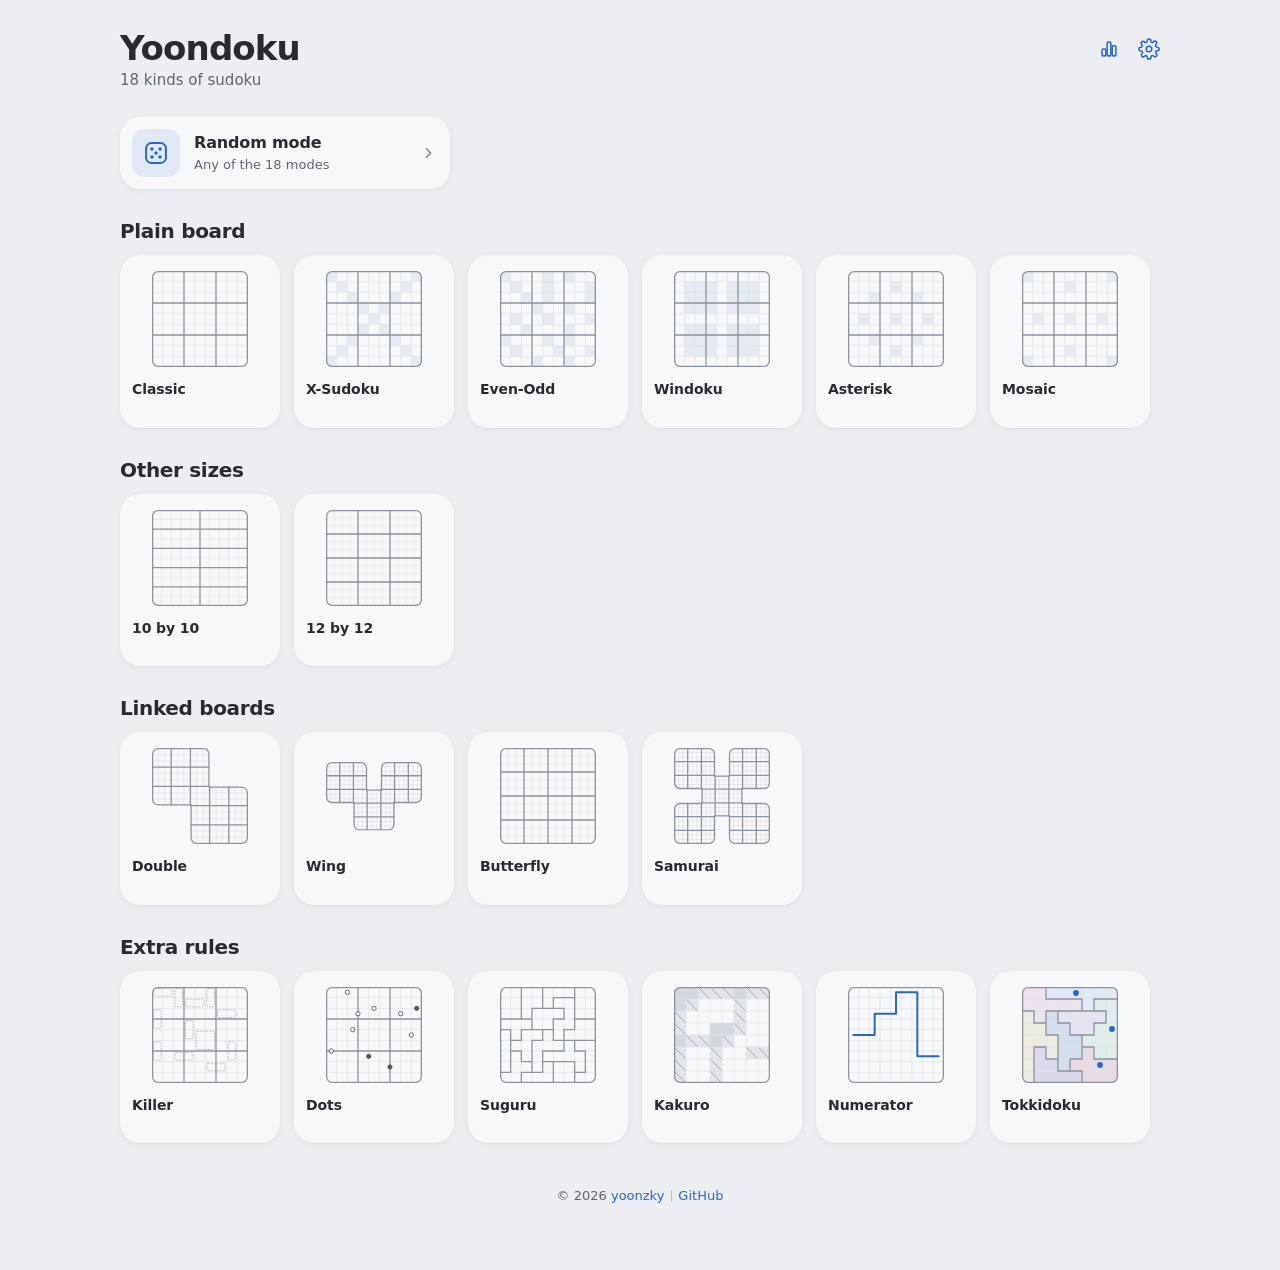
==== commit 55afc9f7: "link the name to the links page" ====
--- a/index.html
+++ b/index.html
@@ -1,4 +1,5 @@
 <!DOCTYPE html>
+<!-- Yoondoku. Copyright (C) 2026 yoonzky. AGPL-3.0, source: https://github.com/yoonzky/yoondoku -->
 <html lang="ru">
 <head>
 <meta charset="UTF-8">
@@ -38,7 +39,7 @@
     </section>
     <button type="button" class="rnd-card" id="rndBtn"><span class="dice"><svg viewBox="0 0 24 24" aria-hidden="true"><rect x="3.5" y="3.5" width="17" height="17" rx="4.5"/><circle cx="8.5" cy="8.5" r="1.5"/><circle cx="15.5" cy="8.5" r="1.5"/><circle cx="12" cy="12" r="1.5"/><circle cx="8.5" cy="15.5" r="1.5"/><circle cx="15.5" cy="15.5" r="1.5"/></svg></span><span class="info"><b data-i18n="m_random">Случайный режим</b><small id="rndSub"></small></span><svg class="icon chev" viewBox="0 0 24 24" aria-hidden="true"><path d="m9.5 5.5 6.5 6.5-6.5 6.5"/></svg></button>
     <div id="shelves"></div>
-    <footer class="site-foot"><span>&copy; 2026 yoonzky</span><a href="https://github.com/yoonzky/yoondoku" target="_blank" rel="noopener">GitHub</a></footer>
+    <footer class="site-foot"><span>&copy; 2026 <a href="https://yoonzky.github.io/links/" target="_blank" rel="noopener">yoonzky</a></span><a href="https://github.com/yoonzky/yoondoku" target="_blank" rel="noopener">GitHub</a></footer>
   </div>
 </div>
 
--- a/css/tokens.css
+++ b/css/tokens.css
@@ -1,3 +1,4 @@
+/* Copyright (C) 2026 yoonzky. AGPL-3.0, see LICENSE */
 /* system faces: SF on a Mac and iPhone, Segoe UI on Windows */
 :root{
   --font:'Segoe UI Variable Text',system-ui,'Segoe UI',sans-serif;
--- a/css/base.css
+++ b/css/base.css
@@ -1,3 +1,4 @@
+/* Copyright (C) 2026 yoonzky. AGPL-3.0, see LICENSE */
 *{box-sizing:border-box;margin:0;padding:0}
 html{-webkit-text-size-adjust:100%;text-size-adjust:100%}
 html,body{height:100%}
@@ -27,7 +28,7 @@
 .btn{height:46px;padding:0 22px;border-radius:12px;background:var(--accent);color:var(--on-accent);font-weight:600;font-size:16px;letter-spacing:-.01em;transition:transform .1s ease-out}
 .btn:active{transform:scale(.97)}
 @media (hover:hover){ .btn:hover{background-image:linear-gradient(var(--hover),var(--hover))} }
-.btn.soft{background:var(--tint);color:var(--accent)}
+.btn.soft{background:var(--tint);color:var(--accent-ink)}
 .btn.plain{background:var(--surface-2);color:var(--text)}
 .link{color:var(--accent);font-size:15px;transition:color .12s}
 @media (hover:hover){ .link:hover{color:var(--accent-ink)} }
@@ -61,7 +62,7 @@
 .sheet .sh-x{position:absolute;top:14px;right:14px;width:30px;height:30px;border-radius:15px;background:var(--fill);display:grid;place-items:center;color:var(--text-2);z-index:2;transition:color .12s}
 .sheet .sh-x:active{background-image:linear-gradient(var(--press),var(--press))}
 @media (hover:hover){ .sheet .sh-x:hover{color:var(--text)} }
-.sheet .sh-x .icon{width:15px;height:15px;stroke-width:2.3}
+.sheet .sh-x .icon{width:16px;height:16px;stroke-width:2.2}
 .sheet .grab{display:none}
 .sheet h1{font:700 28px/1.08 var(--font-disp);letter-spacing:-.022em}
 .sheet .sh-title{font:600 17px/1.2 var(--font);letter-spacing:-.01em;text-align:center;margin:-8px 0 6px}
@@ -78,7 +79,7 @@
 .menu{position:fixed;z-index:45;min-width:220px;padding:6px;border-radius:14px;background:var(--raise);box-shadow:var(--shadow-2);transform-origin:top right}
 .menu button{display:flex;align-items:center;gap:12px;width:100%;height:42px;padding:0 12px;border-radius:8px;font-size:15px;text-align:left}
 .menu button:focus-visible{outline-offset:-2px}
-.menu button .icon{width:19px;height:19px;color:var(--text-2)}
+.menu button .icon{width:20px;height:20px;color:var(--text-2)}
 .menu button:active{background:var(--tint)}
 @media (hover:hover){ .menu button:hover{background:var(--hover)} }
 .menu .kb{margin-left:auto;font-size:12px;color:var(--text-2)}
--- a/css/home.css
+++ b/css/home.css
@@ -1,3 +1,4 @@
+/* Copyright (C) 2026 yoonzky. AGPL-3.0, see LICENSE */
 .home{max-width:1120px;margin:0 auto;padding:30px 40px 64px}
 .home-head{display:flex;align-items:flex-start;justify-content:space-between;gap:12px;min-height:44px}
 .home-head h1{font:700 34px/1.1 var(--font-disp);letter-spacing:-.026em}
@@ -22,7 +23,7 @@
 .cont .bar i{display:block;height:100%;background:var(--accent);border-radius:2px}
 .cont .t{font-size:13px;color:var(--text-2);margin-top:6px}
 .cont .del{position:absolute;top:-7px;left:-7px;width:26px;height:26px;border-radius:13px;background:var(--text-2);color:var(--surface);display:grid;place-items:center;box-shadow:var(--shadow-1)}
-.cont .del .icon{width:13px;height:13px;stroke-width:2.6}
+.cont .del .icon{width:14px;height:14px;stroke-width:2.6}
 .cont .del:active{transform:scale(.96)}
 @media (hover:hover){ .cont .del:hover{background:var(--text)} }
 .editing .cont:active{transform:none}
@@ -39,6 +40,8 @@
 @media (prefers-reduced-motion:reduce){ .tile:hover,.cont:hover,.rnd-card:hover{transform:none} }
 
 .site-foot{display:flex;justify-content:center;gap:14px;margin-top:44px;font-size:13px;color:var(--text-2)}
+.site-foot>:first-child{position:relative}
+.site-foot>:first-child::after{content:'';position:absolute;right:-7.5px;top:50%;height:12px;margin-top:-6px;border-left:1px solid var(--rule);opacity:.5}
 .site-foot a{color:var(--accent);text-decoration:none;transition:color .12s}
 @media (hover:hover){ .site-foot a:hover{color:var(--accent-ink)} }
 
@@ -53,6 +56,7 @@
 .rnd-card small{font-size:13px;color:var(--text-2)}
 .rnd-card .chev{width:16px;height:16px;color:var(--text-3);stroke-width:2.2}
 .tile .art{height:104px;display:grid;place-items:center}
+.tile .art svg{max-height:100%}
 .tile b{font-size:14px;font-weight:600;letter-spacing:-.006em;line-height:1.25}
 .tile small{font-size:12px;color:var(--text-2);margin-top:-8px;min-height:15px}
 
@@ -83,13 +87,14 @@
 .pool{display:grid;grid-template-columns:repeat(3,minmax(0,1fr));gap:6px;margin-top:10px}
 .pool button{display:flex;flex-direction:column;align-items:center;gap:5px;padding:9px 4px 8px;border-radius:12px;background:var(--surface);font-size:11.5px;color:var(--text-2);position:relative;transition:background-color .15s,color .15s}
 .pool button svg{opacity:.45;transition:opacity .15s}
+.pool button>svg{height:40px}
 .pool button.on{background:var(--tint);color:var(--text)}
 .pool button:active{background-image:linear-gradient(var(--press),var(--press))}
 @media (hover:hover){ .pool button:hover{background-image:linear-gradient(var(--hover),var(--hover))} }
 .pool button.on svg{opacity:1}
 .pool button .ck{position:absolute;top:6px;right:6px;width:16px;height:16px;border-radius:8px;display:grid;place-items:center;color:var(--accent);opacity:0}
 .pool button.on .ck{opacity:1}
-.pool button .ck .icon{width:13px;height:13px;stroke-width:2.6}
+.pool button .ck .icon{width:12px;height:12px;stroke-width:2.8}
 .pool-bar{display:flex;align-items:center;justify-content:space-between;font-size:13px;color:var(--text-2);min-height:28px}
 .pool-bar div{display:flex;gap:16px}
 
--- a/css/game.css
+++ b/css/game.css
@@ -1,3 +1,4 @@
+/* Copyright (C) 2026 yoonzky. AGPL-3.0, see LICENSE */
 .game{height:100dvh;overflow:hidden;position:relative}
 
 /* the bar floats over the board area as a capsule */
@@ -18,7 +19,7 @@
 .bwrap{position:relative;flex:none}
 
 /* board: fills underneath, cells for content and hits, rules on top */
-.board{position:relative;flex:none;width:calc(var(--cs)*var(--w));height:calc(var(--cs)*var(--h));touch-action:none;-webkit-user-select:none;user-select:none;outline:none}
+.board{position:relative;flex:none;width:calc(var(--cs)*var(--w));height:calc(var(--cs)*var(--h));touch-action:none;-webkit-user-select:none;user-select:none;outline:none;transform:translateZ(0)}
 .board.full{border-radius:var(--br);overflow:hidden}
 .board.full::after{content:'';position:absolute;inset:0;border-radius:inherit;box-shadow:inset 0 0 0 var(--kw) var(--rule);pointer-events:none;z-index:4}
 .board .under,.board .over{position:absolute;inset:0;width:100%;height:100%;pointer-events:none;overflow:visible}
@@ -79,14 +80,15 @@
   font:400 28px/1 var(--font-disp);letter-spacing:-.01em;transition:transform .08s ease-out,background-color .12s}
 .key small{font:500 11px/1 var(--font);color:var(--text-2);margin-top:5px;min-height:11px}
 .key.d2{font-size:24px;letter-spacing:-.04em}
-.key:active{transform:scale(.96)}
+.key:active{background-image:linear-gradient(var(--press),var(--press))}
+@media (hover:hover){ .key:active{transform:scale(.96)} }
 @media (hover:hover){ .key:hover:not(.done){background-image:linear-gradient(var(--hover),var(--hover))} }
 .key.done{color:var(--text-3);box-shadow:none;background:transparent}
 .key.hl{background:var(--tint-2);color:var(--accent-ink);box-shadow:none}
 .key.blank{visibility:hidden}
 .mode-note .key,.mode-mid .key{font-size:21px;color:var(--text-2)}
 .tools{display:flex;justify-content:space-around}
-.tool{display:flex;flex-direction:column;align-items:center;gap:4px;font-size:11px;color:var(--text-2);min-width:52px;padding:4px 0;border-radius:10px}
+.tool{display:flex;flex-direction:column;align-items:center;gap:4px;font-size:11px;color:var(--text-2);min-width:56px;padding:4px 0;border-radius:10px}
 .tool .icon{color:var(--text)}
 .tool:disabled{opacity:.4}
 .tool{transition:background-color .12s}
@@ -134,6 +136,8 @@
 .minimap svg{width:100%;height:100%}
 .minimap rect{fill:var(--surface);stroke:var(--rule);stroke-width:.35}
 .minimap rect.view{fill:var(--tint-2);stroke:var(--accent);stroke-width:.5}
+/* ios redraws the blur under every change inside it and flickers */
+body.col .gbar,body.col .pad{background:var(--surface);-webkit-backdrop-filter:none;backdrop-filter:none}
 body.col .pad{width:100%;max-width:640px;border-radius:26px 26px 0 0;padding:12px 10px calc(12px + env(safe-area-inset-bottom));gap:12px;box-shadow:0 -.5px 0 var(--sep)}
 body.col .modes{padding:0 4px}
 body.col .modes button{height:44px;flex-direction:row;gap:8px;font-size:13px}
@@ -172,13 +176,14 @@
 /* pad at the cell */
 .picker{position:fixed;z-index:30;padding:8px;border-radius:16px;background:var(--glass);-webkit-backdrop-filter:blur(24px) saturate(150%);backdrop-filter:blur(24px) saturate(150%);box-shadow:var(--shadow-2);display:flex;flex-direction:column;gap:7px;transform-origin:left center}
 .picker .seg button{min-height:28px;padding:0;color:var(--fill-ink);display:grid;place-items:center}
-.picker .seg button svg{width:17px;height:17px}
+.picker .seg button svg{width:16px;height:16px}
 .picker .seg button.on{color:var(--accent-ink)}
 .pk-keys{display:grid;grid-template-columns:repeat(var(--pc),40px);gap:4px}
 .pk-keys .k{height:40px;border-radius:9px;background:var(--raise);box-shadow:var(--key-shadow);font:400 20px/1 var(--font-disp);display:grid;place-items:center}
 .pk-keys .k.d2{font-size:16px;letter-spacing:-.03em}
 .pk-keys .k{transition:transform .08s ease-out}
-.pk-keys .k:active{transform:scale(.96)}
+.pk-keys .k:active{background-image:linear-gradient(var(--press),var(--press))}
+@media (hover:hover){ .pk-keys .k:active{transform:scale(.96)} }
 @media (hover:hover){ .pk-keys .k:hover{background-image:linear-gradient(var(--hover),var(--hover))} }
 .pk-keys .k.er{background:transparent;box-shadow:none;color:var(--text-2)}
 .pk-keys .k.er .icon{width:20px;height:20px}
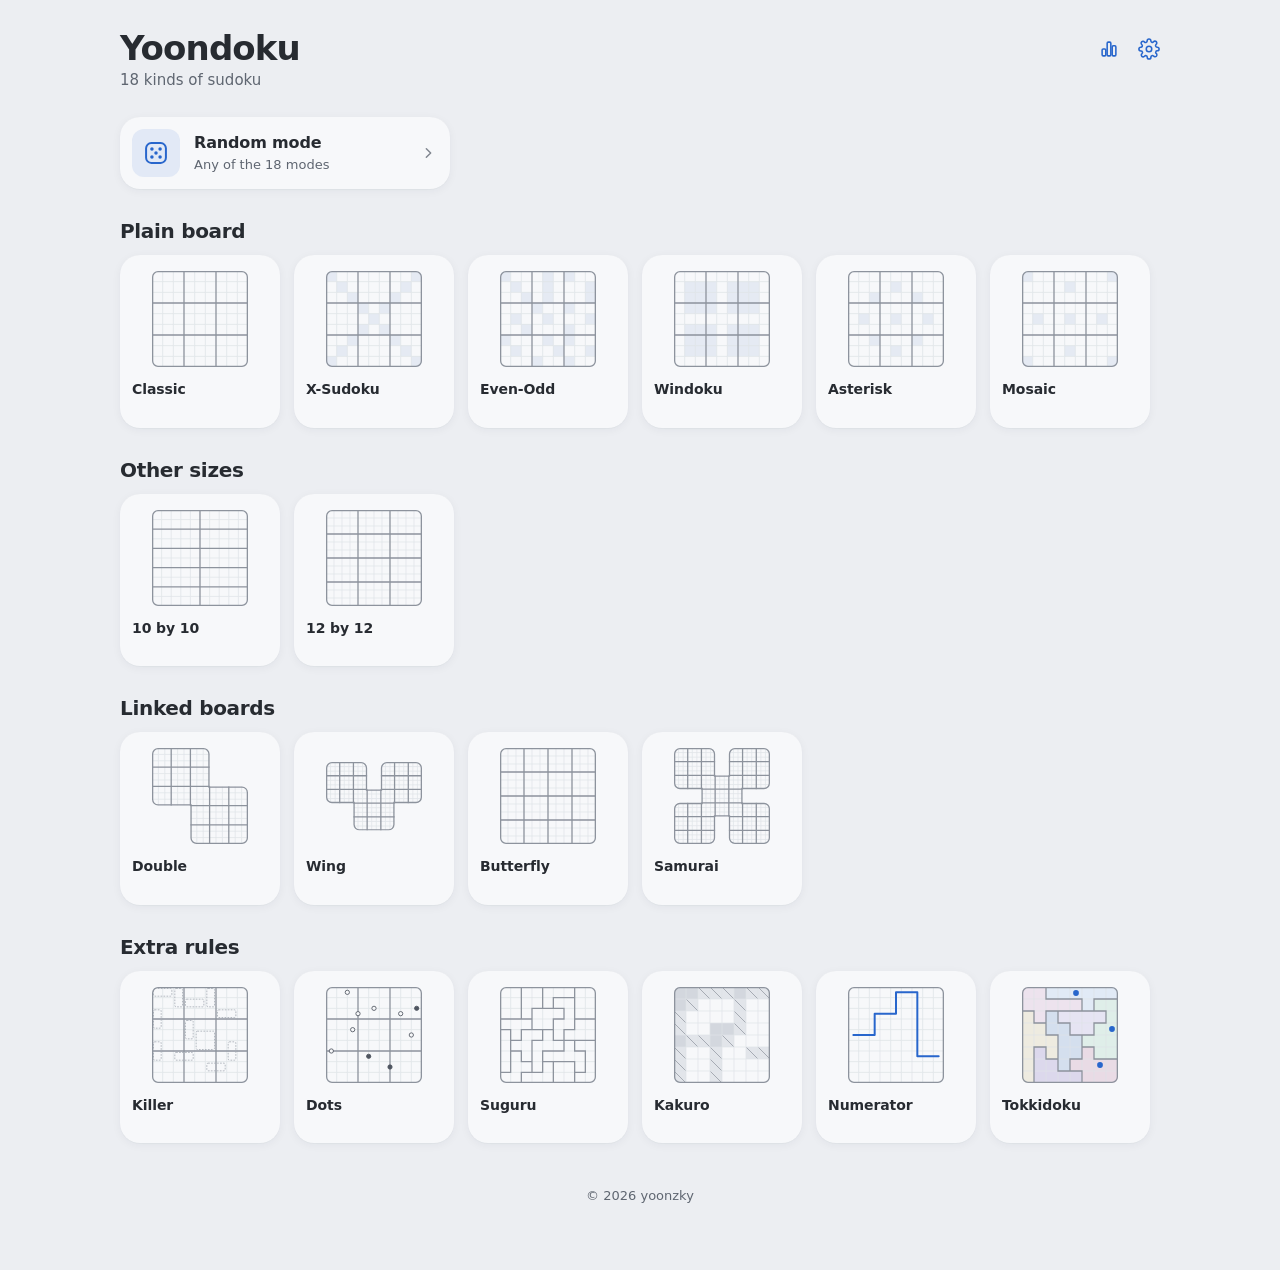
==== commit d05a06d9: "move the source link to settings, footer links to the links page" ====
--- a/index.html
+++ b/index.html
@@ -39,7 +39,7 @@
     </section>
     <button type="button" class="rnd-card" id="rndBtn"><span class="dice"><svg viewBox="0 0 24 24" aria-hidden="true"><rect x="3.5" y="3.5" width="17" height="17" rx="4.5"/><circle cx="8.5" cy="8.5" r="1.5"/><circle cx="15.5" cy="8.5" r="1.5"/><circle cx="12" cy="12" r="1.5"/><circle cx="8.5" cy="15.5" r="1.5"/><circle cx="15.5" cy="15.5" r="1.5"/></svg></span><span class="info"><b data-i18n="m_random">Случайный режим</b><small id="rndSub"></small></span><svg class="icon chev" viewBox="0 0 24 24" aria-hidden="true"><path d="m9.5 5.5 6.5 6.5-6.5 6.5"/></svg></button>
     <div id="shelves"></div>
-    <footer class="site-foot"><span>&copy; 2026 <a href="https://yoonzky.github.io/links/" target="_blank" rel="noopener">yoonzky</a></span><a href="https://github.com/yoonzky/yoondoku" target="_blank" rel="noopener">GitHub</a></footer>
+    <footer class="site-foot"><a href="https://yoonzky.github.io/links/" target="_blank" rel="noopener">&copy; 2026 yoonzky</a></footer>
   </div>
 </div>
 
--- a/css/base.css
+++ b/css/base.css
@@ -51,6 +51,10 @@
 .li .tx{display:flex;flex-direction:column;gap:2px;min-width:0}
 .li .tx small{font-size:13px;color:var(--text-2);line-height:1.35}
 .lcap{font-size:13px;color:var(--text-2);margin:22px 16px 7px}
+a.li{color:inherit;text-decoration:none;border-radius:12px;transition:background-color .12s}
+a.li:active{background:var(--press)}
+@media (hover:hover){ a.li:hover{background:var(--hover)} }
+.li .chev{width:14px;height:14px;color:var(--text-3);stroke-width:2.4;margin-left:-4px}
 
 /* sheets: a centred card on a wide screen, a bottom sheet on a phone */
 .scrim{position:fixed;inset:0;background:var(--scrim);opacity:0;z-index:40}
--- a/css/home.css
+++ b/css/home.css
@@ -40,10 +40,8 @@
 @media (prefers-reduced-motion:reduce){ .tile:hover,.cont:hover,.rnd-card:hover{transform:none} }
 
 .site-foot{display:flex;justify-content:center;gap:14px;margin-top:44px;font-size:13px;color:var(--text-2)}
-.site-foot>:first-child{position:relative}
-.site-foot>:first-child::after{content:'';position:absolute;right:-7.5px;top:50%;height:12px;margin-top:-6px;border-left:1px solid var(--rule);opacity:.5}
-.site-foot a{color:var(--accent);text-decoration:none;transition:color .12s}
-@media (hover:hover){ .site-foot a:hover{color:var(--accent-ink)} }
+.site-foot a{color:var(--text-2);text-decoration:none;transition:color .12s}
+@media (hover:hover){ .site-foot a:hover{color:var(--text)} }
 
 /* random mode, a card of its own */
 .rnd-card{display:flex;align-items:center;gap:14px;width:330px;margin-top:26px;padding:12px 14px 12px 12px;background:var(--surface);border-radius:var(--r-tile);box-shadow:var(--shadow-1);text-align:left;transition:transform .2s ease-out,box-shadow .2s ease-out}
